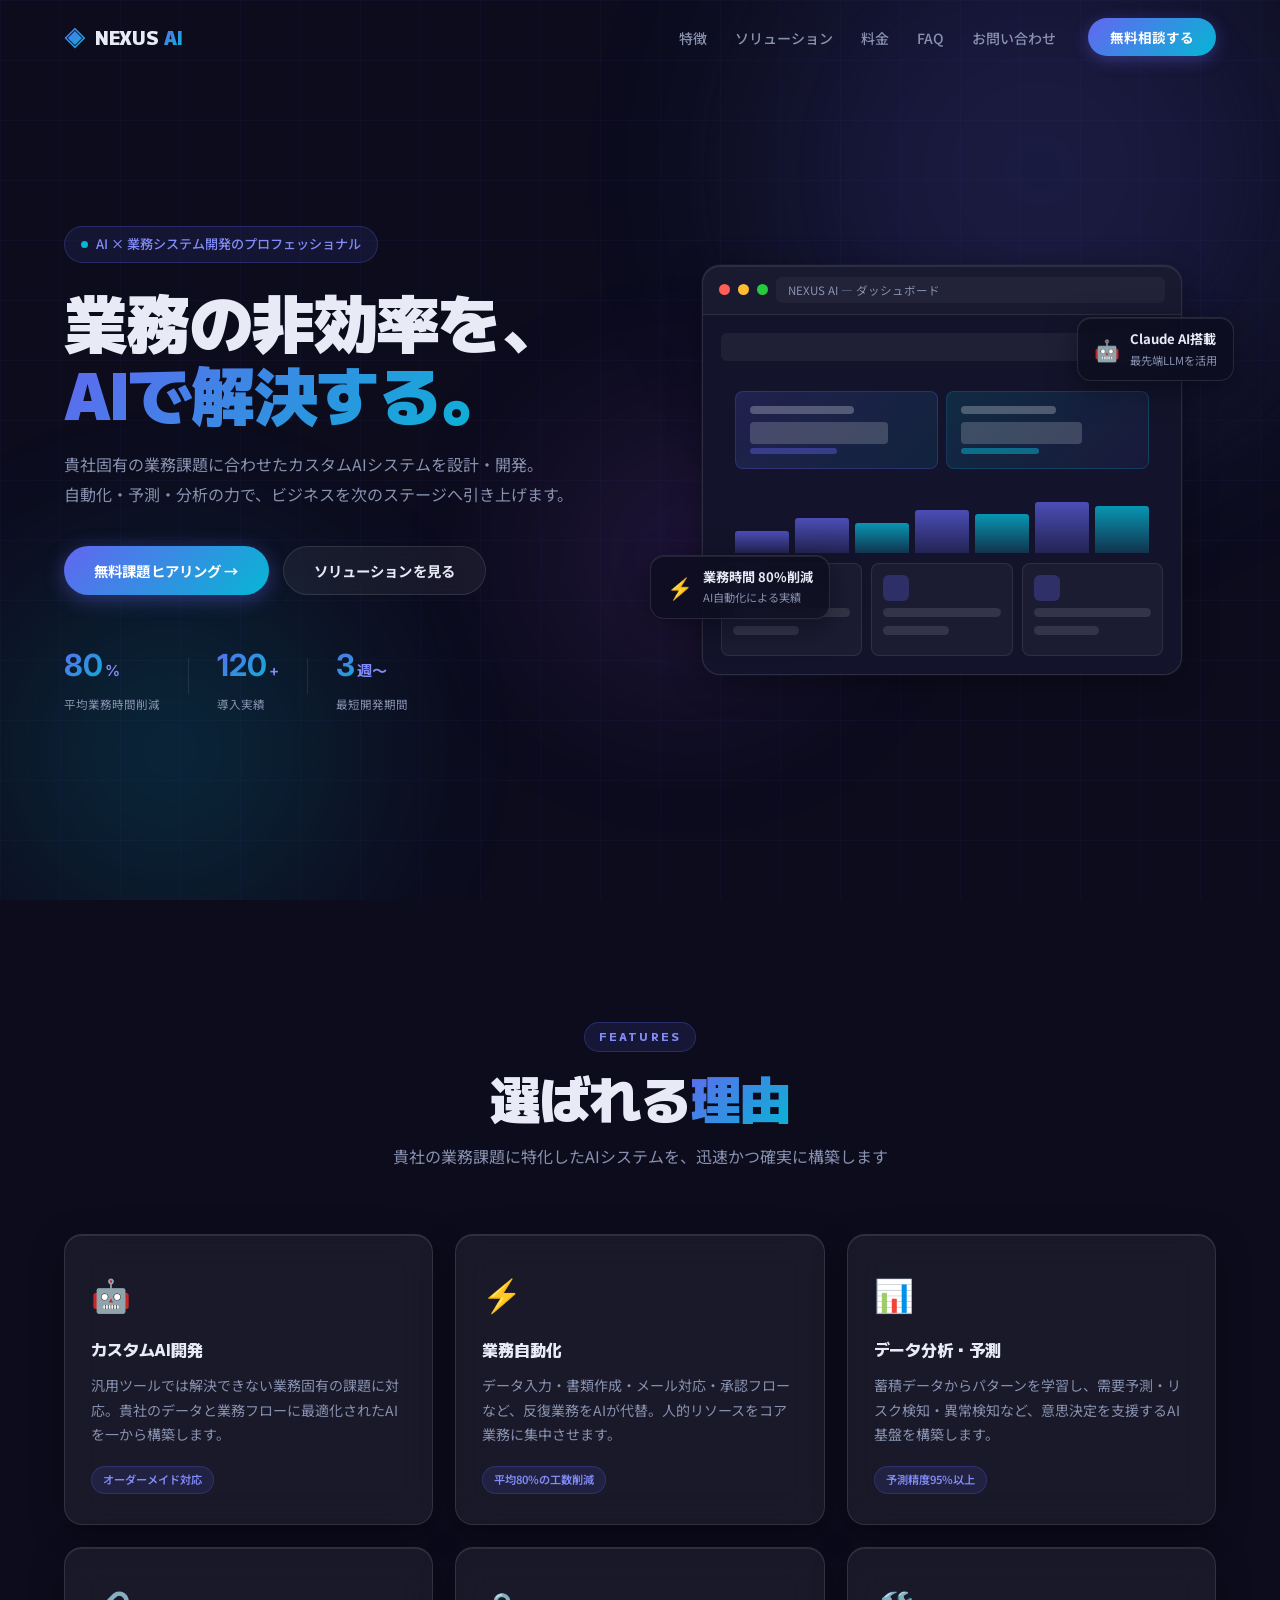
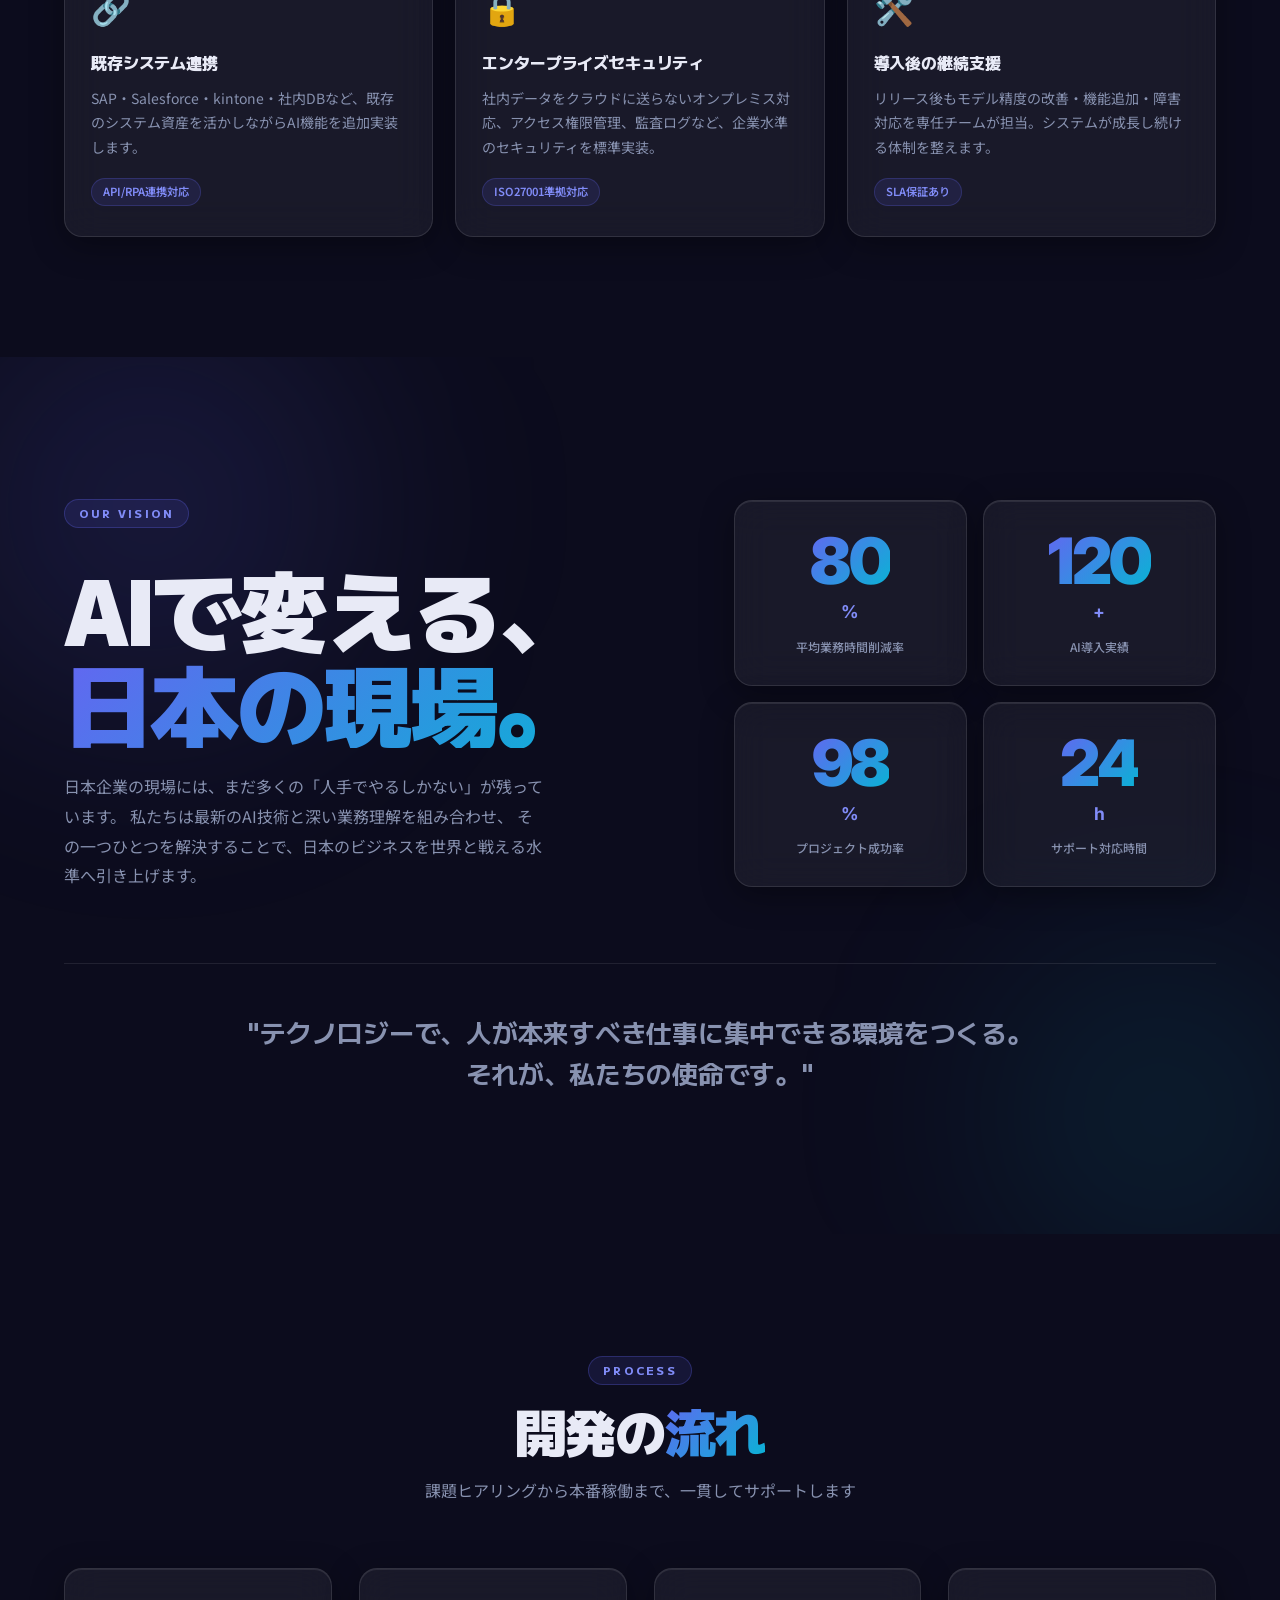
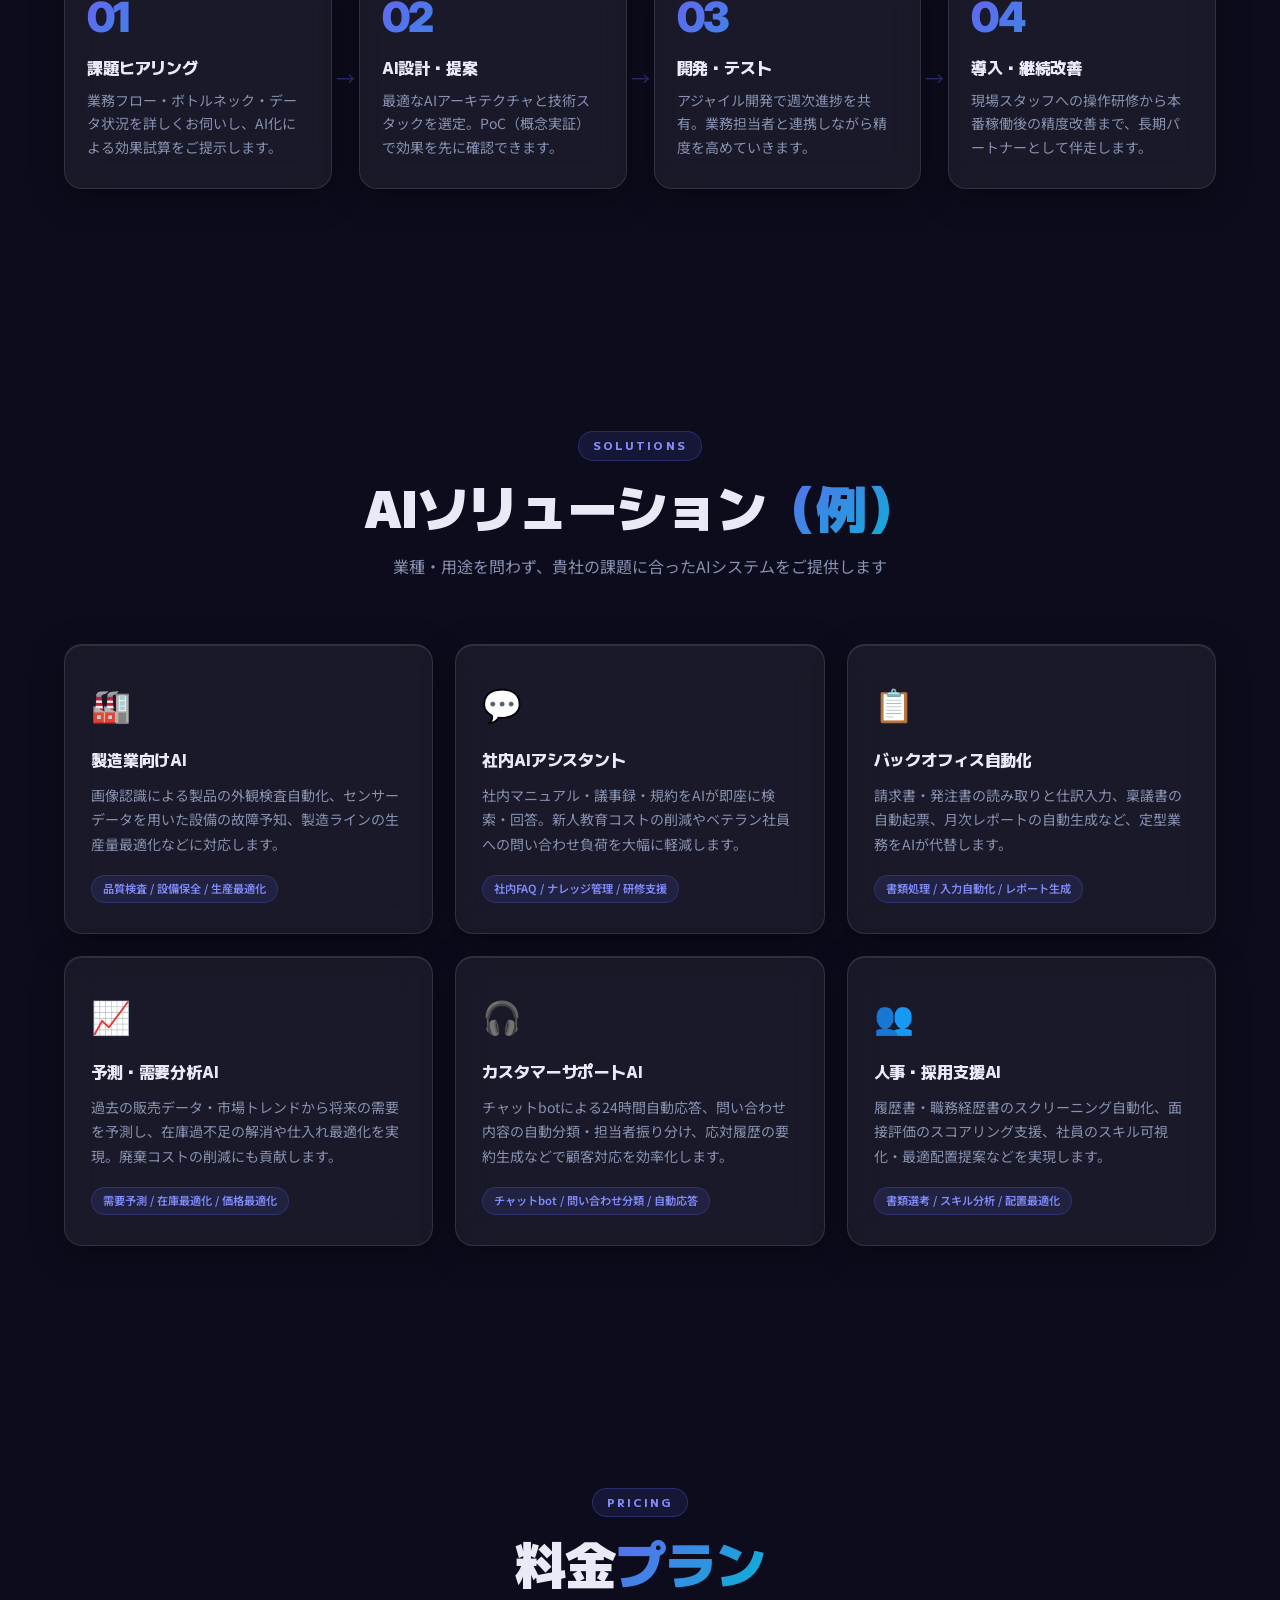
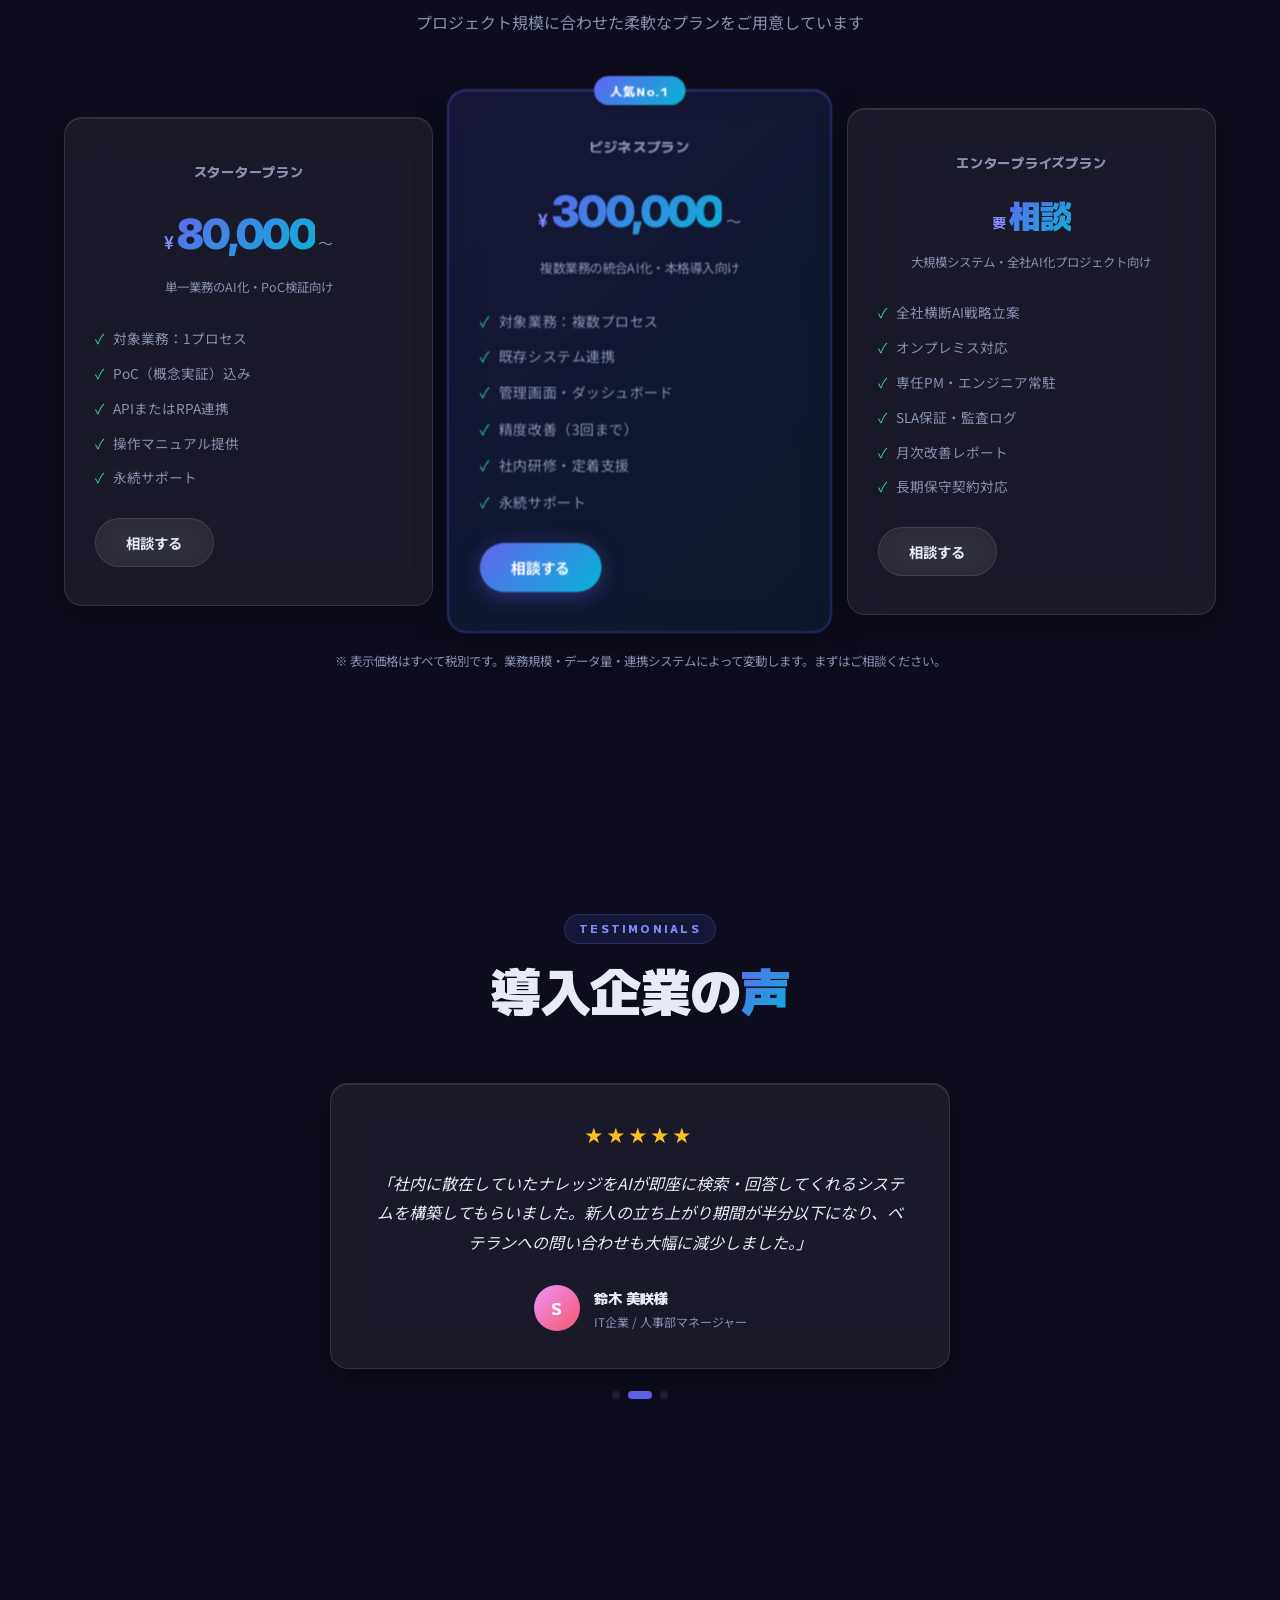
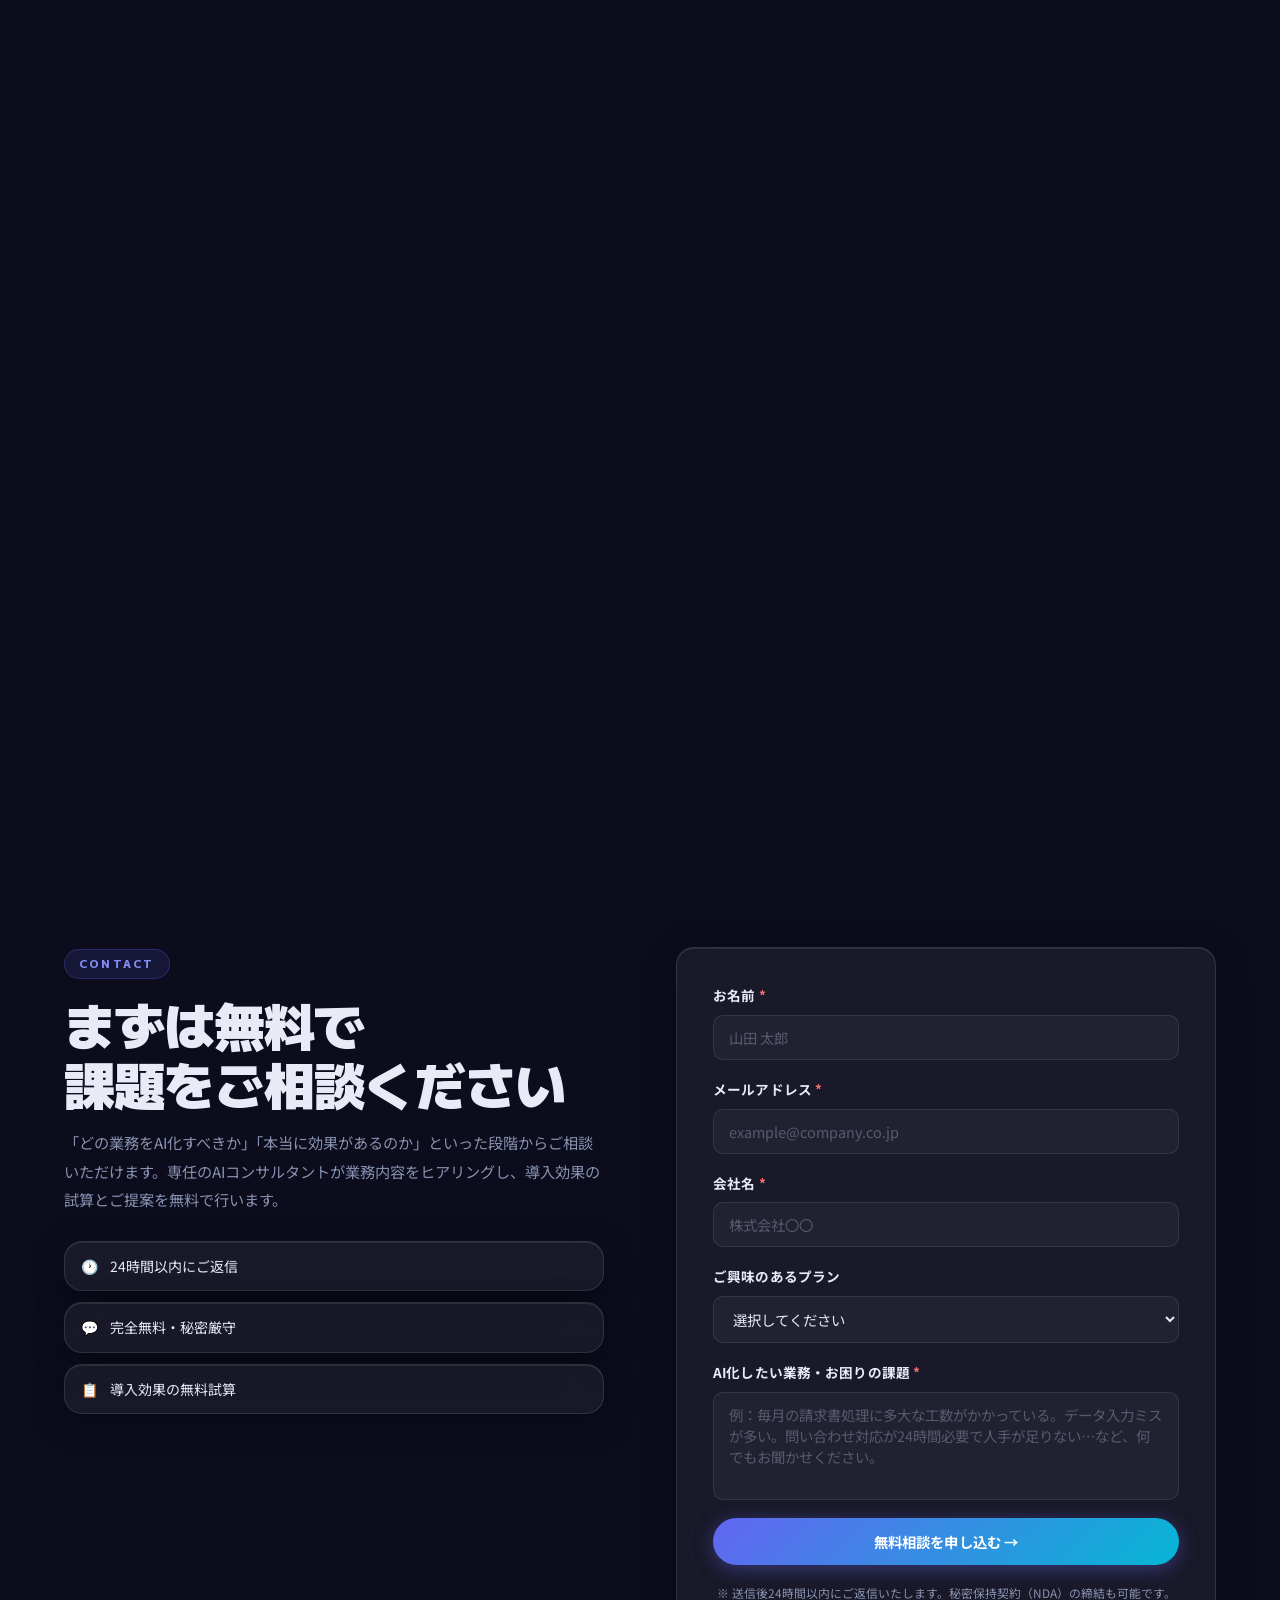
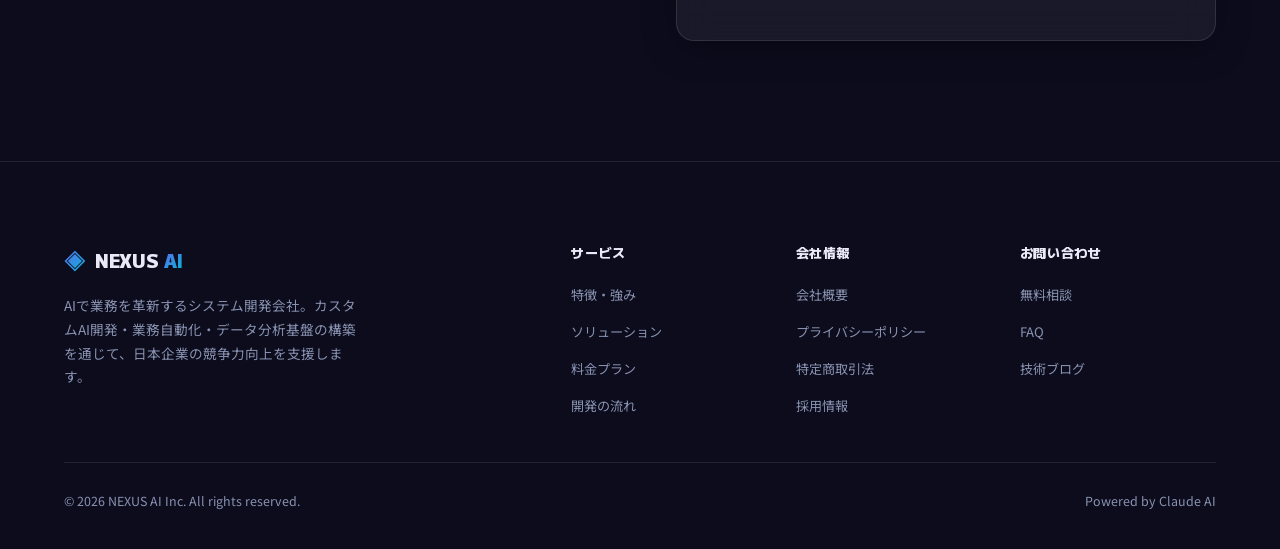
==== index.html @ 94b0ace6 "initial commit" ====
<!DOCTYPE html>
<html lang="ja">
<head>
  <meta charset="UTF-8" />
  <meta name="viewport" content="width=device-width, initial-scale=1.0" />
  <title>NEXUS AI — AI業務システム開発</title>
  <link rel="stylesheet" href="style.css" />
  <link rel="preconnect" href="https://fonts.googleapis.com" />
  <link rel="preconnect" href="https://fonts.gstatic.com" crossorigin />
  <link href="https://fonts.googleapis.com/css2?family=M+PLUS+1:wght@400;700;800;900&family=Noto+Sans+JP:wght@300;400;500;700;900&family=Inter:wght@400;500;600;700&display=swap" rel="stylesheet" />
</head>
<body>

  <!-- スクロール進捗バー -->
  <div class="scroll-progress" id="scrollProgress"></div>

  <!-- ナビゲーション -->
  <header id="header">
    <nav class="nav">
      <a href="#" class="nav__logo">
        <span class="logo-icon">◈</span>
        <span class="logo-text">NEXUS <em>AI</em></span>
      </a>
      <ul class="nav__links">
        <li><a href="#features"     class="nav-link">特徴</a></li>
        <li><a href="#solutions"    class="nav-link">ソリューション</a></li>
        <li><a href="#pricing"      class="nav-link">料金</a></li>
        <li><a href="#faq"          class="nav-link">FAQ</a></li>
        <li><a href="#contact"      class="nav-link">お問い合わせ</a></li>
      </ul>
      <button class="nav__cta btn-ripple" onclick="scrollToSection('contact')">無料相談する</button>
      <button class="nav__hamburger" id="hamburger" aria-label="メニュー">
        <span></span><span></span><span></span>
      </button>
    </nav>
    <div class="nav__mobile" id="mobileMenu">
      <ul>
        <li><a href="#features">特徴</a></li>
        <li><a href="#solutions">ソリューション</a></li>
        <li><a href="#pricing">料金</a></li>
        <li><a href="#faq">FAQ</a></li>
        <li><a href="#contact">お問い合わせ</a></li>
        <li><a href="#contact" class="mobile-cta">無料相談する</a></li>
      </ul>
    </div>
  </header>

  <!-- ヒーロー -->
  <section class="hero" id="hero">
    <div class="hero__bg">
      <div class="hero__grid"></div>
      <div class="hero__orb hero__orb--1" data-parallax="0.03"></div>
      <div class="hero__orb hero__orb--2" data-parallax="0.05"></div>
      <div class="hero__orb hero__orb--3" data-parallax="0.02"></div>
    </div>

    <div class="hero__content reveal-item">
      <div class="hero__badge">
        <span class="badge-dot"></span>
        AI × 業務システム開発のプロフェッショナル
      </div>
      <h1 class="hero__title">
        業務の非効率を、<br />
        <span class="gradient-text">AIで解決する。</span>
      </h1>
      <p class="hero__desc">
        貴社固有の業務課題に合わせたカスタムAIシステムを設計・開発。<br />
        自動化・予測・分析の力で、ビジネスを次のステージへ引き上げます。
      </p>
      <div class="hero__actions">
        <button class="btn btn--primary btn-ripple" onclick="scrollToSection('contact')">無料課題ヒアリング →</button>
        <button class="btn btn--ghost  btn-ripple" onclick="scrollToSection('solutions')">ソリューションを見る</button>
      </div>
      <div class="hero__stats">
        <div class="stat">
          <div class="stat__top">
            <span class="stat__num" data-target="80">0</span>
            <span class="stat__plus">%</span>
          </div>
          <span class="stat__label">平均業務時間削減</span>
        </div>
        <div class="stat__divider"></div>
        <div class="stat">
          <div class="stat__top">
            <span class="stat__num" data-target="120">0</span>
            <span class="stat__plus">+</span>
          </div>
          <span class="stat__label">導入実績</span>
        </div>
        <div class="stat__divider"></div>
        <div class="stat">
          <div class="stat__top">
            <span class="stat__num" data-target="3">0</span>
            <span class="stat__plus">週〜</span>
          </div>
          <span class="stat__label">最短開発期間</span>
        </div>
      </div>
    </div>

    <div class="hero__visual reveal-item" style="--reveal-delay:0.2s">
      <div class="browser-mockup">
        <div class="browser-bar">
          <span class="dot dot--red"></span>
          <span class="dot dot--yellow"></span>
          <span class="dot dot--green"></span>
          <div class="browser-url">NEXUS AI — ダッシュボード</div>
        </div>
        <div class="browser-content">
          <div class="mockup-nav"></div>
          <!-- AI Dashboard mockup -->
          <div class="mockup-hero" style="display:grid;grid-template-columns:1fr 1fr;gap:8px;padding:14px;background:none">
            <div class="mockup-card" style="padding:14px;background:linear-gradient(135deg,rgba(99,102,241,0.18),rgba(6,182,212,0.1));border:1px solid rgba(99,102,241,0.25)">
              <div style="height:8px;width:60%;background:rgba(255,255,255,0.25);border-radius:4px;margin-bottom:8px"></div>
              <div style="height:22px;width:80%;background:rgba(255,255,255,0.18);border-radius:4px;margin-bottom:4px"></div>
              <div style="height:6px;width:50%;background:rgba(99,102,241,0.4);border-radius:4px"></div>
            </div>
            <div class="mockup-card" style="padding:14px;background:linear-gradient(135deg,rgba(6,182,212,0.15),rgba(99,102,241,0.08));border:1px solid rgba(6,182,212,0.2)">
              <div style="height:8px;width:55%;background:rgba(255,255,255,0.25);border-radius:4px;margin-bottom:8px"></div>
              <div style="height:22px;width:70%;background:rgba(255,255,255,0.18);border-radius:4px;margin-bottom:4px"></div>
              <div style="height:6px;width:45%;background:rgba(6,182,212,0.5);border-radius:4px"></div>
            </div>
          </div>
          <div style="padding:0 14px 10px;display:flex;gap:6px;align-items:flex-end;height:64px">
            <div style="flex:1;background:linear-gradient(180deg,rgba(99,102,241,0.7),rgba(99,102,241,0.2));border-radius:3px 3px 0 0;height:40%"></div>
            <div style="flex:1;background:linear-gradient(180deg,rgba(99,102,241,0.7),rgba(99,102,241,0.2));border-radius:3px 3px 0 0;height:65%"></div>
            <div style="flex:1;background:linear-gradient(180deg,rgba(6,182,212,0.8),rgba(6,182,212,0.2));border-radius:3px 3px 0 0;height:55%"></div>
            <div style="flex:1;background:linear-gradient(180deg,rgba(99,102,241,0.7),rgba(99,102,241,0.2));border-radius:3px 3px 0 0;height:80%"></div>
            <div style="flex:1;background:linear-gradient(180deg,rgba(6,182,212,0.8),rgba(6,182,212,0.2));border-radius:3px 3px 0 0;height:72%"></div>
            <div style="flex:1;background:linear-gradient(180deg,rgba(99,102,241,0.7),rgba(99,102,241,0.2));border-radius:3px 3px 0 0;height:95%"></div>
            <div style="flex:1;background:linear-gradient(180deg,rgba(6,182,212,0.8),rgba(6,182,212,0.2));border-radius:3px 3px 0 0;height:88%"></div>
          </div>
          <div class="mockup-cards">
            <div class="mockup-card"><div class="mockup-icon"></div><div class="mockup-line"></div><div class="mockup-line short"></div></div>
            <div class="mockup-card"><div class="mockup-icon"></div><div class="mockup-line"></div><div class="mockup-line short"></div></div>
            <div class="mockup-card"><div class="mockup-icon"></div><div class="mockup-line"></div><div class="mockup-line short"></div></div>
          </div>
        </div>
      </div>
      <div class="floating-badge floating-badge--speed">
        <span class="fb-icon">⚡</span>
        <div><div class="fb-title">業務時間 80%削減</div><div class="fb-sub">AI自動化による実績</div></div>
      </div>
      <div class="floating-badge floating-badge--ai">
        <span class="fb-icon">🤖</span>
        <div><div class="fb-title">Claude AI搭載</div><div class="fb-sub">最先端LLMを活用</div></div>
      </div>
    </div>
  </section>

  <!-- 特徴 -->
  <section class="features" id="features">
    <div class="container">
      <div class="section-header reveal-item">
        <span class="section-tag">FEATURES</span>
        <h2 class="section-title">選ばれる<em>理由</em></h2>
        <p class="section-desc">貴社の業務課題に特化したAIシステムを、迅速かつ確実に構築します</p>
      </div>
      <div class="features__grid">
        <div class="feature-card glass-card reveal-item" style="--reveal-delay:0s">
          <div class="feature-card__icon">🤖</div>
          <h3>カスタムAI開発</h3>
          <p>汎用ツールでは解決できない業務固有の課題に対応。貴社のデータと業務フローに最適化されたAIを一から構築します。</p>
          <div class="feature-card__tag">オーダーメイド対応</div>
        </div>
        <div class="feature-card glass-card reveal-item" style="--reveal-delay:0.08s">
          <div class="feature-card__icon">⚡</div>
          <h3>業務自動化</h3>
          <p>データ入力・書類作成・メール対応・承認フローなど、反復業務をAIが代替。人的リソースをコア業務に集中させます。</p>
          <div class="feature-card__tag">平均80%の工数削減</div>
        </div>
        <div class="feature-card glass-card reveal-item" style="--reveal-delay:0.16s">
          <div class="feature-card__icon">📊</div>
          <h3>データ分析・予測</h3>
          <p>蓄積データからパターンを学習し、需要予測・リスク検知・異常検知など、意思決定を支援するAI基盤を構築します。</p>
          <div class="feature-card__tag">予測精度95%以上</div>
        </div>
        <div class="feature-card glass-card reveal-item" style="--reveal-delay:0.24s">
          <div class="feature-card__icon">🔗</div>
          <h3>既存システム連携</h3>
          <p>SAP・Salesforce・kintone・社内DBなど、既存のシステム資産を活かしながらAI機能を追加実装します。</p>
          <div class="feature-card__tag">API/RPA連携対応</div>
        </div>
        <div class="feature-card glass-card reveal-item" style="--reveal-delay:0.32s">
          <div class="feature-card__icon">🔒</div>
          <h3>エンタープライズセキュリティ</h3>
          <p>社内データをクラウドに送らないオンプレミス対応、アクセス権限管理、監査ログなど、企業水準のセキュリティを標準実装。</p>
          <div class="feature-card__tag">ISO27001準拠対応</div>
        </div>
        <div class="feature-card glass-card reveal-item" style="--reveal-delay:0.4s">
          <div class="feature-card__icon">🛠️</div>
          <h3>導入後の継続支援</h3>
          <p>リリース後もモデル精度の改善・機能追加・障害対応を専任チームが担当。システムが成長し続ける体制を整えます。</p>
          <div class="feature-card__tag">SLA保証あり</div>
        </div>
      </div>
    </div>
  </section>

  <!-- ビジョン（ボールドタイポグラフィ × グラスモーフィズム） -->
  <section class="vision" id="vision">
    <div class="vision__bg">
      <div class="vision__orb vision__orb--1"></div>
      <div class="vision__orb vision__orb--2"></div>
    </div>
    <div class="container">
      <div class="vision__inner">
        <div class="vision__left reveal-item">
          <span class="section-tag">OUR VISION</span>
          <h2 class="vision__title">
            AIで変える、<br />
            <span class="vision__accent">日本の現場。</span>
          </h2>
          <p class="vision__body">
            日本企業の現場には、まだ多くの「人手でやるしかない」が残っています。
            私たちは最新のAI技術と深い業務理解を組み合わせ、
            その一つひとつを解決することで、日本のビジネスを世界と戦える水準へ引き上げます。
          </p>
        </div>
        <div class="vision__numbers reveal-item" style="--reveal-delay:0.15s">
          <div class="vision-stat glass-card">
            <span class="vision-stat__num counter-num" data-target="80">0</span>
            <span class="vision-stat__unit">%</span>
            <span class="vision-stat__label">平均業務時間削減率</span>
          </div>
          <div class="vision-stat glass-card">
            <span class="vision-stat__num counter-num" data-target="120">0</span>
            <span class="vision-stat__unit">+</span>
            <span class="vision-stat__label">AI導入実績</span>
          </div>
          <div class="vision-stat glass-card">
            <span class="vision-stat__num counter-num" data-target="98">0</span>
            <span class="vision-stat__unit">%</span>
            <span class="vision-stat__label">プロジェクト成功率</span>
          </div>
          <div class="vision-stat glass-card">
            <span class="vision-stat__num counter-num" data-target="24">0</span>
            <span class="vision-stat__unit">h</span>
            <span class="vision-stat__label">サポート対応時間</span>
          </div>
        </div>
      </div>
      <div class="vision__quote reveal-item" style="--reveal-delay:0.3s">
        <blockquote class="vision__quote-text">
          "テクノロジーで、人が本来すべき仕事に集中できる環境をつくる。<br class="pc-only" />
          それが、私たちの使命です。"
        </blockquote>
      </div>
    </div>
  </section>

  <!-- 開発プロセス -->
  <section class="process" id="process">
    <div class="container">
      <div class="section-header reveal-item">
        <span class="section-tag">PROCESS</span>
        <h2 class="section-title">開発の<em>流れ</em></h2>
        <p class="section-desc">課題ヒアリングから本番稼働まで、一貫してサポートします</p>
      </div>
      <div class="process__steps">
        <div class="process-step glass-card reveal-item" style="--reveal-delay:0s">
          <div class="process-step__num">01</div>
          <div class="process-step__content">
            <h3>課題ヒアリング</h3>
            <p>業務フロー・ボトルネック・データ状況を詳しくお伺いし、AI化による効果試算をご提示します。</p>
          </div>
        </div>
        <div class="process-connector reveal-item" style="--reveal-delay:0.05s">→</div>
        <div class="process-step glass-card reveal-item" style="--reveal-delay:0.1s">
          <div class="process-step__num">02</div>
          <div class="process-step__content">
            <h3>AI設計・提案</h3>
            <p>最適なAIアーキテクチャと技術スタックを選定。PoC（概念実証）で効果を先に確認できます。</p>
          </div>
        </div>
        <div class="process-connector reveal-item" style="--reveal-delay:0.15s">→</div>
        <div class="process-step glass-card reveal-item" style="--reveal-delay:0.2s">
          <div class="process-step__num">03</div>
          <div class="process-step__content">
            <h3>開発・テスト</h3>
            <p>アジャイル開発で週次進捗を共有。業務担当者と連携しながら精度を高めていきます。</p>
          </div>
        </div>
        <div class="process-connector reveal-item" style="--reveal-delay:0.25s">→</div>
        <div class="process-step glass-card reveal-item" style="--reveal-delay:0.3s">
          <div class="process-step__num">04</div>
          <div class="process-step__content">
            <h3>導入・継続改善</h3>
            <p>現場スタッフへの操作研修から本番稼働後の精度改善まで、長期パートナーとして伴走します。</p>
          </div>
        </div>
      </div>
    </div>
  </section>

  <!-- ソリューション -->
  <section class="features" id="solutions">
    <div class="container">
      <div class="section-header reveal-item">
        <span class="section-tag">SOLUTIONS</span>
        <h2 class="section-title">AIソリューション<em>（例）</em></h2>
        <p class="section-desc">業種・用途を問わず、貴社の課題に合ったAIシステムをご提供します</p>
      </div>
      <div class="features__grid">
        <div class="feature-card glass-card reveal-item" style="--reveal-delay:0s">
          <div class="feature-card__icon">🏭</div>
          <h3>製造業向けAI</h3>
          <p>画像認識による製品の外観検査自動化、センサーデータを用いた設備の故障予知、製造ラインの生産量最適化などに対応します。</p>
          <div class="feature-card__tag">品質検査 / 設備保全 / 生産最適化</div>
        </div>
        <div class="feature-card glass-card reveal-item" style="--reveal-delay:0.08s">
          <div class="feature-card__icon">💬</div>
          <h3>社内AIアシスタント</h3>
          <p>社内マニュアル・議事録・規約をAIが即座に検索・回答。新人教育コストの削減やベテラン社員への問い合わせ負荷を大幅に軽減します。</p>
          <div class="feature-card__tag">社内FAQ / ナレッジ管理 / 研修支援</div>
        </div>
        <div class="feature-card glass-card reveal-item" style="--reveal-delay:0.16s">
          <div class="feature-card__icon">📋</div>
          <h3>バックオフィス自動化</h3>
          <p>請求書・発注書の読み取りと仕訳入力、稟議書の自動起票、月次レポートの自動生成など、定型業務をAIが代替します。</p>
          <div class="feature-card__tag">書類処理 / 入力自動化 / レポート生成</div>
        </div>
        <div class="feature-card glass-card reveal-item" style="--reveal-delay:0.24s">
          <div class="feature-card__icon">📈</div>
          <h3>予測・需要分析AI</h3>
          <p>過去の販売データ・市場トレンドから将来の需要を予測し、在庫過不足の解消や仕入れ最適化を実現。廃棄コストの削減にも貢献します。</p>
          <div class="feature-card__tag">需要予測 / 在庫最適化 / 価格最適化</div>
        </div>
        <div class="feature-card glass-card reveal-item" style="--reveal-delay:0.32s">
          <div class="feature-card__icon">🎧</div>
          <h3>カスタマーサポートAI</h3>
          <p>チャットbotによる24時間自動応答、問い合わせ内容の自動分類・担当者振り分け、応対履歴の要約生成などで顧客対応を効率化します。</p>
          <div class="feature-card__tag">チャットbot / 問い合わせ分類 / 自動応答</div>
        </div>
        <div class="feature-card glass-card reveal-item" style="--reveal-delay:0.4s">
          <div class="feature-card__icon">👥</div>
          <h3>人事・採用支援AI</h3>
          <p>履歴書・職務経歴書のスクリーニング自動化、面接評価のスコアリング支援、社員のスキル可視化・最適配置提案などを実現します。</p>
          <div class="feature-card__tag">書類選考 / スキル分析 / 配置最適化</div>
        </div>
      </div>
    </div>
  </section>

  <!-- 料金 -->
  <section class="pricing" id="pricing">
    <div class="container">
      <div class="section-header reveal-item">
        <span class="section-tag">PRICING</span>
        <h2 class="section-title">料金<em>プラン</em></h2>
        <p class="section-desc">プロジェクト規模に合わせた柔軟なプランをご用意しています</p>
      </div>
      <div class="pricing__grid">
        <div class="pricing-card glass-card reveal-item" style="--reveal-delay:0s">
          <div class="pricing-card__header">
            <span class="plan-name">スタータープラン</span>
            <div class="plan-price">
              <span class="price-from">¥</span>
              <span class="price-num">80,000</span>
              <span class="price-unit">〜</span>
            </div>
            <p class="plan-desc">単一業務のAI化・PoC検証向け</p>
          </div>
          <ul class="plan-features">
            <li><span class="check">✓</span> 対象業務：1プロセス</li>
            <li><span class="check">✓</span> PoC（概念実証）込み</li>
            <li><span class="check">✓</span> APIまたはRPA連携</li>
            <li><span class="check">✓</span> 操作マニュアル提供</li>
            <li><span class="check">✓</span> 永続サポート</li>
          </ul>
          <button class="btn btn--ghost btn-ripple" onclick="scrollToSection('contact')">相談する</button>
        </div>
        <div class="pricing-card pricing-card--featured glass-card reveal-item" style="--reveal-delay:0.1s">
          <div class="pricing-card__badge">人気No.1</div>
          <div class="pricing-card__header">
            <span class="plan-name">ビジネスプラン</span>
            <div class="plan-price">
              <span class="price-from">¥</span>
              <span class="price-num">300,000</span>
              <span class="price-unit">〜</span>
            </div>
            <p class="plan-desc">複数業務の統合AI化・本格導入向け</p>
          </div>
          <ul class="plan-features">
            <li><span class="check">✓</span> 対象業務：複数プロセス</li>
            <li><span class="check">✓</span> 既存システム連携</li>
            <li><span class="check">✓</span> 管理画面・ダッシュボード</li>
            <li><span class="check">✓</span> 精度改善（3回まで）</li>
            <li><span class="check">✓</span> 社内研修・定着支援</li>
            <li><span class="check">✓</span> 永続サポート</li>
          </ul>
          <button class="btn btn--primary btn-ripple" onclick="scrollToSection('contact')">相談する</button>
        </div>
        <div class="pricing-card glass-card reveal-item" style="--reveal-delay:0.2s">
          <div class="pricing-card__header">
            <span class="plan-name">エンタープライズプラン</span>
            <div class="plan-price">
              <span class="price-from" style="font-size:0.9rem">要</span>
              <span class="price-num" style="font-size:2rem">相談</span>
            </div>
            <p class="plan-desc">大規模システム・全社AI化プロジェクト向け</p>
          </div>
          <ul class="plan-features">
            <li><span class="check">✓</span> 全社横断AI戦略立案</li>
            <li><span class="check">✓</span> オンプレミス対応</li>
            <li><span class="check">✓</span> 専任PM・エンジニア常駐</li>
            <li><span class="check">✓</span> SLA保証・監査ログ</li>
            <li><span class="check">✓</span> 月次改善レポート</li>
            <li><span class="check">✓</span> 長期保守契約対応</li>
          </ul>
          <button class="btn btn--ghost btn-ripple" onclick="scrollToSection('contact')">相談する</button>
        </div>
      </div>
      <p class="pricing__note reveal-item">※ 表示価格はすべて税別です。業務規模・データ量・連携システムによって変動します。まずはご相談ください。</p>
    </div>
  </section>

  <!-- お客様の声 -->
  <section class="testimonials" id="testimonials">
    <div class="container">
      <div class="section-header reveal-item">
        <span class="section-tag">TESTIMONIALS</span>
        <h2 class="section-title">導入企業の<em>声</em></h2>
      </div>
      <div class="testimonials__slider reveal-item">
        <div class="testimonial-slide active">
          <div class="testimonial-card glass-card">
            <div class="testimonial-stars">★★★★★</div>
            <p class="testimonial-text">「月次レポートの作成に毎回3日かかっていたのが、AIシステム導入後は30分で完了するようになりました。担当者が分析・提案業務に集中できるようになり、売上改善にも直結しています。」</p>
            <div class="testimonial-author">
              <div class="author-avatar" style="background:linear-gradient(135deg,#667eea,#764ba2)">T</div>
              <div>
                <div class="author-name">田中 誠一様</div>
                <div class="author-role">製造業 / 情報システム部長</div>
              </div>
            </div>
          </div>
        </div>
        <div class="testimonial-slide">
          <div class="testimonial-card glass-card">
            <div class="testimonial-stars">★★★★★</div>
            <p class="testimonial-text">「社内に散在していたナレッジをAIが即座に検索・回答してくれるシステムを構築してもらいました。新人の立ち上がり期間が半分以下になり、ベテランへの問い合わせも大幅に減少しました。」</p>
            <div class="testimonial-author">
              <div class="author-avatar" style="background:linear-gradient(135deg,#f093fb,#f5576c)">S</div>
              <div>
                <div class="author-name">鈴木 美咲様</div>
                <div class="author-role">IT企業 / 人事部マネージャー</div>
              </div>
            </div>
          </div>
        </div>
        <div class="testimonial-slide">
          <div class="testimonial-card glass-card">
            <div class="testimonial-stars">★★★★★</div>
            <p class="testimonial-text">「需要予測AIの導入で、過剰在庫による廃棄コストが前年比60%減少しました。提案から本番稼働まで2ヶ月という速さにも驚きましたが、精度が想定以上に高く本当に助かっています。」</p>
            <div class="testimonial-author">
              <div class="author-avatar" style="background:linear-gradient(135deg,#43e97b,#38f9d7)">W</div>
              <div>
                <div class="author-name">渡辺 健太様</div>
                <div class="author-role">小売業 / SCM責任者</div>
              </div>
            </div>
          </div>
        </div>
      </div>
      <div class="testimonials__dots" id="testimonialDots">
        <button class="tdot active" data-index="0"></button>
        <button class="tdot" data-index="1"></button>
        <button class="tdot" data-index="2"></button>
      </div>
    </div>
  </section>

  <!-- FAQ -->
  <section class="faq" id="faq">
    <div class="container">
      <div class="section-header reveal-item">
        <span class="section-tag">FAQ</span>
        <h2 class="section-title">よくある<em>質問</em></h2>
        <p class="section-desc">AI業務システム導入に関するご不明点にお答えします</p>
      </div>
      <div class="faq__list reveal-item">
        <div class="faq-item glass-card">
          <button class="faq-q" aria-expanded="false">
            <span>どのような業務にAIを導入できますか？</span>
            <span class="faq-icon">+</span>
          </button>
          <div class="faq-a">
            <div class="faq-a__inner">
              データ入力・書類作成・問い合わせ対応・在庫管理・品質検査・採用スクリーニングなど、繰り返し発生するルール性の高い業務が最も効果的です。まずは無料ヒアリングで、貴社業務のAI化可能性を診断します。
            </div>
          </div>
        </div>
        <div class="faq-item glass-card">
          <button class="faq-q" aria-expanded="false">
            <span>AIの開発・導入にはどのくらいの期間がかかりますか？</span>
            <span class="faq-icon">+</span>
          </button>
          <div class="faq-a">
            <div class="faq-a__inner">
              業務規模によって異なりますが、単一業務の自動化であれば最短3週間〜1ヶ月でご提供できます。複数業務を統合するビジネスプランは2〜3ヶ月、全社横断のエンタープライズプランは4〜6ヶ月が目安です。PoC（概念実証）から始めることも可能です。
            </div>
          </div>
        </div>
        <div class="faq-item glass-card">
          <button class="faq-q" aria-expanded="false">
            <span>社内データをクラウドに送るのは不安です。セキュリティは大丈夫ですか？</span>
            <span class="faq-icon">+</span>
          </button>
          <div class="faq-a">
            <div class="faq-a__inner">
              社内ネットワーク内で完結するオンプレミス構成にも対応しています。データは外部に送出せず、アクセス権限管理・通信暗号化・操作ログ記録を標準実装します。金融・医療・官公庁向け案件の実績もあり、高いセキュリティ要件にも対応可能です。
            </div>
          </div>
        </div>
        <div class="faq-item glass-card">
          <button class="faq-q" aria-expanded="false">
            <span>現在使っているシステムと連携できますか？</span>
            <span class="faq-icon">+</span>
          </button>
          <div class="faq-a">
            <div class="faq-a__inner">
              SAP・Salesforce・kintone・freee・Microsoft 365・Google Workspace・各種ERPなど、主要なSaaS・業務システムとのAPI連携実績があります。APIが提供されていないレガシーシステムには、RPAを組み合わせた連携手法をご提案します。
            </div>
          </div>
        </div>
        <div class="faq-item glass-card">
          <button class="faq-q" aria-expanded="false">
            <span>AIの予測・判断精度はどのくらいですか？</span>
            <span class="faq-icon">+</span>
          </button>
          <div class="faq-a">
            <div class="faq-a__inner">
              業務内容・データ量・データ品質によって異なりますが、過去実績では分類・判定系タスクで95%以上、需要予測で誤差率10%以内を達成しています。導入前にPoC（概念実証）で実際の貴社データを用いた精度確認をお勧めしています。
            </div>
          </div>
        </div>
        <div class="faq-item glass-card">
          <button class="faq-q" aria-expanded="false">
            <span>IT部門がない中小企業でも導入・運用できますか？</span>
            <span class="faq-icon">+</span>
          </button>
          <div class="faq-a">
            <div class="faq-a__inner">
              はい、対応しています。専門知識不要で使えるUI設計・操作マニュアル・社内研修をセットで提供します。運用後の保守・更新もお任せいただける月額サポートプランもご用意しており、IT部門なしでも安心して運用を続けられます。
            </div>
          </div>
        </div>
      </div>
    </div>
  </section>

  <!-- お問い合わせ -->
  <section class="contact" id="contact">
    <div class="container">
      <div class="contact__inner">
        <div class="contact__info reveal-item">
          <span class="section-tag">CONTACT</span>
          <h2 class="section-title left">まずは無料で<br />課題をご相談ください</h2>
          <p>「どの業務をAI化すべきか」「本当に効果があるのか」といった段階からご相談いただけます。専任のAIコンサルタントが業務内容をヒアリングし、導入効果の試算とご提案を無料で行います。</p>
          <div class="contact__badges">
            <div class="contact-badge glass-card"><span>🕐</span><span>24時間以内にご返信</span></div>
            <div class="contact-badge glass-card"><span>💬</span><span>完全無料・秘密厳守</span></div>
            <div class="contact-badge glass-card"><span>📋</span><span>導入効果の無料試算</span></div>
          </div>
        </div>
        <form class="contact__form glass-card reveal-item" id="contactForm" style="--reveal-delay:0.15s">
          <div class="form-group">
            <label for="name">お名前 <span class="required">*</span></label>
            <input type="text" id="name" placeholder="山田 太郎" required />
          </div>
          <div class="form-group">
            <label for="email">メールアドレス <span class="required">*</span></label>
            <input type="email" id="email" placeholder="example@company.co.jp" required />
          </div>
          <div class="form-group">
            <label for="company">会社名 <span class="required">*</span></label>
            <input type="text" id="company" placeholder="株式会社〇〇" required />
          </div>
          <div class="form-group">
            <label for="plan">ご興味のあるプラン</label>
            <select id="plan">
              <option value="">選択してください</option>
              <option value="starter">スタータープラン（¥80,000〜）</option>
              <option value="business">ビジネスプラン（¥300,000〜）</option>
              <option value="enterprise">エンタープライズプラン（要相談）</option>
              <option value="poc">まずPoC（概念実証）から試したい</option>
              <option value="consult">導入効果の試算だけ聞きたい</option>
            </select>
          </div>
          <div class="form-group">
            <label for="message">AI化したい業務・お困りの課題 <span class="required">*</span></label>
            <textarea id="message" rows="4" placeholder="例：毎月の請求書処理に多大な工数がかかっている。データ入力ミスが多い。問い合わせ対応が24時間必要で人手が足りない…など、何でもお聞かせください。" required></textarea>
          </div>
          <button type="submit" class="btn btn--primary btn-ripple btn--full">無料相談を申し込む →</button>
          <p class="form-note">※ 送信後24時間以内にご返信いたします。秘密保持契約（NDA）の締結も可能です。</p>
        </form>
      </div>
    </div>
  </section>

  <!-- フッター -->
  <footer class="footer">
    <div class="container">
      <div class="footer__top">
        <div class="footer__brand">
          <div class="nav__logo" style="margin-bottom:1rem">
            <span class="logo-icon">◈</span>
            <span class="logo-text">NEXUS <em>AI</em></span>
          </div>
          <p>AIで業務を革新するシステム開発会社。カスタムAI開発・業務自動化・データ分析基盤の構築を通じて、日本企業の競争力向上を支援します。</p>
        </div>
        <div class="footer__links">
          <div class="footer__col">
            <h4>サービス</h4>
            <ul>
              <li><a href="#features">特徴・強み</a></li>
              <li><a href="#solutions">ソリューション</a></li>
              <li><a href="#pricing">料金プラン</a></li>
              <li><a href="#process">開発の流れ</a></li>
            </ul>
          </div>
          <div class="footer__col">
            <h4>会社情報</h4>
            <ul>
              <li><a href="#">会社概要</a></li>
              <li><a href="#">プライバシーポリシー</a></li>
              <li><a href="#">特定商取引法</a></li>
              <li><a href="#">採用情報</a></li>
            </ul>
          </div>
          <div class="footer__col">
            <h4>お問い合わせ</h4>
            <ul>
              <li><a href="#contact">無料相談</a></li>
              <li><a href="#faq">FAQ</a></li>
              <li><a href="#">技術ブログ</a></li>
            </ul>
          </div>
        </div>
      </div>
      <div class="footer__bottom">
        <p>© 2026 NEXUS AI Inc. All rights reserved.</p>
        <p>Powered by Claude AI</p>
      </div>
    </div>
  </footer>

  <button class="scroll-top" id="scrollTop" aria-label="トップへ">↑</button>

  <div class="modal" id="successModal">
    <div class="modal__overlay" id="modalOverlay"></div>
    <div class="modal__content glass-card">
      <div class="modal__icon">✓</div>
      <h3>ご相談を受け付けました！</h3>
      <p>担当のAIコンサルタントより<br />24時間以内にご連絡いたします。</p>
      <button class="btn btn--primary btn-ripple" id="modalClose">閉じる</button>
    </div>
  </div>

  <script src="script.js"></script>
</body>
</html>
---- style.css ----
/* ===================================
   Reset & Base
=================================== */
*, *::before, *::after { box-sizing: border-box; margin: 0; padding: 0; }
html { scroll-behavior: smooth; }
ul { list-style: none; }
img { max-width: 100%; }

:root {
  --primary:       #6366f1;
  --primary-dark:  #4f46e5;
  --primary-light: #818cf8;
  --accent:        #06b6d4;
  --dark:          #0c0c1d;
  --dark-2:        #13132b;
  --text:          #e8eaf6;
  --text-muted:    #8892b0;
  --border:        rgba(255,255,255,0.09);
  --gradient:      linear-gradient(135deg, #6366f1, #06b6d4);

  /* Glass */
  --glass-bg:      rgba(255,255,255,0.055);
  --glass-border:  rgba(255,255,255,0.11);
  --glass-shadow:  0 8px 32px rgba(0,0,0,0.35), inset 0 1px 0 rgba(255,255,255,0.09);
  --glass-blur:    blur(18px);

  --radius:    18px;
  --radius-sm: 10px;
  --transition: 0.3s ease;

  /* Bold Typography */
  --font-body:    'Noto Sans JP', 'Hiragino Kaku Gothic ProN', 'Hiragino Sans', Meiryo, sans-serif;
  --font-display: 'M PLUS 1', 'Noto Sans JP', sans-serif;
  --font-num:     'Inter', 'M PLUS 1', sans-serif;
}

body {
  font-family: var(--font-body);
  background: var(--dark);
  color: var(--text);
  line-height: 1.75;
  overflow-x: hidden;
  -webkit-font-smoothing: antialiased;
}

a { color: inherit; text-decoration: none; transition: color var(--transition); }

/* ===================================
   Scroll Progress Bar
=================================== */
.scroll-progress {
  position: fixed;
  top: 0; left: 0;
  height: 2px;
  width: 0%;
  background: var(--gradient);
  z-index: 10000;
  transition: width 0.08s linear;
  box-shadow: 0 0 8px rgba(99,102,241,0.6);
}

/* ===================================
   Utilities
=================================== */
.container { max-width: 1200px; margin: 0 auto; padding: 0 24px; }

.gradient-text {
  background: var(--gradient);
  -webkit-background-clip: text;
  -webkit-text-fill-color: transparent;
  background-clip: text;
}

.glass-card {
  background: var(--glass-bg);
  border: 1px solid var(--glass-border);
  box-shadow: var(--glass-shadow);
  backdrop-filter: var(--glass-blur);
  border-radius: var(--radius);
  transition: background var(--transition), border-color var(--transition),
              box-shadow var(--transition), transform 0.28s cubic-bezier(0.34, 1.56, 0.64, 1);
}

.glass-card:hover {
  background: rgba(255,255,255,0.08);
  border-color: rgba(99,102,241,0.3);
  box-shadow: 0 12px 40px rgba(0,0,0,0.4), 0 0 0 1px rgba(99,102,241,0.2),
              inset 0 1px 0 rgba(255,255,255,0.12);
  transform: translateY(-4px);
}

/* Section commons */
.section-header { text-align: center; margin-bottom: 64px; }

.section-tag {
  display: inline-block;
  font-family: var(--font-display);
  font-size: 0.7rem;
  font-weight: 800;
  letter-spacing: 0.2em;
  color: var(--primary-light);
  background: rgba(99,102,241,0.12);
  border: 1px solid rgba(99,102,241,0.28);
  padding: 4px 14px;
  border-radius: 100px;
  margin-bottom: 16px;
  text-transform: uppercase;
}

/* ── Bold Typography treatment for section titles ── */
.section-title {
  font-family: var(--font-display);
  font-size: clamp(2rem, 4.5vw, 3.2rem);
  font-weight: 900;
  line-height: 1.15;
  letter-spacing: -0.02em;
  margin-bottom: 16px;
  color: var(--text);
}

.section-title em {
  font-style: normal;
  background: var(--gradient);
  -webkit-background-clip: text;
  -webkit-text-fill-color: transparent;
  background-clip: text;
}

.section-title.left { text-align: left; }
.section-desc { color: var(--text-muted); font-size: 1rem; max-width: 520px; margin: 0 auto; }

/* Scroll reveal */
.reveal-item {
  opacity: 0;
  transform: translateY(28px);
  transition: opacity 0.6s ease, transform 0.6s cubic-bezier(0.25, 0.46, 0.45, 0.94);
  transition-delay: var(--reveal-delay, 0s);
}
.reveal-item.revealed { opacity: 1; transform: translateY(0); }

/* ===================================
   Buttons
=================================== */
.btn {
  position: relative;
  overflow: hidden;
  display: inline-flex;
  align-items: center;
  justify-content: center;
  gap: 8px;
  padding: 13px 30px;
  border-radius: 100px;
  font-family: var(--font-body);
  font-size: 0.9rem;
  font-weight: 700;
  cursor: pointer;
  border: none;
  transition: all 0.25s ease;
  white-space: nowrap;
  letter-spacing: 0.01em;
}

.btn--primary {
  background: var(--gradient);
  color: #fff;
  box-shadow: 0 4px 20px rgba(99,102,241,0.4);
}
.btn--primary:hover {
  transform: translateY(-2px);
  box-shadow: 0 8px 28px rgba(99,102,241,0.55);
}
.btn--primary:active { transform: scale(0.97); }

.btn--ghost {
  background: var(--glass-bg);
  color: var(--text);
  border: 1px solid var(--glass-border);
  backdrop-filter: var(--glass-blur);
}
.btn--ghost:hover {
  background: rgba(255,255,255,0.09);
  border-color: rgba(255,255,255,0.18);
  transform: translateY(-2px);
}
.btn--ghost:active { transform: scale(0.97); }
.btn--full { width: 100%; }

/* Ripple */
.btn-ripple .ripple {
  position: absolute;
  border-radius: 50%;
  background: rgba(255,255,255,0.28);
  transform: scale(0);
  animation: rippleAnim 0.55s linear;
  pointer-events: none;
}
@keyframes rippleAnim {
  to { transform: scale(4); opacity: 0; }
}

/* ===================================
   Header
=================================== */
#header {
  position: fixed; top: 0; left: 0; right: 0;
  z-index: 1000;
  transition: background var(--transition), backdrop-filter var(--transition), border-color var(--transition);
}
#header.scrolled {
  background: rgba(12,12,29,0.82);
  backdrop-filter: blur(20px);
  border-bottom: 1px solid var(--border);
}

.nav {
  max-width: 1200px; margin: 0 auto;
  padding: 18px 24px;
  display: flex; align-items: center; gap: 32px;
}

.nav__logo {
  display: flex; align-items: center; gap: 10px;
  font-family: var(--font-display);
  font-size: 1.15rem; font-weight: 900;
  flex-shrink: 0; letter-spacing: -0.01em;
}
.logo-icon {
  background: var(--gradient);
  -webkit-background-clip: text; -webkit-text-fill-color: transparent; background-clip: text;
  font-size: 1.3rem;
}
.logo-text em {
  font-style: normal;
  background: var(--gradient);
  -webkit-background-clip: text; -webkit-text-fill-color: transparent; background-clip: text;
}

.nav__links { display: flex; gap: 28px; margin-left: auto; }

.nav-link {
  font-size: 0.875rem;
  font-weight: 500;
  color: var(--text-muted);
  position: relative;
  padding-bottom: 2px;
  transition: color var(--transition);
}
.nav-link::after {
  content: '';
  position: absolute; bottom: 0; left: 0;
  width: 0; height: 1.5px;
  background: var(--gradient);
  transition: width 0.3s ease;
  border-radius: 2px;
}
.nav-link:hover { color: var(--text); }
.nav-link:hover::after,
.nav-link.active::after { width: 100%; }
.nav-link.active { color: var(--text); }

.nav__cta {
  background: var(--gradient);
  color: #fff; border: none;
  padding: 9px 22px; border-radius: 100px;
  font-family: var(--font-body);
  font-size: 0.85rem; font-weight: 700;
  cursor: pointer; flex-shrink: 0;
  transition: all var(--transition);
  position: relative; overflow: hidden;
  box-shadow: 0 4px 16px rgba(99,102,241,0.35);
}
.nav__cta:hover {
  transform: translateY(-1px);
  box-shadow: 0 6px 22px rgba(99,102,241,0.5);
}

.nav__hamburger {
  display: none; flex-direction: column; gap: 5px;
  background: none; border: none; cursor: pointer; padding: 4px;
  margin-left: auto;
}
.nav__hamburger span {
  display: block; width: 24px; height: 2px;
  background: var(--text); border-radius: 2px; transition: all var(--transition);
}
.nav__hamburger.open span:nth-child(1) { transform: translateY(7px) rotate(45deg); }
.nav__hamburger.open span:nth-child(2) { opacity: 0; }
.nav__hamburger.open span:nth-child(3) { transform: translateY(-7px) rotate(-45deg); }

.nav__mobile {
  display: none;
  background: rgba(12,12,29,0.95); backdrop-filter: blur(20px);
  border-top: 1px solid var(--border); padding: 20px 24px;
}
.nav__mobile ul { display: flex; flex-direction: column; gap: 14px; }
.nav__mobile a { display: block; padding: 6px 0; color: var(--text-muted); font-size: 1rem; }
.nav__mobile a:hover { color: var(--text); }
.mobile-cta {
  display: inline-block !important;
  background: var(--gradient); color: #fff !important;
  padding: 10px 24px !important; border-radius: 100px;
  text-align: center; margin-top: 8px;
}

/* ===================================
   Hero
=================================== */
.hero {
  position: relative;
  min-height: 100vh;
  display: flex; align-items: center;
  gap: 56px; padding: 120px 24px 80px;
  max-width: 1200px; margin: 0 auto;
}

.hero__bg {
  position: fixed; inset: 0; z-index: -1; overflow: hidden;
}
.hero__grid {
  position: absolute; inset: 0;
  background-image:
    linear-gradient(rgba(99,102,241,0.045) 1px, transparent 1px),
    linear-gradient(90deg, rgba(99,102,241,0.045) 1px, transparent 1px);
  background-size: 60px 60px;
}
.hero__orb {
  position: absolute; border-radius: 50%;
  filter: blur(90px); opacity: 0.22;
  will-change: transform;
}
.hero__orb--1 {
  width: 640px; height: 640px;
  background: radial-gradient(circle, #6366f1, transparent);
  top: -150px; right: -80px;
  animation: orbFloat 9s ease-in-out infinite;
}
.hero__orb--2 {
  width: 420px; height: 420px;
  background: radial-gradient(circle, #06b6d4, transparent);
  bottom: -60px; left: -40px;
  animation: orbFloat 12s ease-in-out infinite reverse;
}
.hero__orb--3 {
  width: 300px; height: 300px;
  background: radial-gradient(circle, #a855f7, transparent);
  top: 45%; left: 42%;
  animation: orbFloat 15s ease-in-out infinite 1.5s;
}
@keyframes orbFloat {
  0%,100% { transform: translate(0,0) scale(1); }
  33%      { transform: translate(28px,-18px) scale(1.04); }
  66%      { transform: translate(-18px,22px) scale(0.97); }
}

/* ── Hero content (Bold Typography heading) ── */
.hero__content { flex: 1; max-width: 600px; }

.hero__badge {
  display: inline-flex; align-items: center; gap: 8px;
  background: rgba(99,102,241,0.1);
  border: 1px solid rgba(99,102,241,0.28);
  border-radius: 100px; padding: 6px 16px;
  font-size: 0.82rem; font-weight: 500; color: var(--primary-light);
  margin-bottom: 22px;
}
.badge-dot {
  width: 7px; height: 7px; background: var(--accent);
  border-radius: 50%; animation: pulse 2s ease-in-out infinite;
}
@keyframes pulse { 0%,100%{opacity:1;transform:scale(1)} 50%{opacity:0.4;transform:scale(0.75)} }

.hero__title {
  font-family: var(--font-display);
  font-size: clamp(2.4rem, 5.5vw, 4rem);
  font-weight: 900;
  line-height: 1.12;
  letter-spacing: -0.025em;
  margin-bottom: 22px;
  color: var(--text);
}

.hero__desc { color: var(--text-muted); font-size: 1rem; margin-bottom: 36px; line-height: 1.85; }

.hero__actions { display: flex; gap: 14px; flex-wrap: wrap; margin-bottom: 44px; }

.hero__stats { display: flex; gap: 28px; align-items: center; }
.stat { display: flex; flex-direction: column; gap: 2px; }
.stat__top { display: flex; align-items: baseline; gap: 2px; }
.stat__num {
  font-family: var(--font-num);
  font-size: 1.9rem; font-weight: 700;
  background: var(--gradient);
  -webkit-background-clip: text; -webkit-text-fill-color: transparent; background-clip: text;
}
.stat__plus { font-family: var(--font-num); font-size: 0.95rem; font-weight: 600; color: var(--primary-light); }
.stat__label { font-size: 0.72rem; color: var(--text-muted); }
.stat__divider { width: 1px; height: 36px; background: var(--border); }

/* Browser Mockup */
.hero__visual {
  flex: 1; position: relative;
  display: flex; justify-content: center;
}
.browser-mockup {
  width: 100%; max-width: 480px;
  background: var(--dark-2, #13132b);
  border: 1px solid var(--glass-border);
  border-radius: var(--radius);
  overflow: hidden;
  box-shadow: var(--glass-shadow), 0 0 0 1px rgba(255,255,255,0.04);
  animation: floatAnim 7s ease-in-out infinite;
}
@keyframes floatAnim { 0%,100%{transform:translateY(0)} 50%{transform:translateY(-10px)} }
.browser-bar {
  display: flex; align-items: center; gap: 8px;
  padding: 11px 16px;
  background: rgba(255,255,255,0.025); border-bottom: 1px solid var(--border);
}
.dot { width: 11px; height: 11px; border-radius: 50%; }
.dot--red{background:#ff5f57} .dot--yellow{background:#ffbd2e} .dot--green{background:#28c840}
.browser-url {
  flex: 1; background: rgba(255,255,255,0.04);
  border-radius: 6px; padding: 3px 12px;
  font-size: 0.72rem; color: var(--text-muted);
}
.browser-content { padding: 18px; }
.mockup-nav { height: 28px; background: rgba(255,255,255,0.05); border-radius: 6px; margin-bottom: 16px; }
.mockup-hero {
  background: linear-gradient(135deg,rgba(99,102,241,0.14),rgba(6,182,212,0.08));
  border-radius: 8px; padding: 22px; margin-bottom: 16px;
}
.mockup-line {
  height: 9px; background: rgba(255,255,255,0.11);
  border-radius: 100px; margin-bottom: 9px;
}
.mockup-line--title { height: 18px; width: 78%; background: rgba(255,255,255,0.18); }
.mockup-line--sub { width: 88%; }
.mockup-line.short,.mockup-line--sub.short { width: 56%; }
.mockup-btns { display: flex; gap: 9px; margin-top: 14px; }
.mockup-btn { height: 26px; border-radius: 100px; }
.mockup-btn--filled { width: 96px; background: var(--gradient); opacity: 0.75; }
.mockup-btn--outline { width: 76px; border: 1px solid rgba(255,255,255,0.18); }
.mockup-cards { display: grid; grid-template-columns: repeat(3,1fr); gap: 9px; }
.mockup-card {
  background: rgba(255,255,255,0.035);
  border: 1px solid var(--border); border-radius: 8px; padding: 11px;
}
.mockup-icon { width: 26px; height: 26px; border-radius: 6px; background: rgba(99,102,241,0.28); margin-bottom: 7px; }

.floating-badge {
  position: absolute;
  display: flex; align-items: center; gap: 10px;
  background: rgba(13,13,30,0.75);
  border: 1px solid var(--glass-border);
  border-radius: 14px; padding: 10px 16px;
  font-size: 0.78rem;
  box-shadow: var(--glass-shadow);
  backdrop-filter: blur(16px);
}
.floating-badge--speed { bottom: 56px; left: -18px; animation: floatAnim 5.5s ease-in-out infinite 0.8s; }
.floating-badge--ai    { top: 52px;   right: -18px; animation: floatAnim 6.5s ease-in-out infinite 0.3s; }
.fb-icon { font-size: 1.3rem; }
.fb-title { font-weight: 700; font-size: 0.82rem; }
.fb-sub   { color: var(--text-muted); font-size: 0.7rem; }

/* ===================================
   Features
=================================== */
.features { padding: 120px 0; }
.features__grid { display: grid; grid-template-columns: repeat(3,1fr); gap: 22px; }

.feature-card { padding: 30px 26px; }

.feature-card__icon {
  font-size: 2rem; margin-bottom: 14px; display: block;
  transition: transform 0.3s cubic-bezier(0.34,1.56,0.64,1);
}
.feature-card:hover .feature-card__icon { transform: scale(1.18) rotate(-4deg); }

.feature-card h3 {
  font-family: var(--font-display);
  font-size: 1rem; font-weight: 800;
  margin-bottom: 10px; letter-spacing: -0.01em;
}
.feature-card p { color: var(--text-muted); font-size: 0.875rem; line-height: 1.75; margin-bottom: 16px; }
.feature-card__tag {
  display: inline-block; font-size: 0.7rem;
  padding: 3px 11px;
  background: rgba(99,102,241,0.12); border: 1px solid rgba(99,102,241,0.24);
  border-radius: 100px; color: var(--primary-light); font-weight: 600;
  transition: background var(--transition), border-color var(--transition);
}
.feature-card:hover .feature-card__tag {
  background: rgba(99,102,241,0.2); border-color: rgba(99,102,241,0.4);
}

/* ===================================
   Vision  (Bold Typography × Glassmorphism)
=================================== */
.vision {
  position: relative;
  padding: 140px 0;
  overflow: hidden;
}
.vision__bg {
  position: absolute; inset: 0; z-index: 0; overflow: hidden;
}
.vision__orb {
  position: absolute; border-radius: 50%; filter: blur(100px);
}
.vision__orb--1 {
  width: 500px; height: 500px;
  background: radial-gradient(circle, rgba(99,102,241,0.18), transparent);
  top: -100px; left: -100px;
}
.vision__orb--2 {
  width: 400px; height: 400px;
  background: radial-gradient(circle, rgba(6,182,212,0.14), transparent);
  bottom: -80px; right: -80px;
}
.vision .container { position: relative; z-index: 1; }

.vision__inner {
  display: grid;
  grid-template-columns: 1.1fr 0.9fr;
  gap: 80px; align-items: center;
  margin-bottom: 72px;
}

/* ── Vision title: Bold Typography treatment ── */
.vision__title {
  font-family: var(--font-display);
  font-size: clamp(3rem, 7vw, 6rem);
  font-weight: 900;
  line-height: 1.05;
  letter-spacing: -0.04em;
  margin: 16px 0 24px;
  color: var(--text);
}
.vision__accent {
  display: block;
  background: var(--gradient);
  -webkit-background-clip: text; -webkit-text-fill-color: transparent; background-clip: text;
}
.vision__body {
  color: var(--text-muted); font-size: 1rem;
  line-height: 1.85; max-width: 480px;
}

/* Vision stats grid */
.vision__numbers {
  display: grid; grid-template-columns: 1fr 1fr; gap: 16px;
}
.vision-stat {
  padding: 28px 24px; text-align: center;
  display: flex; flex-direction: column; align-items: center; gap: 4px;
}
.vision-stat__num {
  font-family: var(--font-num);
  font-size: clamp(2.8rem, 5vw, 4rem);
  font-weight: 900;
  line-height: 1;
  letter-spacing: -0.04em;
  background: var(--gradient);
  -webkit-background-clip: text; -webkit-text-fill-color: transparent; background-clip: text;
  display: inline-block;
}
.vision-stat__unit {
  font-family: var(--font-num);
  font-size: 1.1rem; font-weight: 700; color: var(--primary-light);
}
.vision-stat__label {
  font-size: 0.75rem; color: var(--text-muted);
  margin-top: 4px; font-weight: 500;
}

/* Vision quote */
.vision__quote {
  border-top: 1px solid var(--border);
  padding-top: 48px; text-align: center;
}
.vision__quote-text {
  font-family: var(--font-display);
  font-size: clamp(1.1rem, 2.5vw, 1.6rem);
  font-weight: 700;
  line-height: 1.6;
  letter-spacing: -0.01em;
  color: var(--text-muted);
  position: relative;
  display: inline-block;
}
.vision__quote-text::before {
  content: '"';
  font-size: 4rem; line-height: 0;
  position: absolute; top: 20px; left: -40px;
  background: var(--gradient);
  -webkit-background-clip: text; -webkit-text-fill-color: transparent; background-clip: text;
  opacity: 0.4; font-family: Georgia, serif;
}

/* ===================================
   Process
=================================== */
.process { padding: 120px 0; }

.process__steps {
  display: flex; align-items: flex-start; gap: 0;
}
.process-step { flex: 1; padding: 28px 22px; }
.process-step__num {
  font-family: var(--font-num);
  font-size: 2.6rem; font-weight: 900;
  background: var(--gradient);
  -webkit-background-clip: text; -webkit-text-fill-color: transparent; background-clip: text;
  line-height: 1; margin-bottom: 14px;
  letter-spacing: -0.04em;
}
.process-step h3 {
  font-family: var(--font-display);
  font-size: 1rem; font-weight: 800; margin-bottom: 8px; letter-spacing: -0.01em;
}
.process-step p { color: var(--text-muted); font-size: 0.875rem; line-height: 1.7; }

.process-connector {
  font-size: 1.2rem; color: rgba(99,102,241,0.4);
  align-self: center; padding: 0 4px; flex-shrink: 0;
}

/* ===================================
   Works
=================================== */
.works { padding: 120px 0; }

.works__filter {
  display: flex; gap: 10px; justify-content: center;
  flex-wrap: wrap; margin-bottom: 44px;
}
.filter-btn {
  padding: 7px 18px; border-radius: 100px;
  border: 1px solid var(--border);
  background: transparent; color: var(--text-muted);
  font-family: var(--font-body);
  font-size: 0.82rem; font-weight: 500;
  cursor: pointer; transition: all var(--transition);
}
.filter-btn:hover,.filter-btn.active {
  background: rgba(99,102,241,0.14);
  border-color: rgba(99,102,241,0.38); color: var(--primary-light);
}

.works__grid { display: grid; grid-template-columns: repeat(3,1fr); gap: 22px; }

.work-card {
  border-radius: var(--radius); overflow: hidden;
  background: var(--glass-bg);
  border: 1px solid var(--glass-border);
  backdrop-filter: var(--glass-blur);
  transition: transform 0.28s cubic-bezier(0.34,1.56,0.64,1),
              box-shadow var(--transition), border-color var(--transition);
}
.work-card:hover {
  transform: translateY(-6px);
  box-shadow: 0 16px 48px rgba(0,0,0,0.45), 0 0 0 1px rgba(99,102,241,0.25);
  border-color: rgba(99,102,241,0.3);
}
.work-card.hidden { display: none; }

.work-card__img {
  height: 175px; position: relative; overflow: hidden;
}
.work-card__overlay {
  position: absolute; inset: 0;
  background: rgba(0,0,0,0.45);
  display: flex; align-items: center; justify-content: center;
  opacity: 0; transition: opacity var(--transition);
}
.work-card__overlay span {
  color: #fff; font-family: var(--font-display);
  font-size: 0.82rem; font-weight: 800; letter-spacing: 0.15em;
  background: rgba(99,102,241,0.75);
  padding: 7px 18px; border-radius: 100px;
}
.work-card:hover .work-card__overlay { opacity: 1; }

.work-card__info { padding: 18px 20px; }
.work-card__info h3 { font-family: var(--font-display); font-size: 0.92rem; font-weight: 800; margin-bottom: 4px; }
.work-card__info > p { color: var(--text-muted); font-size: 0.78rem; margin-bottom: 11px; }
.work-card__tags { display: flex; gap: 6px; flex-wrap: wrap; }
.work-card__tags span {
  font-size: 0.68rem; padding: 3px 9px;
  background: rgba(255,255,255,0.05); border: 1px solid var(--border);
  border-radius: 100px; color: var(--text-muted);
}

/* ===================================
   Pricing
=================================== */
.pricing { padding: 120px 0; }
.pricing__grid { display: grid; grid-template-columns: repeat(3,1fr); gap: 22px; align-items: center; }

.pricing-card { padding: 38px 30px; position: relative; }
.pricing-card--featured {
  background: linear-gradient(135deg, rgba(99,102,241,0.13), rgba(6,182,212,0.07));
  border-color: rgba(99,102,241,0.42);
  box-shadow: 0 0 0 1px rgba(99,102,241,0.22), var(--glass-shadow);
  transform: scale(1.04) !important;
}
.pricing-card--featured:hover { transform: scale(1.04) translateY(-4px) !important; }

.pricing-card__badge {
  position: absolute; top: -14px; left: 50%; transform: translateX(-50%);
  background: var(--gradient); color: #fff;
  font-family: var(--font-display);
  font-size: 0.72rem; font-weight: 800; letter-spacing: 0.05em;
  padding: 4px 16px; border-radius: 100px; white-space: nowrap;
}

.pricing-card__header { text-align: center; margin-bottom: 28px; }
.plan-name {
  font-family: var(--font-display);
  font-size: 0.82rem; font-weight: 800; color: var(--text-muted);
  letter-spacing: 0.06em; text-transform: uppercase;
}
.plan-price {
  display: flex; align-items: baseline; justify-content: center; gap: 3px;
  margin: 14px 0 7px;
}
.price-from { font-family: var(--font-num); font-size: 1.1rem; font-weight: 600; color: var(--primary-light); }
.price-num {
  font-family: var(--font-num);
  font-size: clamp(2rem, 3.5vw, 2.6rem);
  font-weight: 900; letter-spacing: -0.04em;
  background: var(--gradient);
  -webkit-background-clip: text; -webkit-text-fill-color: transparent; background-clip: text;
}
.price-unit { font-family: var(--font-num); font-size: 0.95rem; color: var(--text-muted); }
.plan-desc { font-size: 0.78rem; color: var(--text-muted); }

.plan-features { display: flex; flex-direction: column; gap: 11px; margin-bottom: 28px; }
.plan-features li { font-size: 0.85rem; color: var(--text-muted); display: flex; align-items: center; gap: 9px; }
.check { color: #34d399; font-size: 0.85rem; flex-shrink: 0; }

.pricing__note { text-align: center; color: var(--text-muted); font-size: 0.78rem; margin-top: 28px; }

/* ===================================
   Testimonials
=================================== */
.testimonials { padding: 120px 0; }
.testimonials__slider { position: relative; max-width: 620px; margin: 0 auto; }
.testimonial-slide { display: none; }
.testimonial-slide.active { display: block; animation: fadeSlide 0.4s ease; }
@keyframes fadeSlide { from{opacity:0;transform:translateY(10px)} to{opacity:1;transform:translateY(0)} }

.testimonial-card { padding: 36px 40px; text-align: center; }
.testimonial-stars { color: #fbbf24; font-size: 1.1rem; margin-bottom: 18px; letter-spacing: 4px; }
.testimonial-text {
  font-size: 1rem; line-height: 1.85;
  color: var(--text); margin-bottom: 28px; font-style: italic;
}
.testimonial-author { display: flex; align-items: center; gap: 14px; justify-content: center; }
.author-avatar {
  width: 46px; height: 46px; border-radius: 50%;
  display: flex; align-items: center; justify-content: center;
  font-weight: 800; font-family: var(--font-display); font-size: 1rem; color: #fff; flex-shrink: 0;
}
.author-name { font-family: var(--font-display); font-weight: 800; font-size: 0.9rem; text-align: left; }
.author-role { color: var(--text-muted); font-size: 0.75rem; text-align: left; }

.testimonials__dots { display: flex; justify-content: center; gap: 8px; margin-top: 22px; }
.tdot {
  width: 8px; height: 8px; border-radius: 50%; background: var(--border);
  border: none; cursor: pointer; transition: all var(--transition); padding: 0;
}
.tdot.active { background: var(--primary); width: 24px; border-radius: 100px; }

/* ===================================
   FAQ
=================================== */
.faq { padding: 120px 0; }
.faq__list { max-width: 780px; margin: 0 auto; display: flex; flex-direction: column; gap: 14px; }

.faq-item { overflow: hidden; }
.faq-q {
  width: 100%; display: flex; align-items: center; justify-content: space-between; gap: 16px;
  padding: 20px 24px;
  background: none; border: none; color: var(--text);
  font-family: var(--font-body); font-size: 0.95rem; font-weight: 700;
  cursor: pointer; text-align: left;
  transition: color var(--transition);
}
.faq-q:hover { color: var(--primary-light); }

.faq-icon {
  flex-shrink: 0;
  font-size: 1.2rem; font-weight: 300; color: var(--primary-light);
  width: 22px; height: 22px;
  display: flex; align-items: center; justify-content: center;
  border: 1px solid rgba(99,102,241,0.3); border-radius: 50%;
  transition: transform var(--transition), background var(--transition);
  font-family: var(--font-num);
}
.faq-q[aria-expanded="true"] .faq-icon {
  transform: rotate(45deg);
  background: rgba(99,102,241,0.15);
}

.faq-a {
  max-height: 0; overflow: hidden;
  transition: max-height 0.38s cubic-bezier(0.4,0,0.2,1);
}
.faq-a__inner {
  padding: 0 24px 20px;
  color: var(--text-muted); font-size: 0.9rem; line-height: 1.8;
  border-top: 1px solid var(--border);
  padding-top: 16px;
}

/* ===================================
   Contact
=================================== */
.contact { padding: 120px 0; }
.contact__inner { display: grid; grid-template-columns: 1fr 1fr; gap: 72px; align-items: start; }
.contact__info > p { color: var(--text-muted); line-height: 1.85; margin: 16px 0 28px; font-size: 0.95rem; }
.contact__badges { display: flex; flex-direction: column; gap: 11px; }
.contact-badge {
  display: flex; align-items: center; gap: 12px;
  padding: 12px 16px; font-size: 0.875rem;
  transition: transform var(--transition);
}
.contact-badge:hover { transform: translateX(4px); }

.contact__form { padding: 36px; display: flex; flex-direction: column; gap: 18px; }
.form-group { display: flex; flex-direction: column; gap: 7px; }
.form-group label { font-size: 0.85rem; font-weight: 700; color: var(--text); letter-spacing: 0.01em; }
.required { color: #f87171; }

.form-group input,
.form-group select,
.form-group textarea {
  background: rgba(255,255,255,0.04);
  border: 1px solid var(--border);
  border-radius: var(--radius-sm);
  padding: 11px 15px; color: var(--text);
  font-size: 0.9rem; font-family: var(--font-body);
  outline: none; resize: none;
  transition: border-color 0.25s, background 0.25s, box-shadow 0.25s;
}
.form-group input:focus,
.form-group select:focus,
.form-group textarea:focus {
  border-color: rgba(99,102,241,0.5);
  background: rgba(99,102,241,0.05);
  box-shadow: 0 0 0 3px rgba(99,102,241,0.12);
}
.form-group input::placeholder, .form-group textarea::placeholder { color: rgba(148,163,184,0.45); }
.form-group select option { background: var(--dark-2, #13132b); color: var(--text); }
.form-note { font-size: 0.74rem; color: var(--text-muted); text-align: center; }

/* ===================================
   Footer
=================================== */
.footer { padding: 80px 0 36px; border-top: 1px solid var(--border); }
.footer__top { display: grid; grid-template-columns: 1.4fr 2fr; gap: 56px; margin-bottom: 44px; }
.footer__brand p { color: var(--text-muted); font-size: 0.85rem; line-height: 1.75; max-width: 300px; }
.footer__links { display: grid; grid-template-columns: repeat(3,1fr); gap: 28px; }
.footer__col h4 {
  font-family: var(--font-display);
  font-size: 0.82rem; font-weight: 800; letter-spacing: 0.05em;
  margin-bottom: 14px;
}
.footer__col ul { display: flex; flex-direction: column; gap: 9px; }
.footer__col a { font-size: 0.82rem; color: var(--text-muted); }
.footer__col a:hover { color: var(--primary-light); }
.footer__bottom {
  display: flex; justify-content: space-between; padding-top: 28px;
  border-top: 1px solid var(--border); font-size: 0.78rem; color: var(--text-muted);
}

/* ===================================
   Scroll Top
=================================== */
.scroll-top {
  position: fixed; bottom: 28px; right: 28px;
  width: 42px; height: 42px; border-radius: 50%;
  background: var(--gradient); color: #fff; border: none;
  cursor: pointer; font-size: 0.95rem;
  display: flex; align-items: center; justify-content: center;
  box-shadow: 0 4px 20px rgba(99,102,241,0.4);
  opacity: 0; transform: translateY(14px);
  transition: opacity var(--transition), transform var(--transition), box-shadow var(--transition);
  z-index: 100;
}
.scroll-top.visible { opacity: 1; transform: translateY(0); }
.scroll-top:hover { transform: translateY(-4px); box-shadow: 0 8px 24px rgba(99,102,241,0.55); }

/* ===================================
   Modal
=================================== */
.modal {
  position: fixed; inset: 0; z-index: 2000;
  display: flex; align-items: center; justify-content: center;
  pointer-events: none; opacity: 0; transition: opacity var(--transition);
}
.modal.active { opacity: 1; pointer-events: all; }
.modal__overlay { position: absolute; inset: 0; background: rgba(0,0,0,0.65); backdrop-filter: blur(4px); }
.modal__content {
  position: relative; padding: 44px 38px; text-align: center; max-width: 380px; width: 90%;
  transform: scale(0.92); transition: transform var(--transition);
}
.modal.active .modal__content { transform: scale(1); }
.modal__icon {
  width: 60px; height: 60px; border-radius: 50%;
  background: linear-gradient(135deg,#22c55e,#16a34a);
  color: #fff; font-size: 1.6rem;
  display: flex; align-items: center; justify-content: center;
  margin: 0 auto 20px;
}
.modal__content h3 { font-family: var(--font-display); font-size: 1.2rem; font-weight: 900; margin-bottom: 10px; }
.modal__content p { color: var(--text-muted); font-size: 0.88rem; margin-bottom: 22px; line-height: 1.75; }

/* ===================================
   Responsive
=================================== */
@media (max-width: 1024px) {
  .hero { flex-direction: column; padding-top: 100px; text-align: center; gap: 44px; }
  .hero__content { max-width: 100%; }
  .hero__actions, .hero__stats { justify-content: center; }
  .features__grid { grid-template-columns: repeat(2,1fr); }
  .works__grid { grid-template-columns: repeat(2,1fr); }
  .pricing__grid { grid-template-columns: 1fr; max-width: 440px; margin: 0 auto; }
  .pricing-card--featured { transform: none !important; }
  .pricing-card--featured:hover { transform: translateY(-4px) !important; }
  .contact__inner { grid-template-columns: 1fr; gap: 44px; }
  .vision__inner { grid-template-columns: 1fr; gap: 44px; }
  .vision__title { font-size: clamp(2.8rem, 8vw, 4.5rem); }
  .process__steps { flex-direction: column; gap: 12px; }
  .process-connector { align-self: flex-start; padding: 0 22px; transform: rotate(90deg); }
  .footer__top { grid-template-columns: 1fr; gap: 36px; }
  .pc-only { display: none; }
}

@media (max-width: 768px) {
  .nav__links, .nav__cta { display: none; }
  .nav__hamburger { display: flex; }
  .nav__mobile.open { display: block; }
  .features__grid { grid-template-columns: 1fr; }
  .works__grid { grid-template-columns: 1fr; }
  .footer__links { grid-template-columns: 1fr 1fr; }
  .footer__bottom { flex-direction: column; gap: 6px; text-align: center; }
  .hero__visual { width: 100%; }
  .floating-badge { display: none; }
  .contact__form { padding: 22px; }
  .vision__quote-text::before { display: none; }
  .testimonial-card { padding: 24px 22px; }
}

@media (max-width: 480px) {
  .features, .process, .works, .pricing, .testimonials, .faq, .contact, .vision { padding: 80px 0; }
  .section-header { margin-bottom: 44px; }
  .footer__links { grid-template-columns: 1fr; }
  .vision__numbers { grid-template-columns: 1fr 1fr; }
}
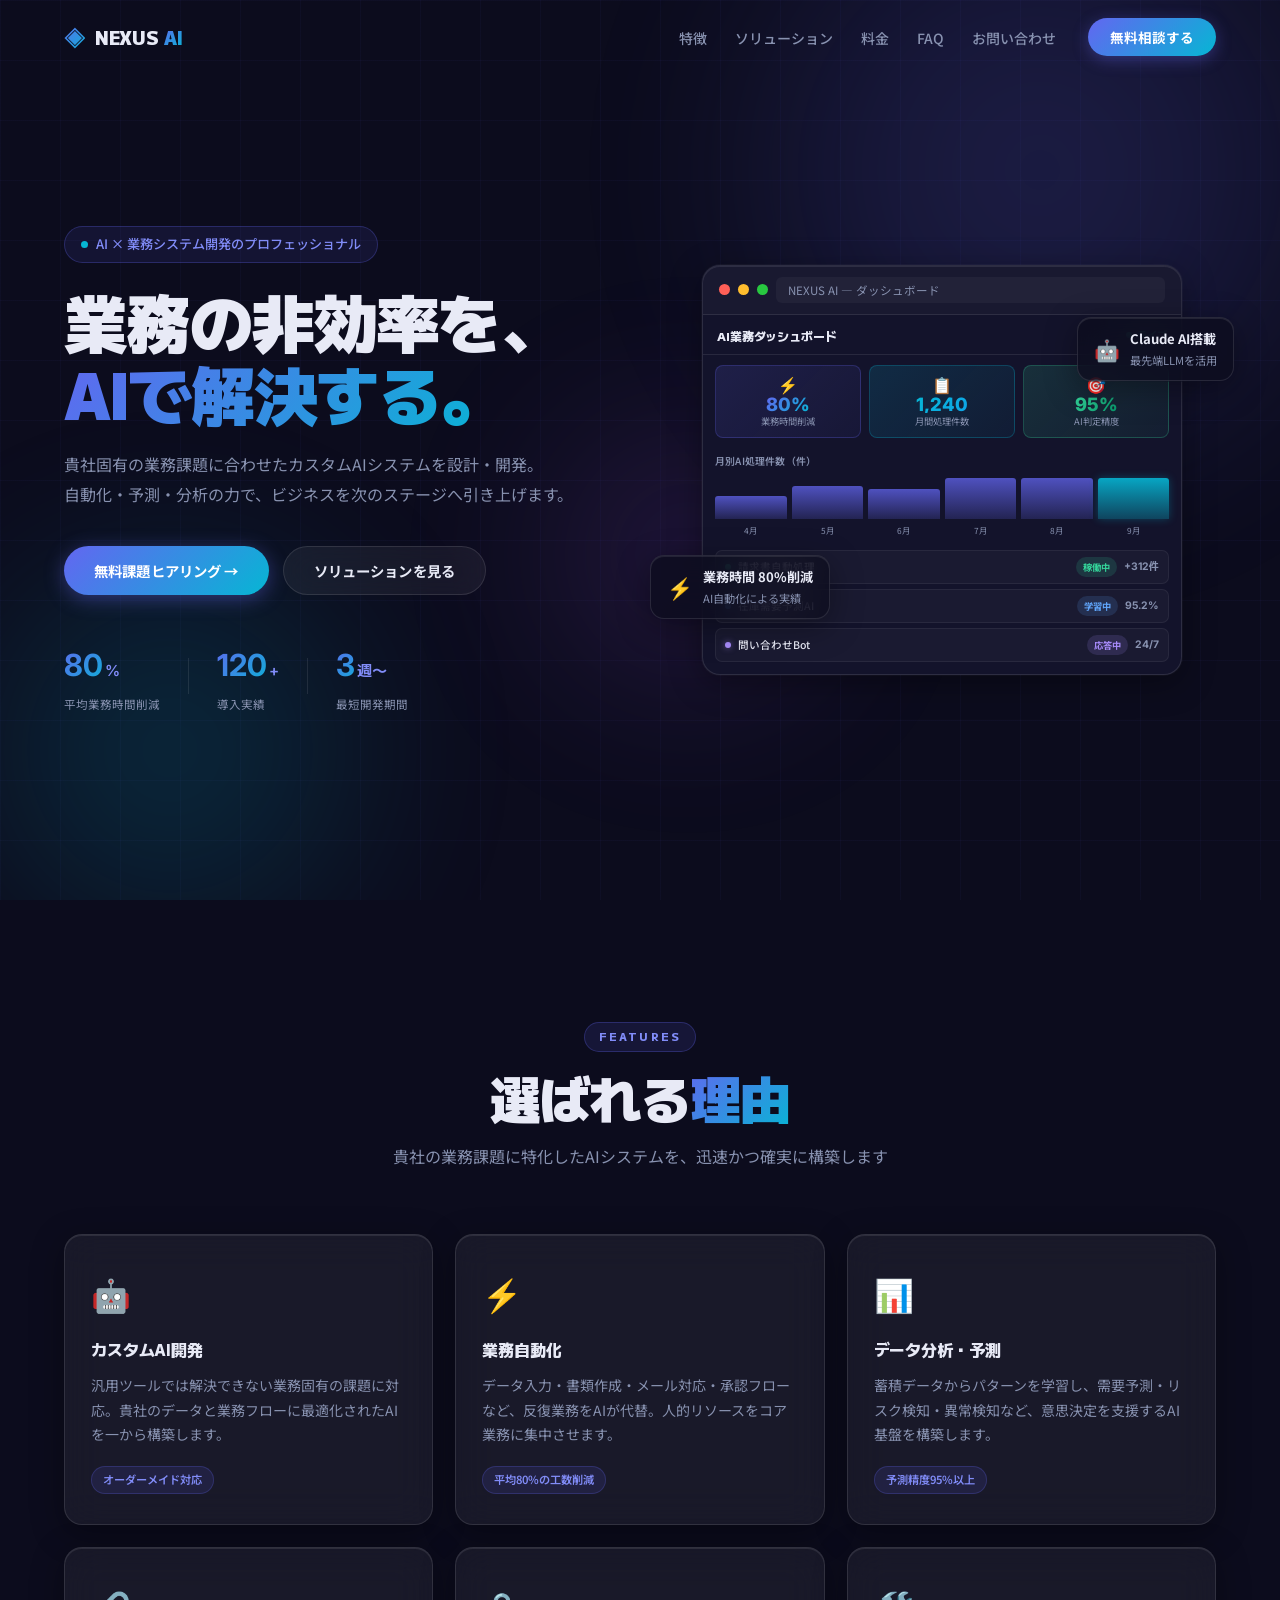
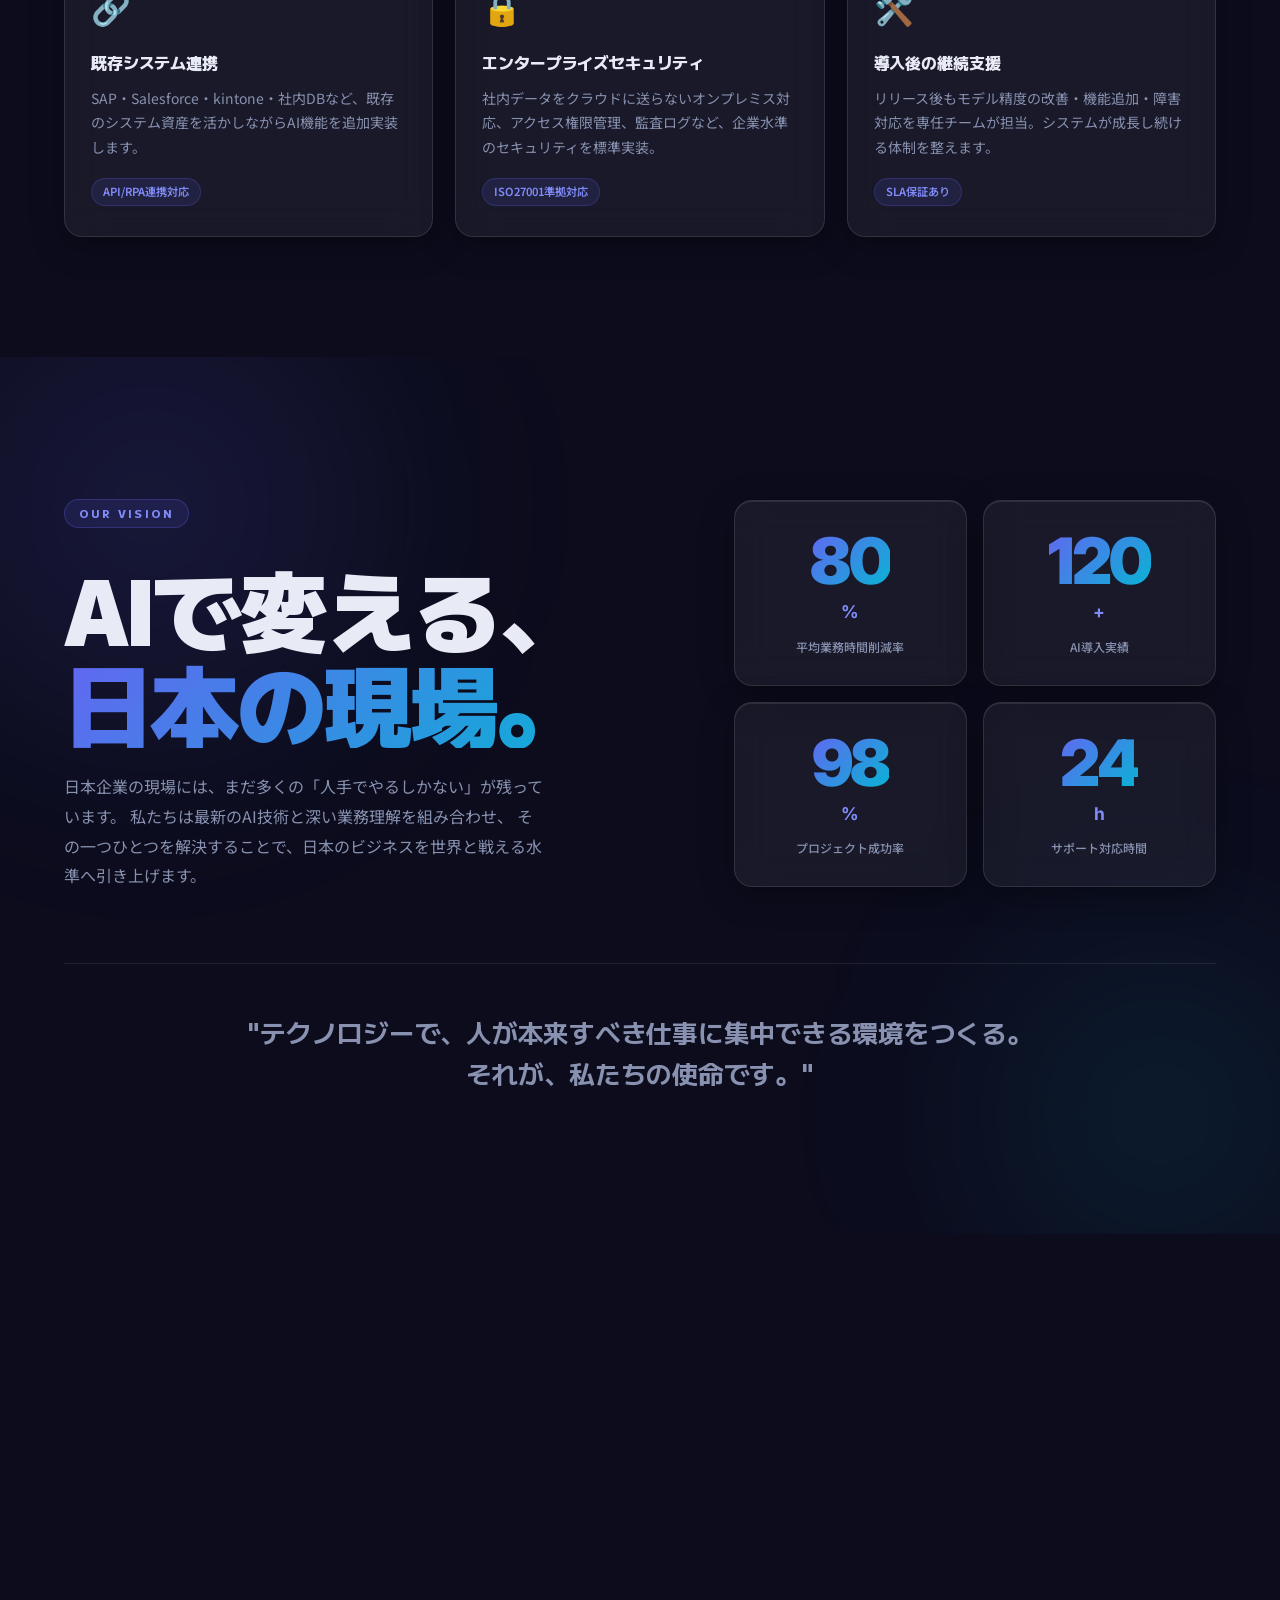
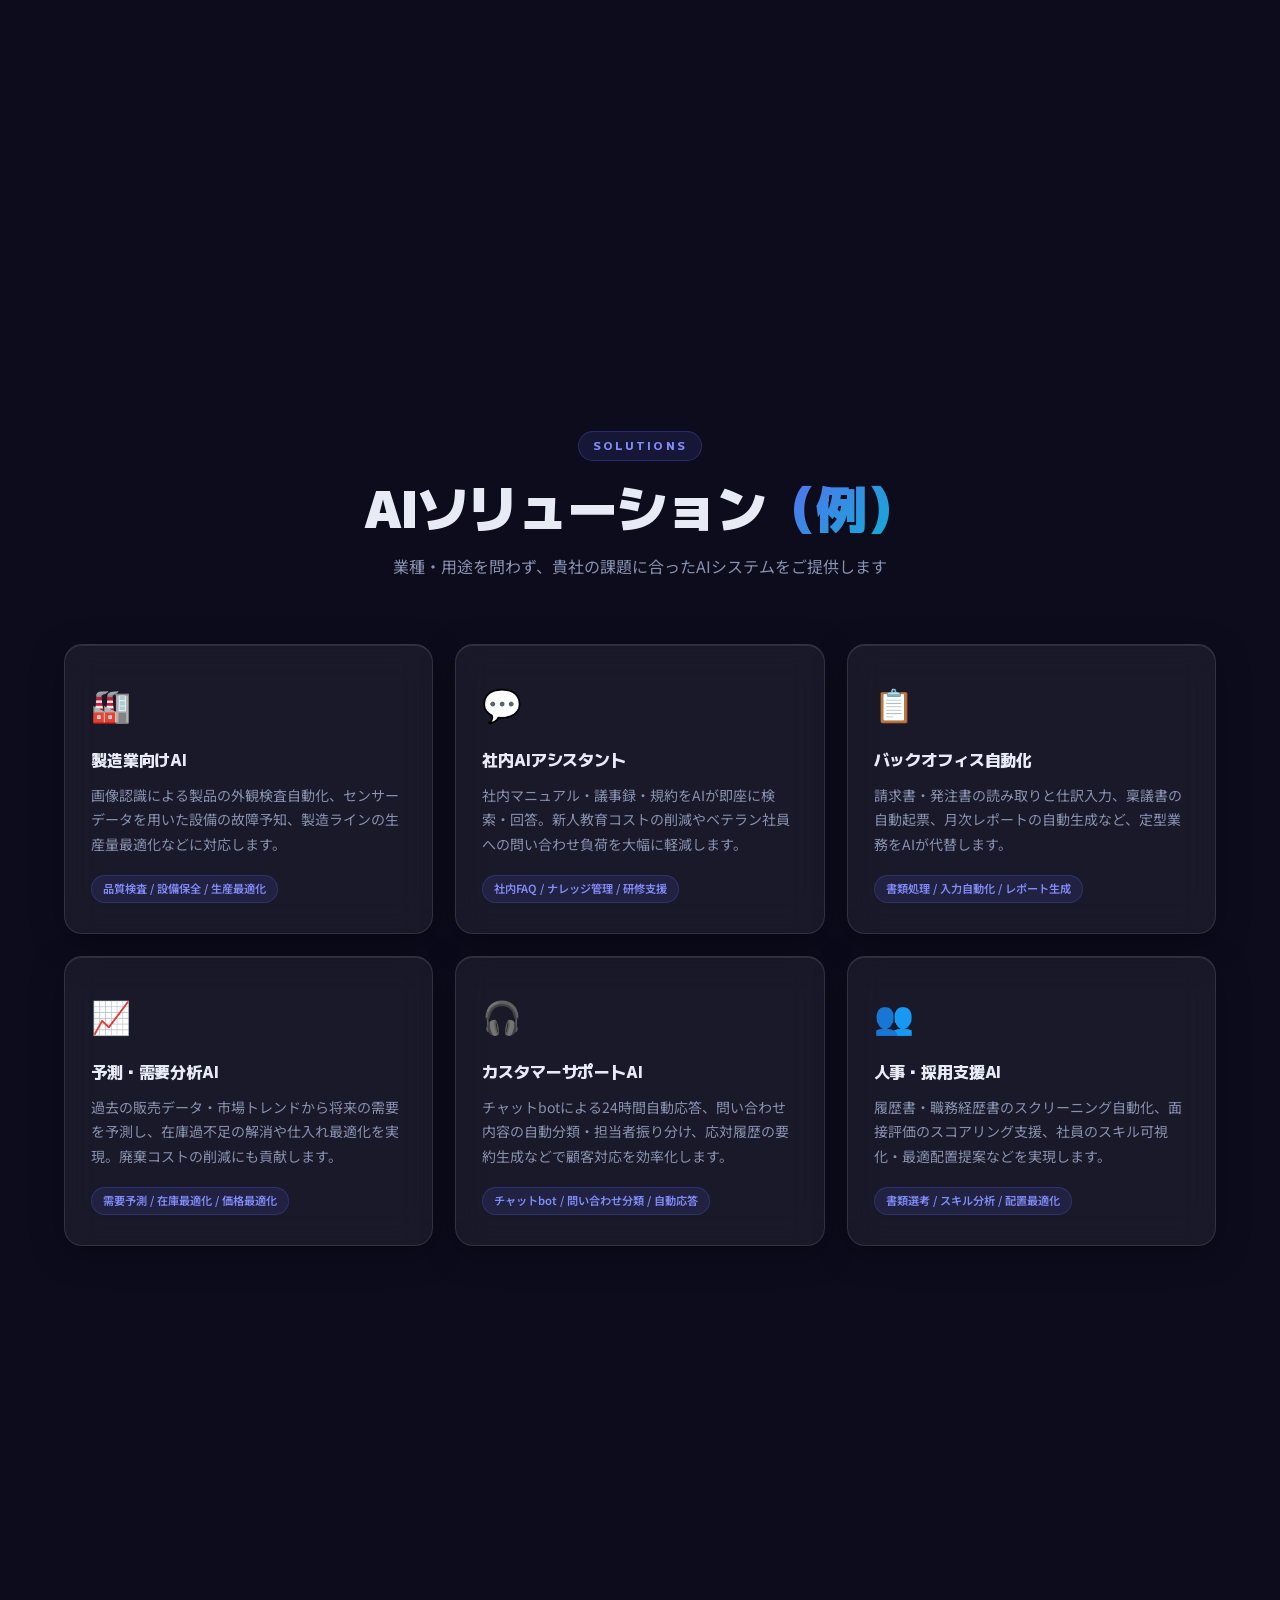
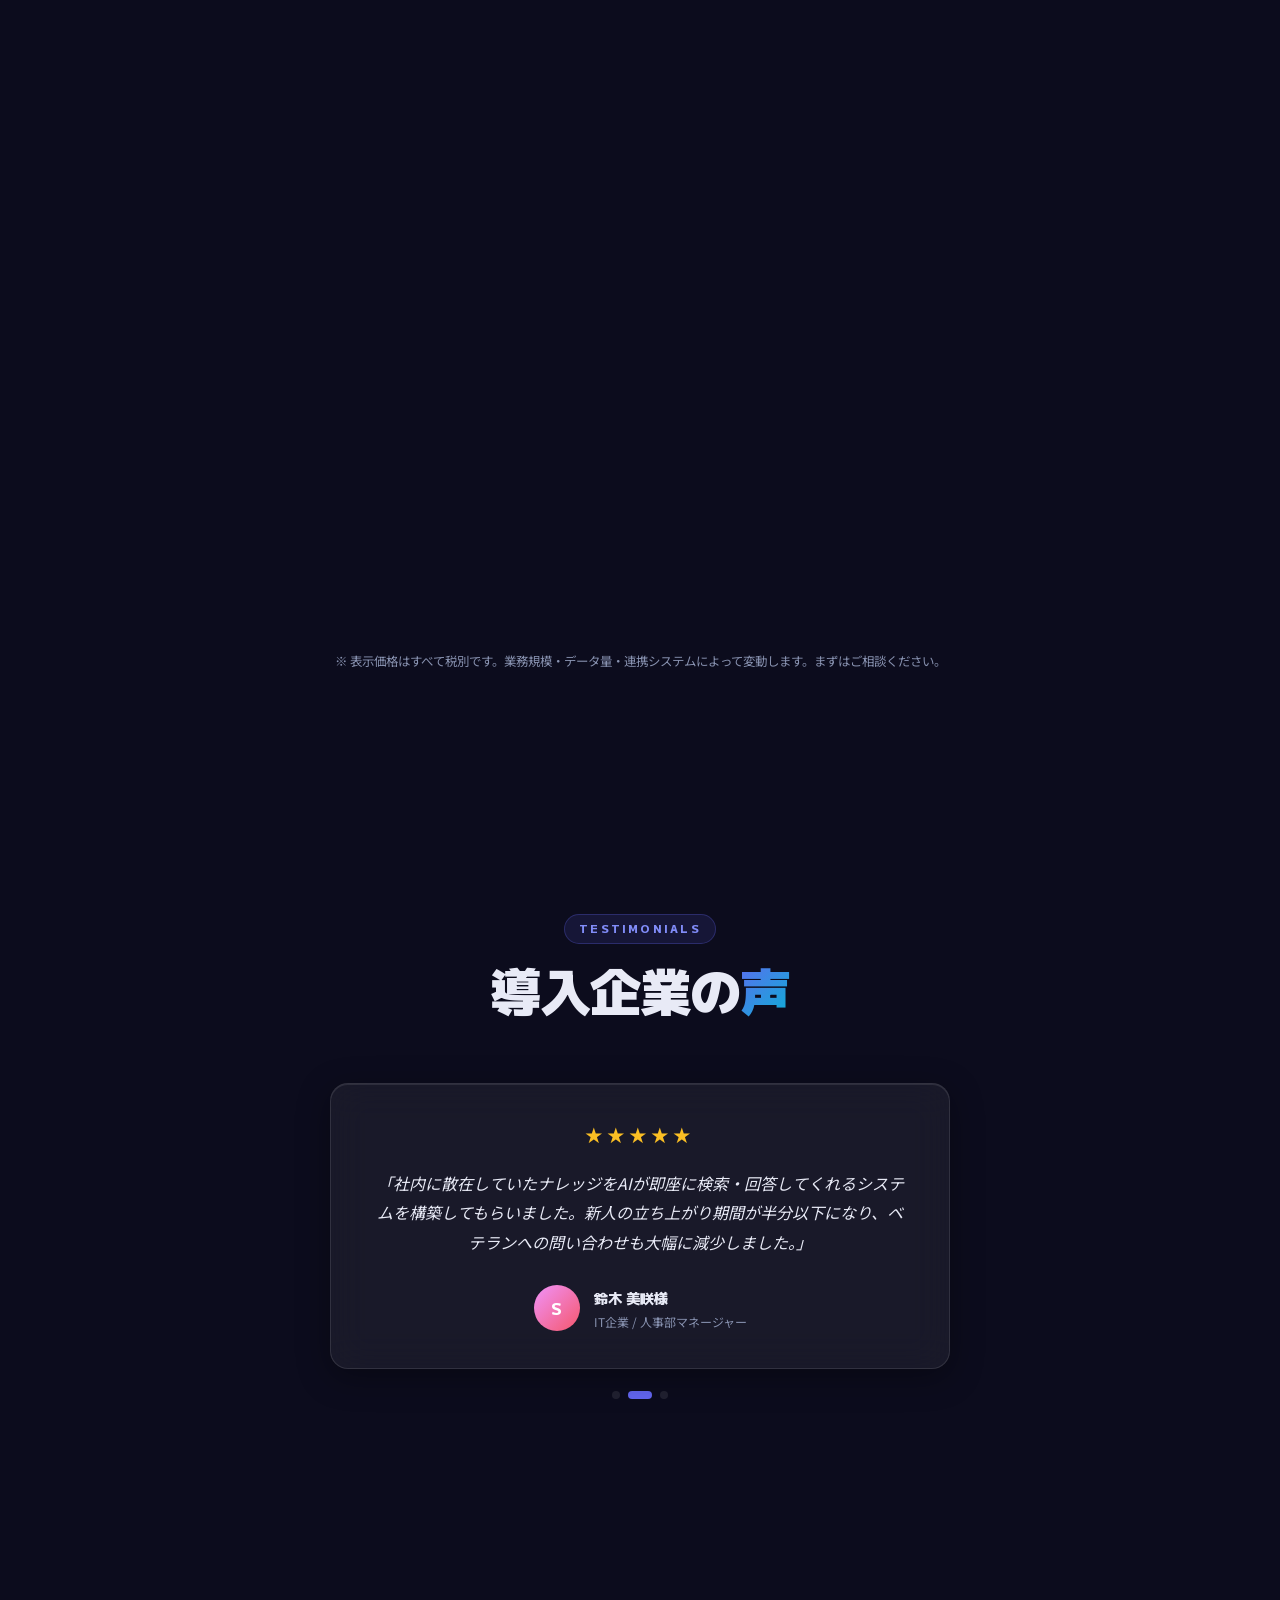
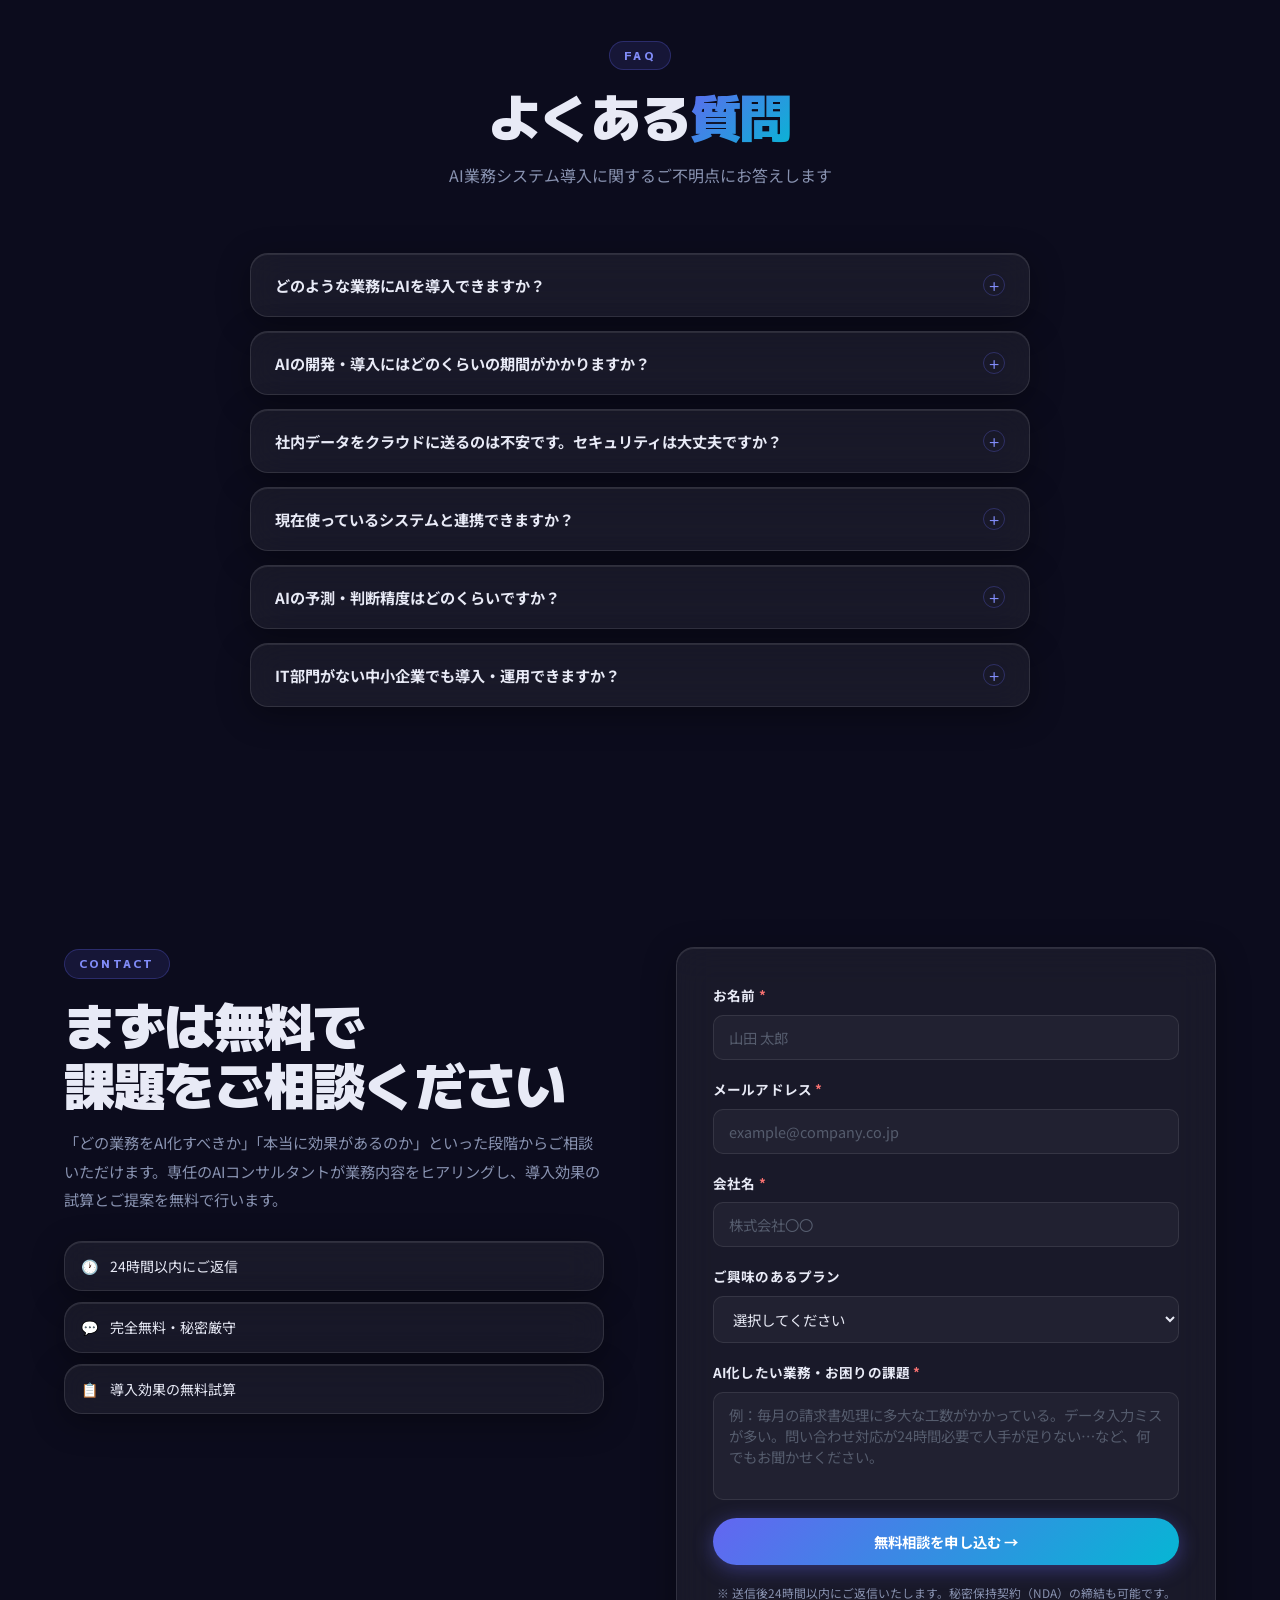
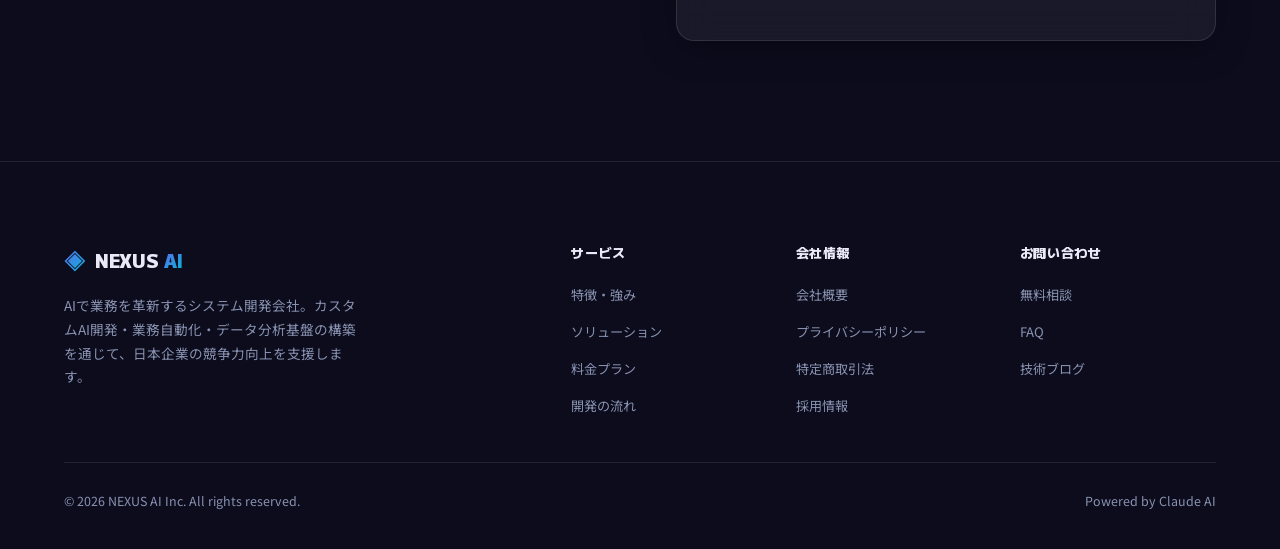
==== commit b32d60d6: "サイトのデザインを微調整" ====
--- a/index.html
+++ b/index.html
@@ -106,34 +106,80 @@
           <span class="dot dot--green"></span>
           <div class="browser-url">NEXUS AI — ダッシュボード</div>
         </div>
-        <div class="browser-content">
-          <div class="mockup-nav"></div>
-          <!-- AI Dashboard mockup -->
-          <div class="mockup-hero" style="display:grid;grid-template-columns:1fr 1fr;gap:8px;padding:14px;background:none">
-            <div class="mockup-card" style="padding:14px;background:linear-gradient(135deg,rgba(99,102,241,0.18),rgba(6,182,212,0.1));border:1px solid rgba(99,102,241,0.25)">
-              <div style="height:8px;width:60%;background:rgba(255,255,255,0.25);border-radius:4px;margin-bottom:8px"></div>
-              <div style="height:22px;width:80%;background:rgba(255,255,255,0.18);border-radius:4px;margin-bottom:4px"></div>
-              <div style="height:6px;width:50%;background:rgba(99,102,241,0.4);border-radius:4px"></div>
-            </div>
-            <div class="mockup-card" style="padding:14px;background:linear-gradient(135deg,rgba(6,182,212,0.15),rgba(99,102,241,0.08));border:1px solid rgba(6,182,212,0.2)">
-              <div style="height:8px;width:55%;background:rgba(255,255,255,0.25);border-radius:4px;margin-bottom:8px"></div>
-              <div style="height:22px;width:70%;background:rgba(255,255,255,0.18);border-radius:4px;margin-bottom:4px"></div>
-              <div style="height:6px;width:45%;background:rgba(6,182,212,0.5);border-radius:4px"></div>
-            </div>
-          </div>
-          <div style="padding:0 14px 10px;display:flex;gap:6px;align-items:flex-end;height:64px">
-            <div style="flex:1;background:linear-gradient(180deg,rgba(99,102,241,0.7),rgba(99,102,241,0.2));border-radius:3px 3px 0 0;height:40%"></div>
-            <div style="flex:1;background:linear-gradient(180deg,rgba(99,102,241,0.7),rgba(99,102,241,0.2));border-radius:3px 3px 0 0;height:65%"></div>
-            <div style="flex:1;background:linear-gradient(180deg,rgba(6,182,212,0.8),rgba(6,182,212,0.2));border-radius:3px 3px 0 0;height:55%"></div>
-            <div style="flex:1;background:linear-gradient(180deg,rgba(99,102,241,0.7),rgba(99,102,241,0.2));border-radius:3px 3px 0 0;height:80%"></div>
-            <div style="flex:1;background:linear-gradient(180deg,rgba(6,182,212,0.8),rgba(6,182,212,0.2));border-radius:3px 3px 0 0;height:72%"></div>
-            <div style="flex:1;background:linear-gradient(180deg,rgba(99,102,241,0.7),rgba(99,102,241,0.2));border-radius:3px 3px 0 0;height:95%"></div>
-            <div style="flex:1;background:linear-gradient(180deg,rgba(6,182,212,0.8),rgba(6,182,212,0.2));border-radius:3px 3px 0 0;height:88%"></div>
-          </div>
-          <div class="mockup-cards">
-            <div class="mockup-card"><div class="mockup-icon"></div><div class="mockup-line"></div><div class="mockup-line short"></div></div>
-            <div class="mockup-card"><div class="mockup-icon"></div><div class="mockup-line"></div><div class="mockup-line short"></div></div>
-            <div class="mockup-card"><div class="mockup-icon"></div><div class="mockup-line"></div><div class="mockup-line short"></div></div>
+        <div class="browser-content dash">
+          <!-- ダッシュボードヘッダー -->
+          <div class="dash__header">
+            <span class="dash__title">AI業務ダッシュボード</span>
+            <span class="dash__live"><span class="dash__live-dot"></span>ライブ</span>
+          </div>
+          <!-- KPIカード -->
+          <div class="dash__kpis">
+            <div class="dash__kpi dash__kpi--purple">
+              <span class="dash__kpi-icon">⚡</span>
+              <span class="dash__kpi-val">80%</span>
+              <span class="dash__kpi-label">業務時間削減</span>
+            </div>
+            <div class="dash__kpi dash__kpi--cyan">
+              <span class="dash__kpi-icon">📋</span>
+              <span class="dash__kpi-val">1,240</span>
+              <span class="dash__kpi-label">月間処理件数</span>
+            </div>
+            <div class="dash__kpi dash__kpi--green">
+              <span class="dash__kpi-icon">🎯</span>
+              <span class="dash__kpi-val">95%</span>
+              <span class="dash__kpi-label">AI判定精度</span>
+            </div>
+          </div>
+          <!-- 棒グラフ -->
+          <div class="dash__chart">
+            <div class="dash__chart-title">月別AI処理件数（件）</div>
+            <div class="dash__bars">
+              <div class="dash__bar-wrap">
+                <div class="dash__bar" style="--h:38%"></div>
+                <span class="dash__bar-label">4月</span>
+              </div>
+              <div class="dash__bar-wrap">
+                <div class="dash__bar" style="--h:55%"></div>
+                <span class="dash__bar-label">5月</span>
+              </div>
+              <div class="dash__bar-wrap">
+                <div class="dash__bar" style="--h:50%"></div>
+                <span class="dash__bar-label">6月</span>
+              </div>
+              <div class="dash__bar-wrap">
+                <div class="dash__bar" style="--h:72%"></div>
+                <span class="dash__bar-label">7月</span>
+              </div>
+              <div class="dash__bar-wrap">
+                <div class="dash__bar" style="--h:68%"></div>
+                <span class="dash__bar-label">8月</span>
+              </div>
+              <div class="dash__bar-wrap">
+                <div class="dash__bar dash__bar--accent" style="--h:95%"></div>
+                <span class="dash__bar-label">9月</span>
+              </div>
+            </div>
+          </div>
+          <!-- AIステータスリスト -->
+          <div class="dash__statuses">
+            <div class="dash__status-item">
+              <span class="dash__dot dash__dot--green"></span>
+              <span class="dash__status-name">請求書自動処理</span>
+              <span class="dash__status-badge dash__status-badge--green">稼働中</span>
+              <span class="dash__status-num">+312件</span>
+            </div>
+            <div class="dash__status-item">
+              <span class="dash__dot dash__dot--blue"></span>
+              <span class="dash__status-name">在庫需要予測AI</span>
+              <span class="dash__status-badge dash__status-badge--blue">学習中</span>
+              <span class="dash__status-num">95.2%</span>
+            </div>
+            <div class="dash__status-item">
+              <span class="dash__dot dash__dot--purple"></span>
+              <span class="dash__status-name">問い合わせBot</span>
+              <span class="dash__status-badge dash__status-badge--purple">応答中</span>
+              <span class="dash__status-num">24/7</span>
+            </div>
           </div>
         </div>
       </div>
--- a/style.css
+++ b/style.css
@@ -960,3 +960,220 @@
   .footer__links { grid-template-columns: 1fr; }
   .vision__numbers { grid-template-columns: 1fr 1fr; }
 }
+
+/* ===================================
+   Dashboard Mockup
+=================================== */
+.browser-content.dash {
+  padding: 0;
+}
+
+/* Header */
+.dash__header {
+  display: flex;
+  align-items: center;
+  justify-content: space-between;
+  padding: 10px 14px 8px;
+  border-bottom: 1px solid var(--border);
+}
+.dash__title {
+  font-family: var(--font-display);
+  font-size: 0.75rem;
+  font-weight: 800;
+  color: var(--text);
+  letter-spacing: -0.01em;
+}
+.dash__live {
+  display: flex;
+  align-items: center;
+  gap: 5px;
+  font-size: 0.65rem;
+  font-weight: 600;
+  color: #34d399;
+}
+.dash__live-dot {
+  width: 6px; height: 6px;
+  border-radius: 50%;
+  background: #34d399;
+  animation: pulse 2s ease-in-out infinite;
+}
+
+/* KPI Cards */
+.dash__kpis {
+  display: grid;
+  grid-template-columns: repeat(3, 1fr);
+  gap: 8px;
+  padding: 10px 12px 6px;
+}
+.dash__kpi {
+  border-radius: 8px;
+  padding: 10px 8px;
+  text-align: center;
+  display: flex;
+  flex-direction: column;
+  align-items: center;
+  gap: 3px;
+  border: 1px solid transparent;
+}
+.dash__kpi--purple {
+  background: linear-gradient(135deg, rgba(99,102,241,0.15), rgba(99,102,241,0.06));
+  border-color: rgba(99,102,241,0.25);
+}
+.dash__kpi--cyan {
+  background: linear-gradient(135deg, rgba(6,182,212,0.15), rgba(6,182,212,0.06));
+  border-color: rgba(6,182,212,0.25);
+}
+.dash__kpi--green {
+  background: linear-gradient(135deg, rgba(52,211,153,0.15), rgba(52,211,153,0.06));
+  border-color: rgba(52,211,153,0.25);
+}
+.dash__kpi-icon { font-size: 1rem; line-height: 1; }
+.dash__kpi-val {
+  font-family: var(--font-num);
+  font-size: 1.15rem;
+  font-weight: 800;
+  line-height: 1;
+  background: var(--gradient);
+  -webkit-background-clip: text;
+  -webkit-text-fill-color: transparent;
+  background-clip: text;
+}
+.dash__kpi--cyan .dash__kpi-val {
+  background: linear-gradient(135deg, #06b6d4, #0ea5e9);
+  -webkit-background-clip: text;
+  -webkit-text-fill-color: transparent;
+  background-clip: text;
+}
+.dash__kpi--green .dash__kpi-val {
+  background: linear-gradient(135deg, #34d399, #059669);
+  -webkit-background-clip: text;
+  -webkit-text-fill-color: transparent;
+  background-clip: text;
+}
+.dash__kpi-label {
+  font-size: 0.58rem;
+  color: var(--text-muted);
+  line-height: 1.2;
+}
+
+/* Bar Chart */
+.dash__chart {
+  padding: 8px 12px 4px;
+}
+.dash__chart-title {
+  font-size: 0.62rem;
+  color: var(--text-muted);
+  font-weight: 600;
+  margin-bottom: 8px;
+  letter-spacing: 0.02em;
+}
+.dash__bars {
+  display: flex;
+  gap: 5px;
+  align-items: flex-end;
+  height: 60px;
+}
+.dash__bar-wrap {
+  flex: 1;
+  display: flex;
+  flex-direction: column;
+  align-items: center;
+  gap: 4px;
+  height: 100%;
+  justify-content: flex-end;
+}
+.dash__bar {
+  width: 100%;
+  height: var(--h);
+  background: linear-gradient(180deg, rgba(99,102,241,0.75), rgba(99,102,241,0.2));
+  border-radius: 3px 3px 0 0;
+  transition: height 0.3s ease;
+  min-height: 4px;
+}
+.dash__bar--accent {
+  background: linear-gradient(180deg, rgba(6,182,212,0.9), rgba(6,182,212,0.3));
+  box-shadow: 0 0 8px rgba(6,182,212,0.3);
+}
+.dash__bar-label {
+  font-size: 0.52rem;
+  color: var(--text-muted);
+  white-space: nowrap;
+}
+
+/* Status List */
+.dash__statuses {
+  display: flex;
+  flex-direction: column;
+  gap: 5px;
+  padding: 8px 12px 12px;
+}
+.dash__status-item {
+  display: flex;
+  align-items: center;
+  gap: 7px;
+  background: rgba(255,255,255,0.03);
+  border: 1px solid rgba(255,255,255,0.06);
+  border-radius: 7px;
+  padding: 6px 9px;
+}
+.dash__dot {
+  width: 6px; height: 6px;
+  border-radius: 50%;
+  flex-shrink: 0;
+  animation: pulse 2s ease-in-out infinite;
+}
+.dash__dot--green  { background: #34d399; box-shadow: 0 0 6px rgba(52,211,153,0.6); }
+.dash__dot--blue   { background: #60a5fa; box-shadow: 0 0 6px rgba(96,165,250,0.6); animation-delay: 0.6s; }
+.dash__dot--purple { background: #a78bfa; box-shadow: 0 0 6px rgba(167,139,250,0.6); animation-delay: 1.2s; }
+.dash__status-name {
+  font-size: 0.66rem;
+  color: var(--text);
+  font-weight: 500;
+  flex: 1;
+  white-space: nowrap;
+  overflow: hidden;
+  text-overflow: ellipsis;
+}
+.dash__status-badge {
+  font-size: 0.58rem;
+  font-weight: 700;
+  padding: 2px 7px;
+  border-radius: 100px;
+  flex-shrink: 0;
+}
+.dash__status-badge--green  { background: rgba(52,211,153,0.15);  color: #34d399; }
+.dash__status-badge--blue   { background: rgba(96,165,250,0.15);  color: #60a5fa; }
+.dash__status-badge--purple { background: rgba(167,139,250,0.15); color: #a78bfa; }
+.dash__status-num {
+  font-family: var(--font-num);
+  font-size: 0.65rem;
+  font-weight: 700;
+  color: var(--text-muted);
+  flex-shrink: 0;
+}
+
+/* Mobile: ダッシュボードを縦スクロール対応でしっかり表示 */
+@media (max-width: 1024px) {
+  .browser-mockup {
+    max-width: 100%;
+  }
+  .dash__kpi-val  { font-size: 1.3rem; }
+  .dash__kpi-label { font-size: 0.65rem; }
+  .dash__kpi-icon { font-size: 1.1rem; }
+  .dash__bar-label { font-size: 0.6rem; }
+  .dash__bars { height: 72px; }
+  .dash__status-name { font-size: 0.72rem; }
+  .dash__status-badge { font-size: 0.65rem; }
+  .dash__status-num { font-size: 0.72rem; }
+  .dash__chart-title { font-size: 0.7rem; }
+  .dash__title { font-size: 0.82rem; }
+}
+
+@media (max-width: 480px) {
+  .dash__kpis { gap: 6px; padding: 8px 10px 4px; }
+  .dash__kpi { padding: 10px 6px; }
+  .dash__kpi-val { font-size: 1.2rem; }
+  .dash__bars { height: 64px; gap: 4px; }
+  .dash__statuses { padding: 6px 10px 10px; gap: 4px; }
+  .dash__status-item { padding: 5px 8px; }
+}
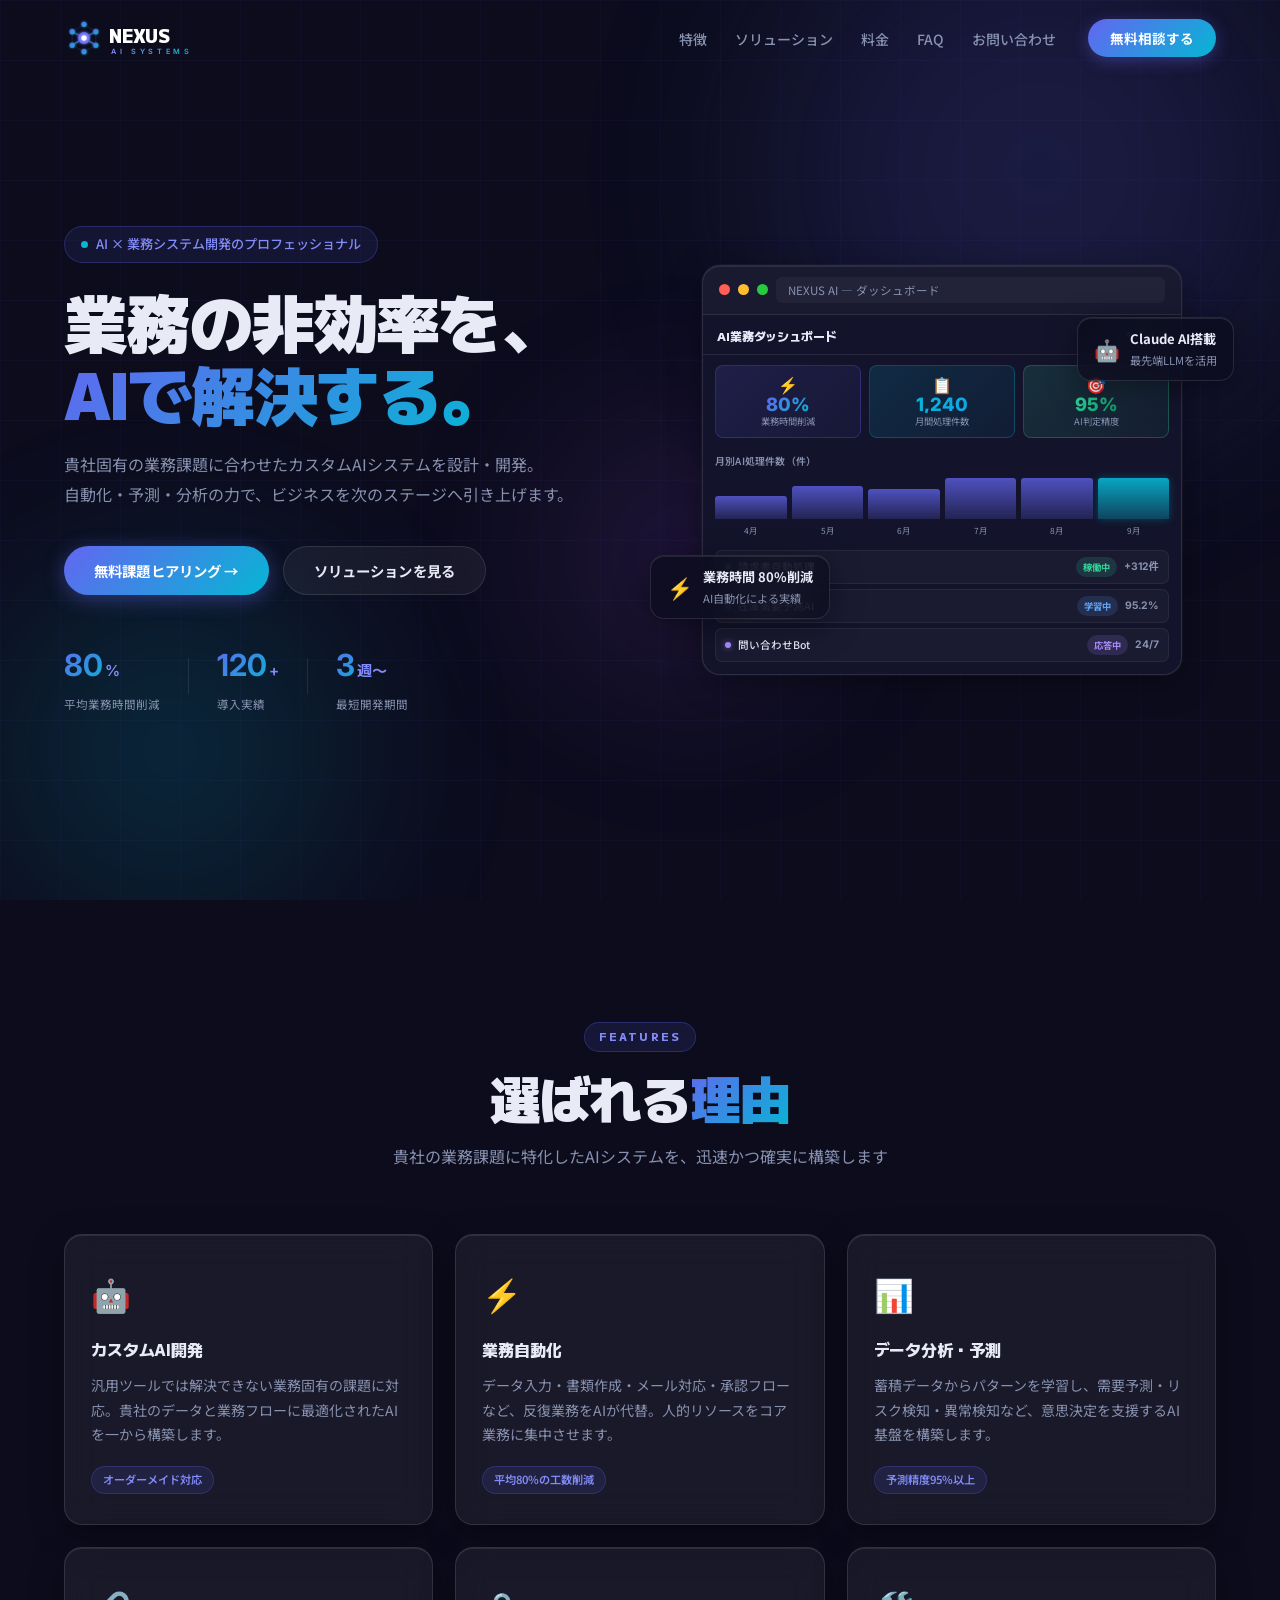
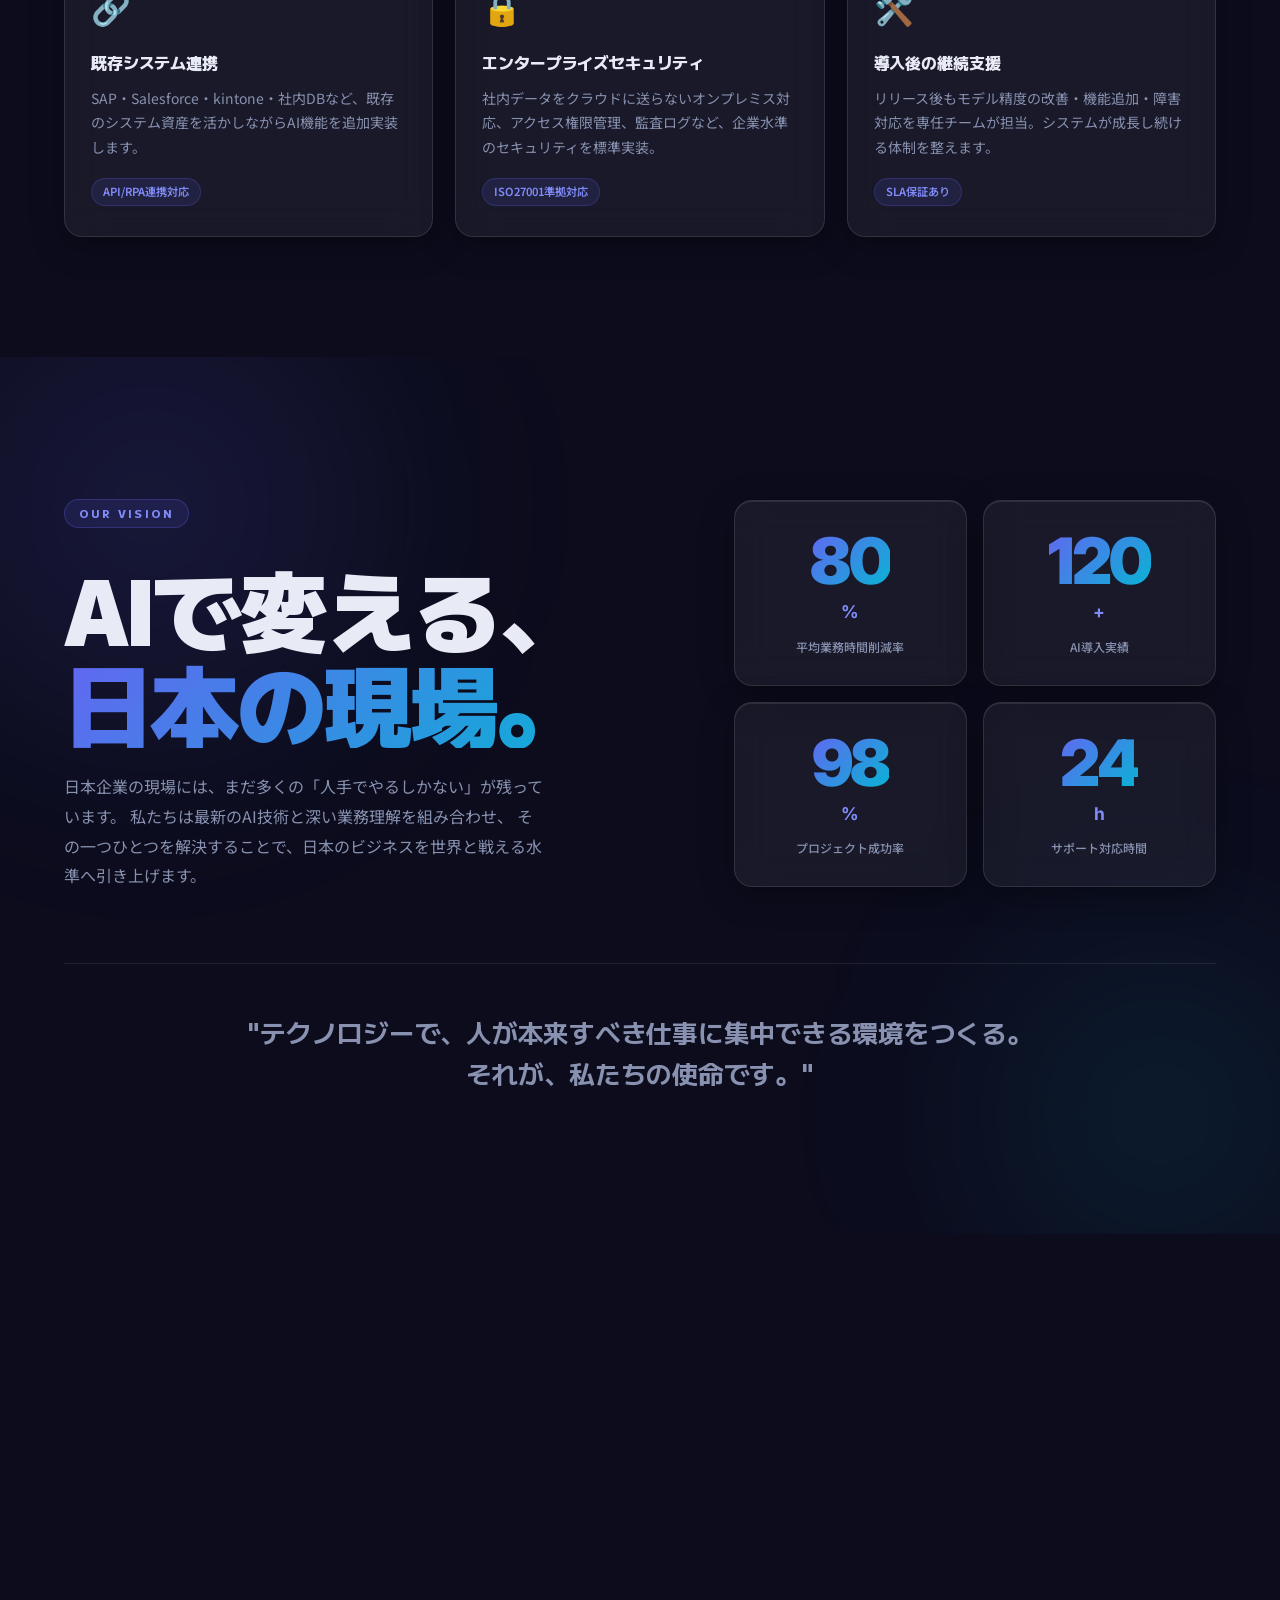
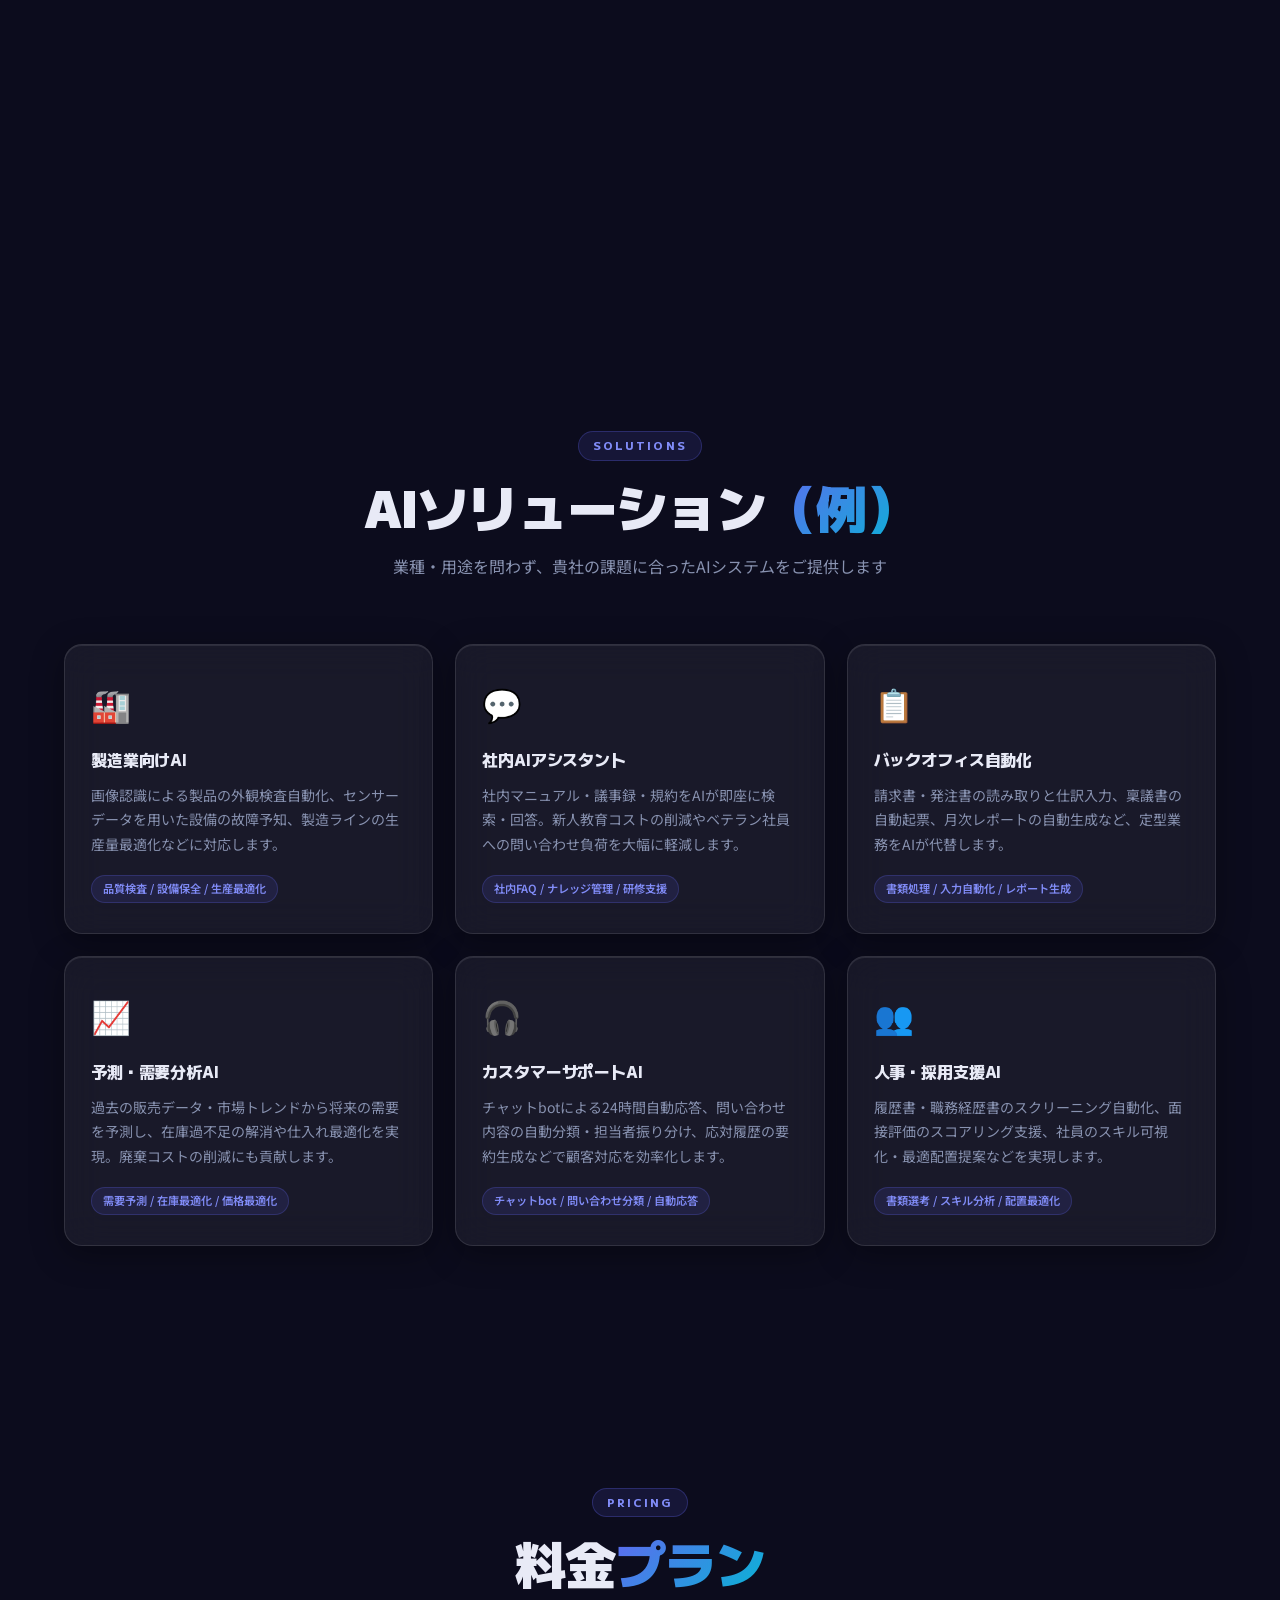
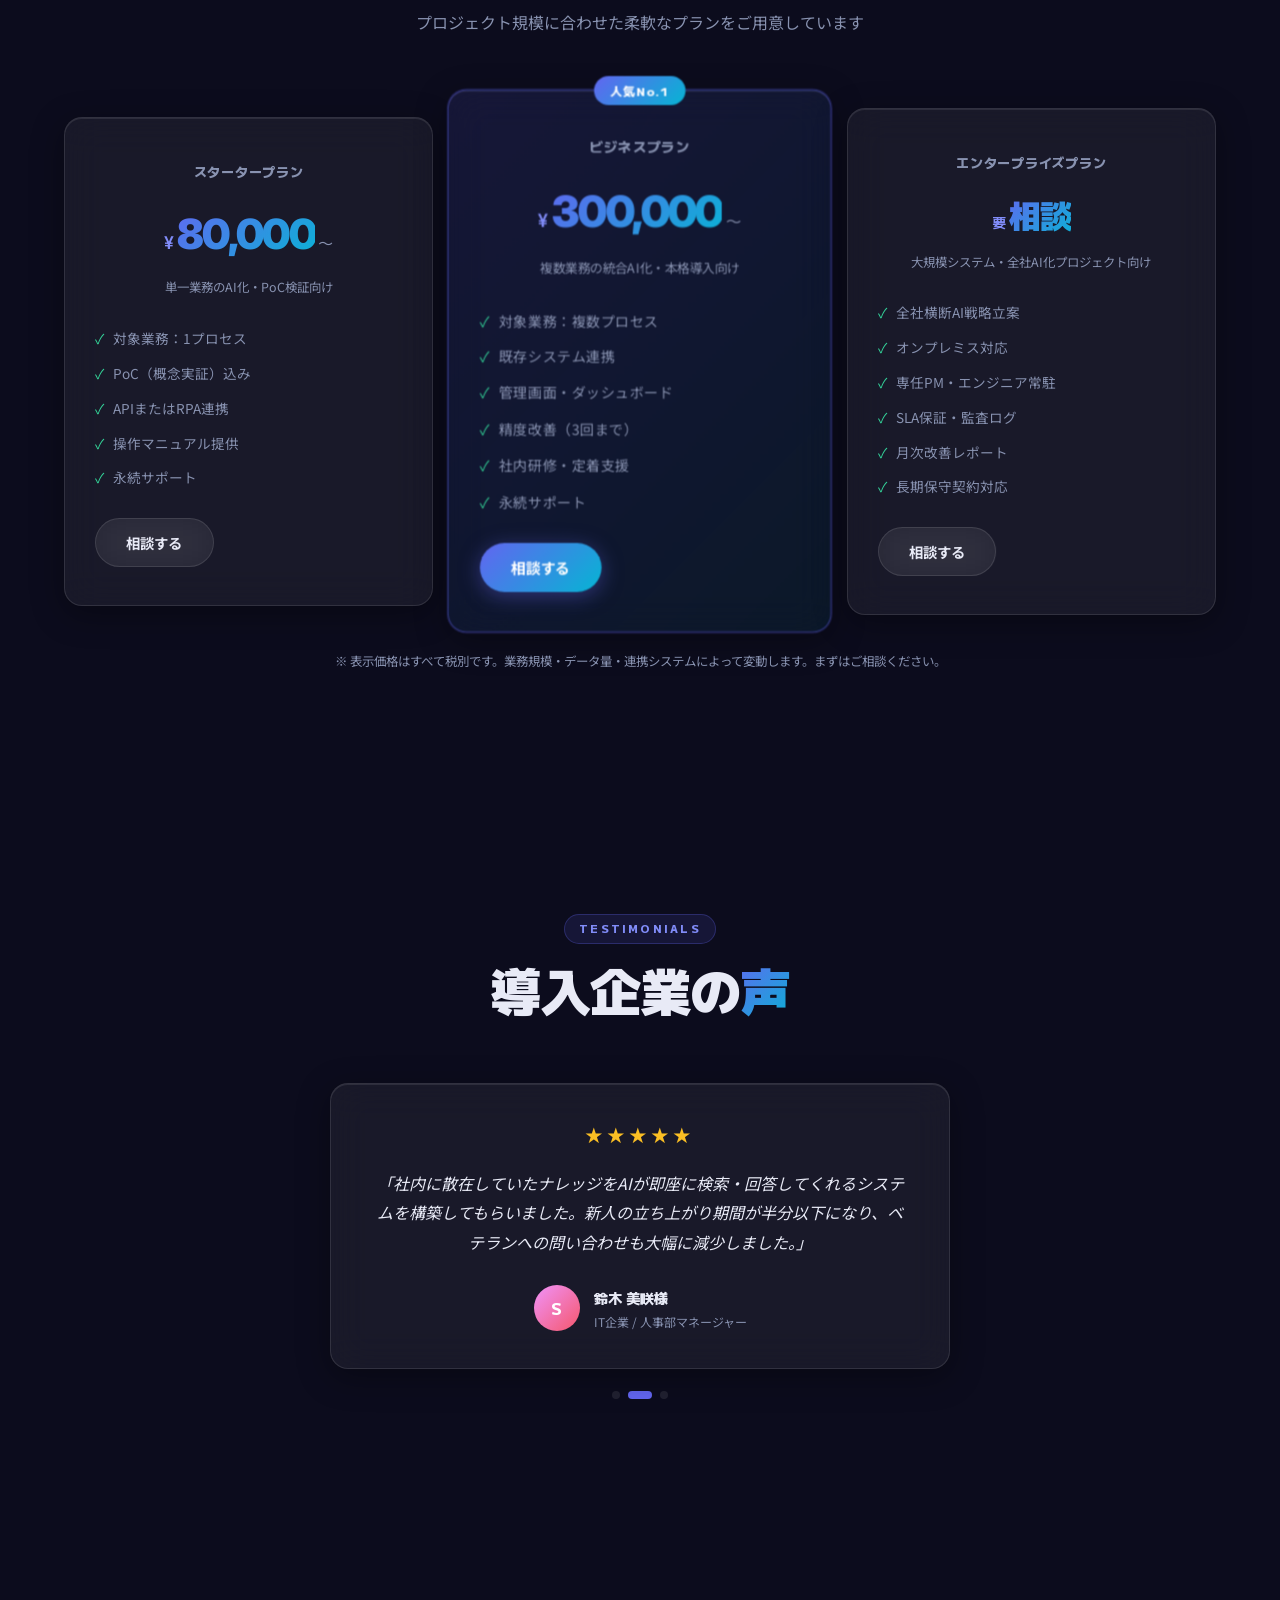
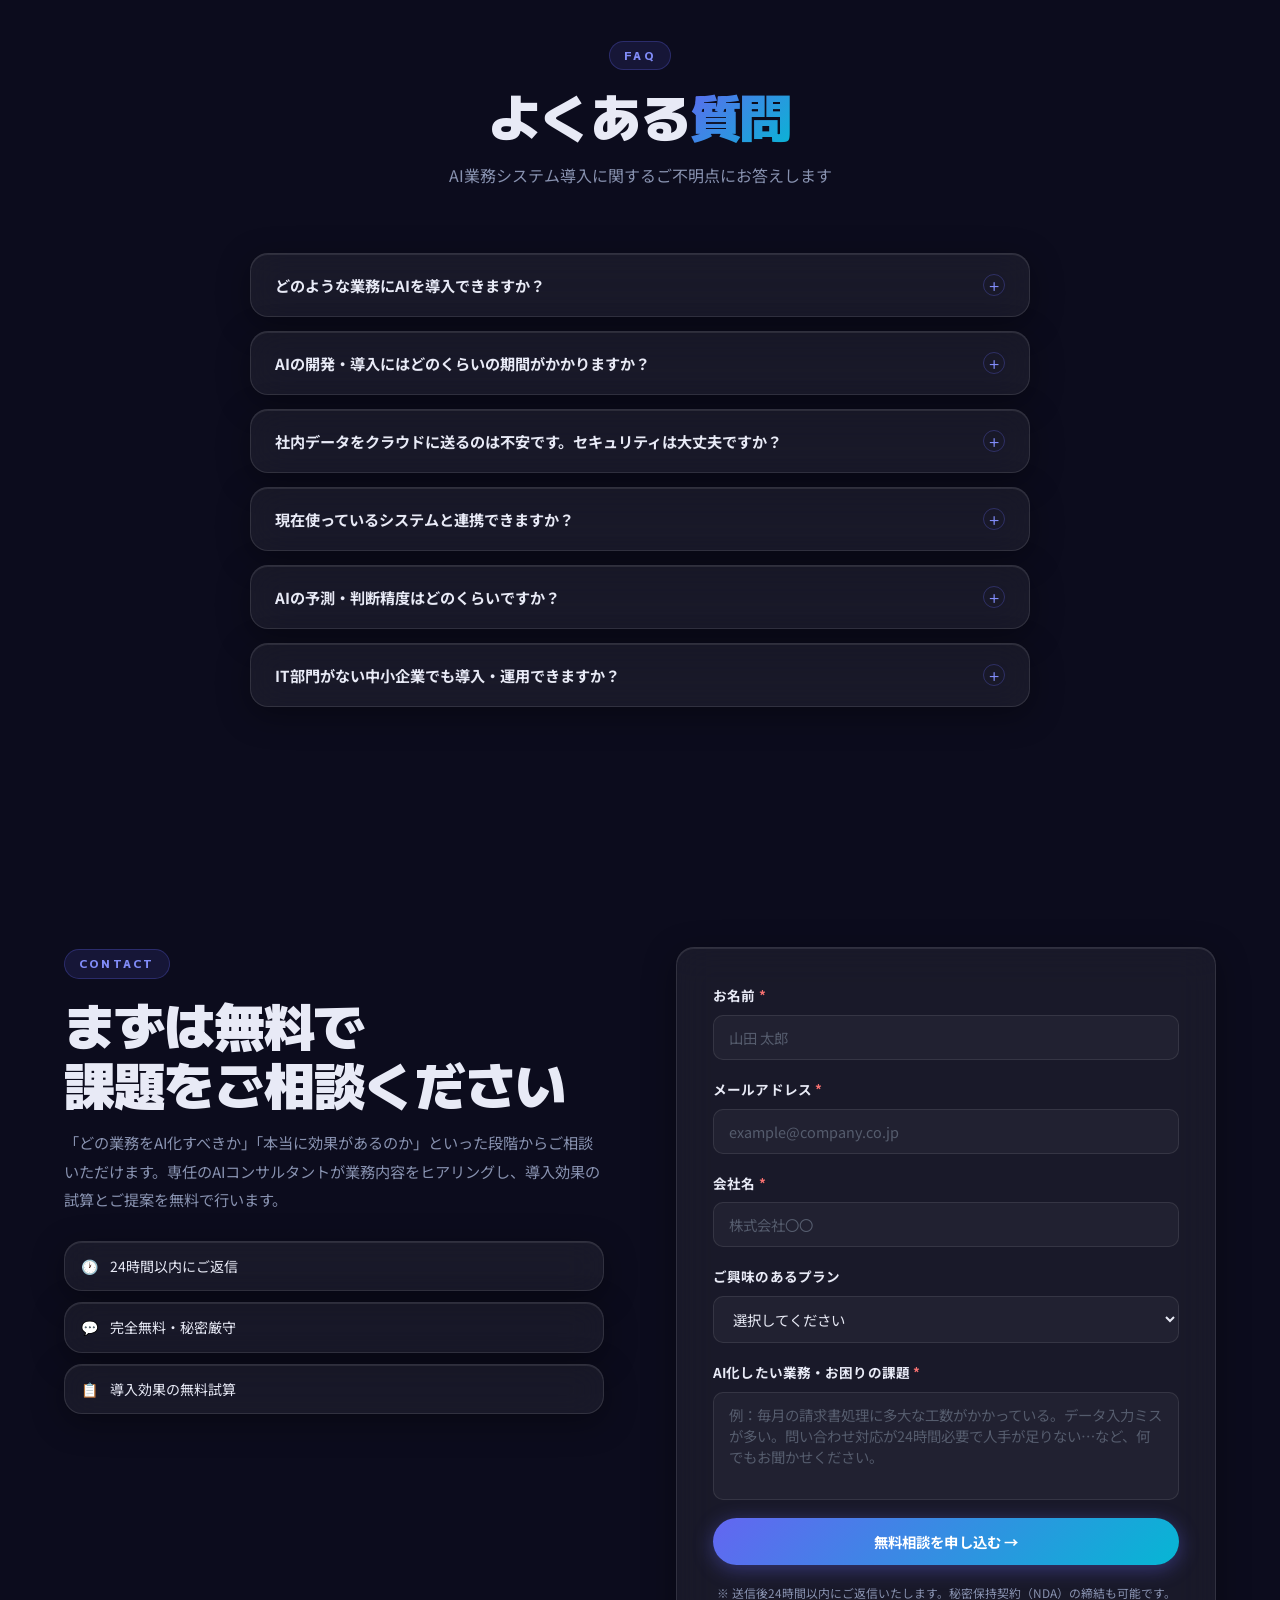
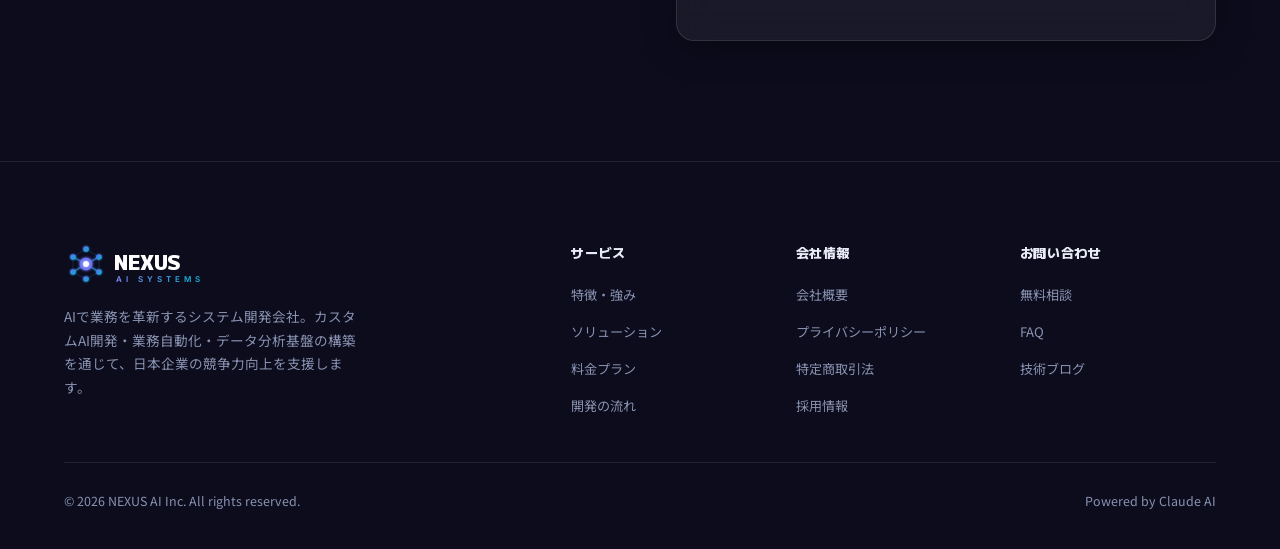
==== commit bd1a8a2b: "ロゴをホームページに組み込み Co-Authored-By: Claude Sonnet 4.6 <noreply@anthropic.com>" ====
--- a/index.html
+++ b/index.html
@@ -17,9 +17,62 @@
   <!-- ナビゲーション -->
   <header id="header">
     <nav class="nav">
-      <a href="#" class="nav__logo">
-        <span class="logo-icon">◈</span>
-        <span class="logo-text">NEXUS <em>AI</em></span>
+      <a href="#" class="nav__logo" aria-label="NEXUS AI">
+        <svg class="nav__logo-svg" xmlns="http://www.w3.org/2000/svg" viewBox="0 0 200 44" aria-hidden="true">
+          <defs>
+            <linearGradient id="nl-g" x1="0%" y1="0%" x2="100%" y2="100%">
+              <stop offset="0%"   stop-color="#6366f1"/>
+              <stop offset="100%" stop-color="#06b6d4"/>
+            </linearGradient>
+            <linearGradient id="nl-gh" x1="0%" y1="0%" x2="100%" y2="0%">
+              <stop offset="0%"   stop-color="#818cf8"/>
+              <stop offset="100%" stop-color="#06b6d4"/>
+            </linearGradient>
+            <radialGradient id="nl-gc" cx="50%" cy="50%" r="50%">
+              <stop offset="0%"   stop-color="#a5b4fc"/>
+              <stop offset="100%" stop-color="#6366f1"/>
+            </radialGradient>
+            <filter id="nl-glow" x="-50%" y="-50%" width="200%" height="200%">
+              <feGaussianBlur stdDeviation="1.8" result="b"/>
+              <feMerge><feMergeNode in="b"/><feMergeNode in="SourceGraphic"/></feMerge>
+            </filter>
+            <filter id="nl-gs" x="-60%" y="-60%" width="220%" height="220%">
+              <feGaussianBlur stdDeviation="1" result="b"/>
+              <feMerge><feMergeNode in="b"/><feMergeNode in="SourceGraphic"/></feMerge>
+            </filter>
+          </defs>
+          <!-- 六角形アウトライン -->
+          <polygon points="22,7 35,15 35,30 22,37 9,30 9,15" fill="none" stroke="url(#nl-g)" stroke-width="0.8" opacity="0.25"/>
+          <!-- 中心→外側ノードのライン -->
+          <g stroke="url(#nl-g)" stroke-width="1.2" stroke-linecap="round" opacity="0.8" filter="url(#nl-gs)">
+            <line x1="22" y1="22" x2="22" y2="7"/>
+            <line x1="22" y1="22" x2="35" y2="15"/>
+            <line x1="22" y1="22" x2="35" y2="30"/>
+            <line x1="22" y1="22" x2="22" y2="37"/>
+            <line x1="22" y1="22" x2="9"  y2="30"/>
+            <line x1="22" y1="22" x2="9"  y2="15"/>
+          </g>
+          <!-- 外側ノード -->
+          <g fill="url(#nl-g)" filter="url(#nl-gs)">
+            <circle cx="22" cy="7"  r="2.8"/>
+            <circle cx="35" cy="15" r="2.8"/>
+            <circle cx="35" cy="30" r="2.8"/>
+            <circle cx="22" cy="37" r="2.8"/>
+            <circle cx="9"  cy="30" r="2.8"/>
+            <circle cx="9"  cy="15" r="2.8"/>
+          </g>
+          <!-- 中心ノード -->
+          <circle cx="22" cy="22" r="6.5" fill="url(#nl-gc)" filter="url(#nl-glow)"/>
+          <circle cx="22" cy="22" r="3"   fill="white" opacity="0.95"/>
+          <!-- テキスト: NEXUS -->
+          <text x="50" y="28"
+            font-family="'M PLUS 1','Inter','Noto Sans JP','Segoe UI',Arial,sans-serif"
+            font-weight="900" font-size="20" letter-spacing="-0.5" fill="white">NEXUS</text>
+          <!-- テキスト: AI SYSTEMS -->
+          <text x="52" y="40"
+            font-family="'Inter',Arial,sans-serif"
+            font-weight="600" font-size="8" letter-spacing="4" fill="url(#nl-gh)">AI SYSTEMS</text>
+        </svg>
       </a>
       <ul class="nav__links">
         <li><a href="#features"     class="nav-link">特徴</a></li>
@@ -650,9 +703,56 @@
     <div class="container">
       <div class="footer__top">
         <div class="footer__brand">
-          <div class="nav__logo" style="margin-bottom:1rem">
-            <span class="logo-icon">◈</span>
-            <span class="logo-text">NEXUS <em>AI</em></span>
+          <div style="margin-bottom:1.2rem">
+            <svg class="footer__logo-svg" xmlns="http://www.w3.org/2000/svg" viewBox="0 0 200 44" aria-label="NEXUS AI">
+              <defs>
+                <linearGradient id="fl-g" x1="0%" y1="0%" x2="100%" y2="100%">
+                  <stop offset="0%"   stop-color="#6366f1"/>
+                  <stop offset="100%" stop-color="#06b6d4"/>
+                </linearGradient>
+                <linearGradient id="fl-gh" x1="0%" y1="0%" x2="100%" y2="0%">
+                  <stop offset="0%"   stop-color="#818cf8"/>
+                  <stop offset="100%" stop-color="#06b6d4"/>
+                </linearGradient>
+                <radialGradient id="fl-gc" cx="50%" cy="50%" r="50%">
+                  <stop offset="0%"   stop-color="#a5b4fc"/>
+                  <stop offset="100%" stop-color="#6366f1"/>
+                </radialGradient>
+                <filter id="fl-glow" x="-50%" y="-50%" width="200%" height="200%">
+                  <feGaussianBlur stdDeviation="1.8" result="b"/>
+                  <feMerge><feMergeNode in="b"/><feMergeNode in="SourceGraphic"/></feMerge>
+                </filter>
+                <filter id="fl-gs" x="-60%" y="-60%" width="220%" height="220%">
+                  <feGaussianBlur stdDeviation="1" result="b"/>
+                  <feMerge><feMergeNode in="b"/><feMergeNode in="SourceGraphic"/></feMerge>
+                </filter>
+              </defs>
+              <polygon points="22,7 35,15 35,30 22,37 9,30 9,15" fill="none" stroke="url(#fl-g)" stroke-width="0.8" opacity="0.25"/>
+              <g stroke="url(#fl-g)" stroke-width="1.2" stroke-linecap="round" opacity="0.8" filter="url(#fl-gs)">
+                <line x1="22" y1="22" x2="22" y2="7"/>
+                <line x1="22" y1="22" x2="35" y2="15"/>
+                <line x1="22" y1="22" x2="35" y2="30"/>
+                <line x1="22" y1="22" x2="22" y2="37"/>
+                <line x1="22" y1="22" x2="9"  y2="30"/>
+                <line x1="22" y1="22" x2="9"  y2="15"/>
+              </g>
+              <g fill="url(#fl-g)" filter="url(#fl-gs)">
+                <circle cx="22" cy="7"  r="2.8"/>
+                <circle cx="35" cy="15" r="2.8"/>
+                <circle cx="35" cy="30" r="2.8"/>
+                <circle cx="22" cy="37" r="2.8"/>
+                <circle cx="9"  cy="30" r="2.8"/>
+                <circle cx="9"  cy="15" r="2.8"/>
+              </g>
+              <circle cx="22" cy="22" r="6.5" fill="url(#fl-gc)" filter="url(#fl-glow)"/>
+              <circle cx="22" cy="22" r="3"   fill="white" opacity="0.95"/>
+              <text x="50" y="28"
+                font-family="'M PLUS 1','Inter','Noto Sans JP','Segoe UI',Arial,sans-serif"
+                font-weight="900" font-size="20" letter-spacing="-0.5" fill="white">NEXUS</text>
+              <text x="52" y="40"
+                font-family="'Inter',Arial,sans-serif"
+                font-weight="600" font-size="8" letter-spacing="4" fill="url(#fl-gh)">AI SYSTEMS</text>
+            </svg>
           </div>
           <p>AIで業務を革新するシステム開発会社。カスタムAI開発・業務自動化・データ分析基盤の構築を通じて、日本企業の競争力向上を支援します。</p>
         </div>
--- a/style.css
+++ b/style.css
@@ -219,20 +219,22 @@
 }
 
 .nav__logo {
-  display: flex; align-items: center; gap: 10px;
-  font-family: var(--font-display);
-  font-size: 1.15rem; font-weight: 900;
-  flex-shrink: 0; letter-spacing: -0.01em;
-}
-.logo-icon {
-  background: var(--gradient);
-  -webkit-background-clip: text; -webkit-text-fill-color: transparent; background-clip: text;
-  font-size: 1.3rem;
-}
-.logo-text em {
-  font-style: normal;
-  background: var(--gradient);
-  -webkit-background-clip: text; -webkit-text-fill-color: transparent; background-clip: text;
+  display: flex;
+  align-items: center;
+  flex-shrink: 0;
+}
+.nav__logo-svg {
+  display: block;
+  height: 40px;
+  width: auto;
+  transition: opacity var(--transition);
+}
+.nav__logo:hover .nav__logo-svg { opacity: 0.85; }
+
+.footer__logo-svg {
+  display: block;
+  height: 44px;
+  width: auto;
 }
 
 .nav__links { display: flex; gap: 28px; margin-left: auto; }
@@ -959,6 +961,7 @@
   .section-header { margin-bottom: 44px; }
   .footer__links { grid-template-columns: 1fr; }
   .vision__numbers { grid-template-columns: 1fr 1fr; }
+  .nav__logo-svg { height: 34px; }
 }
 
 /* ===================================
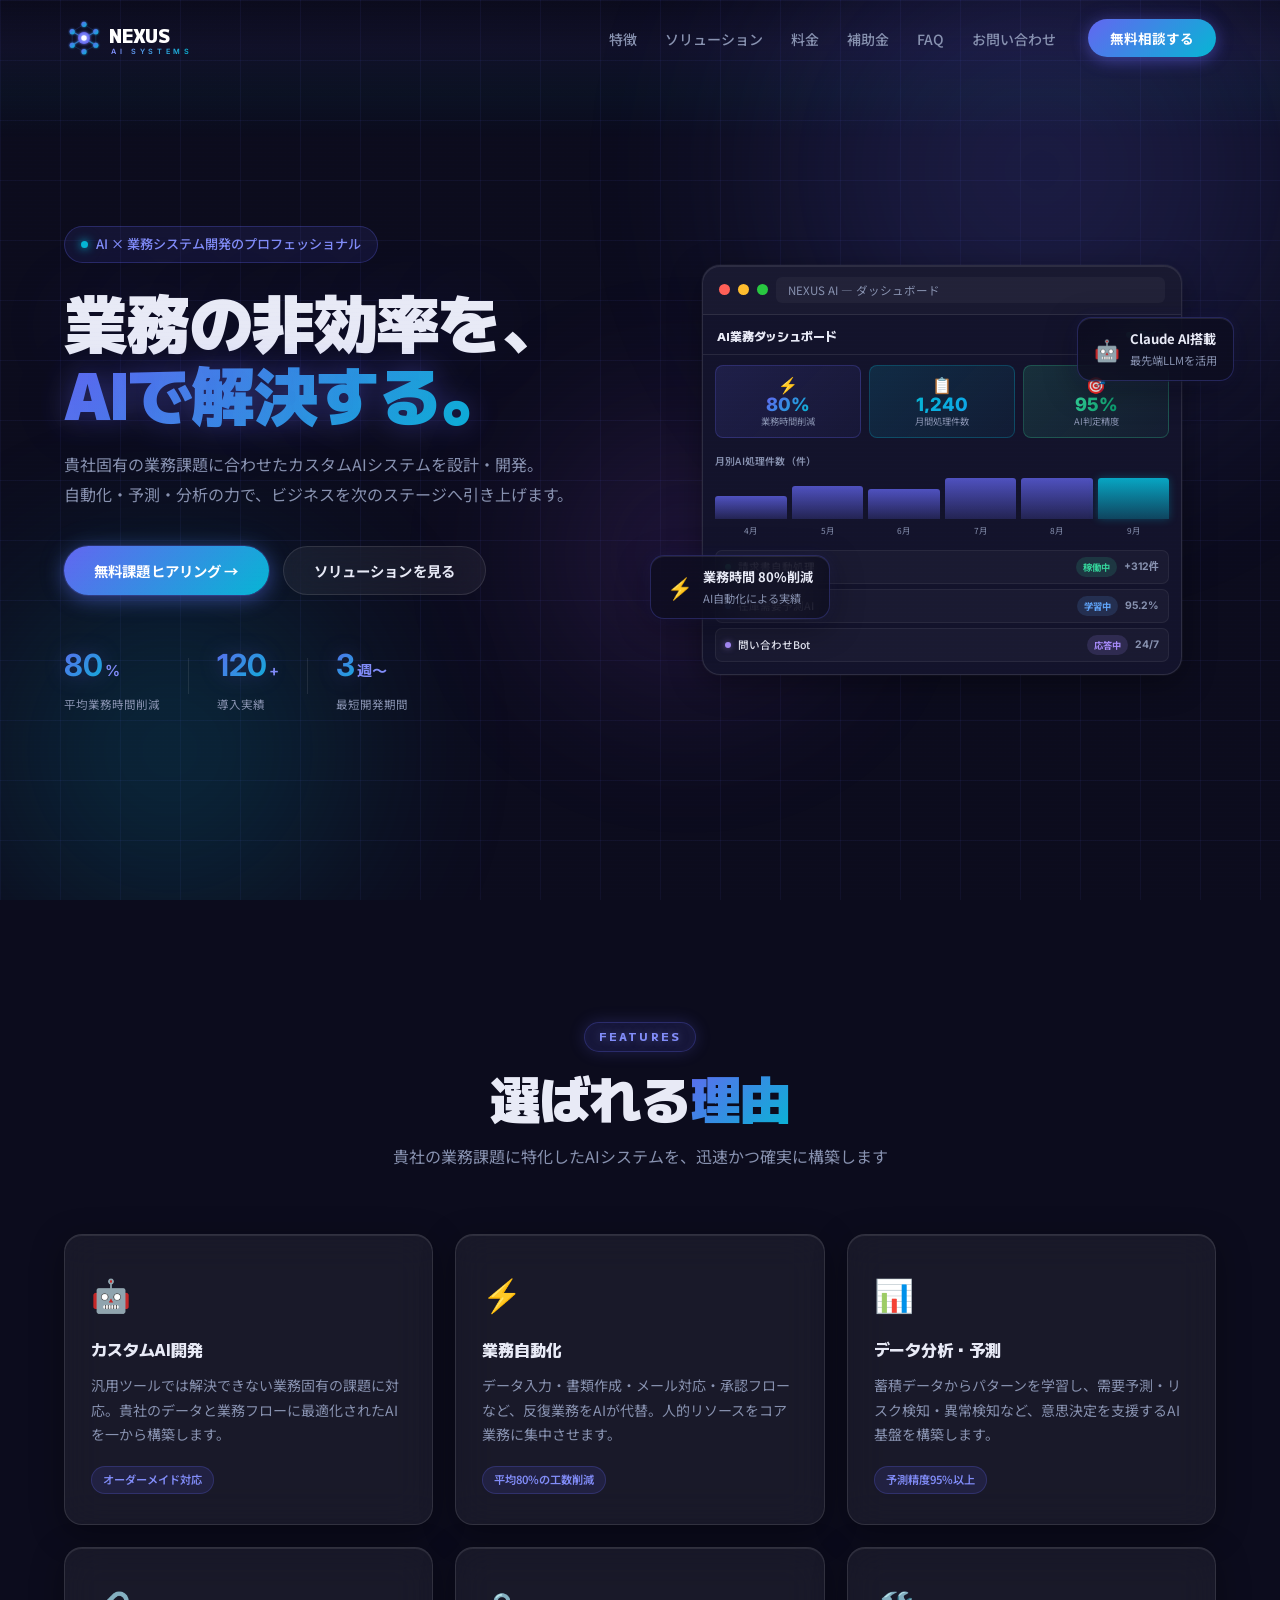
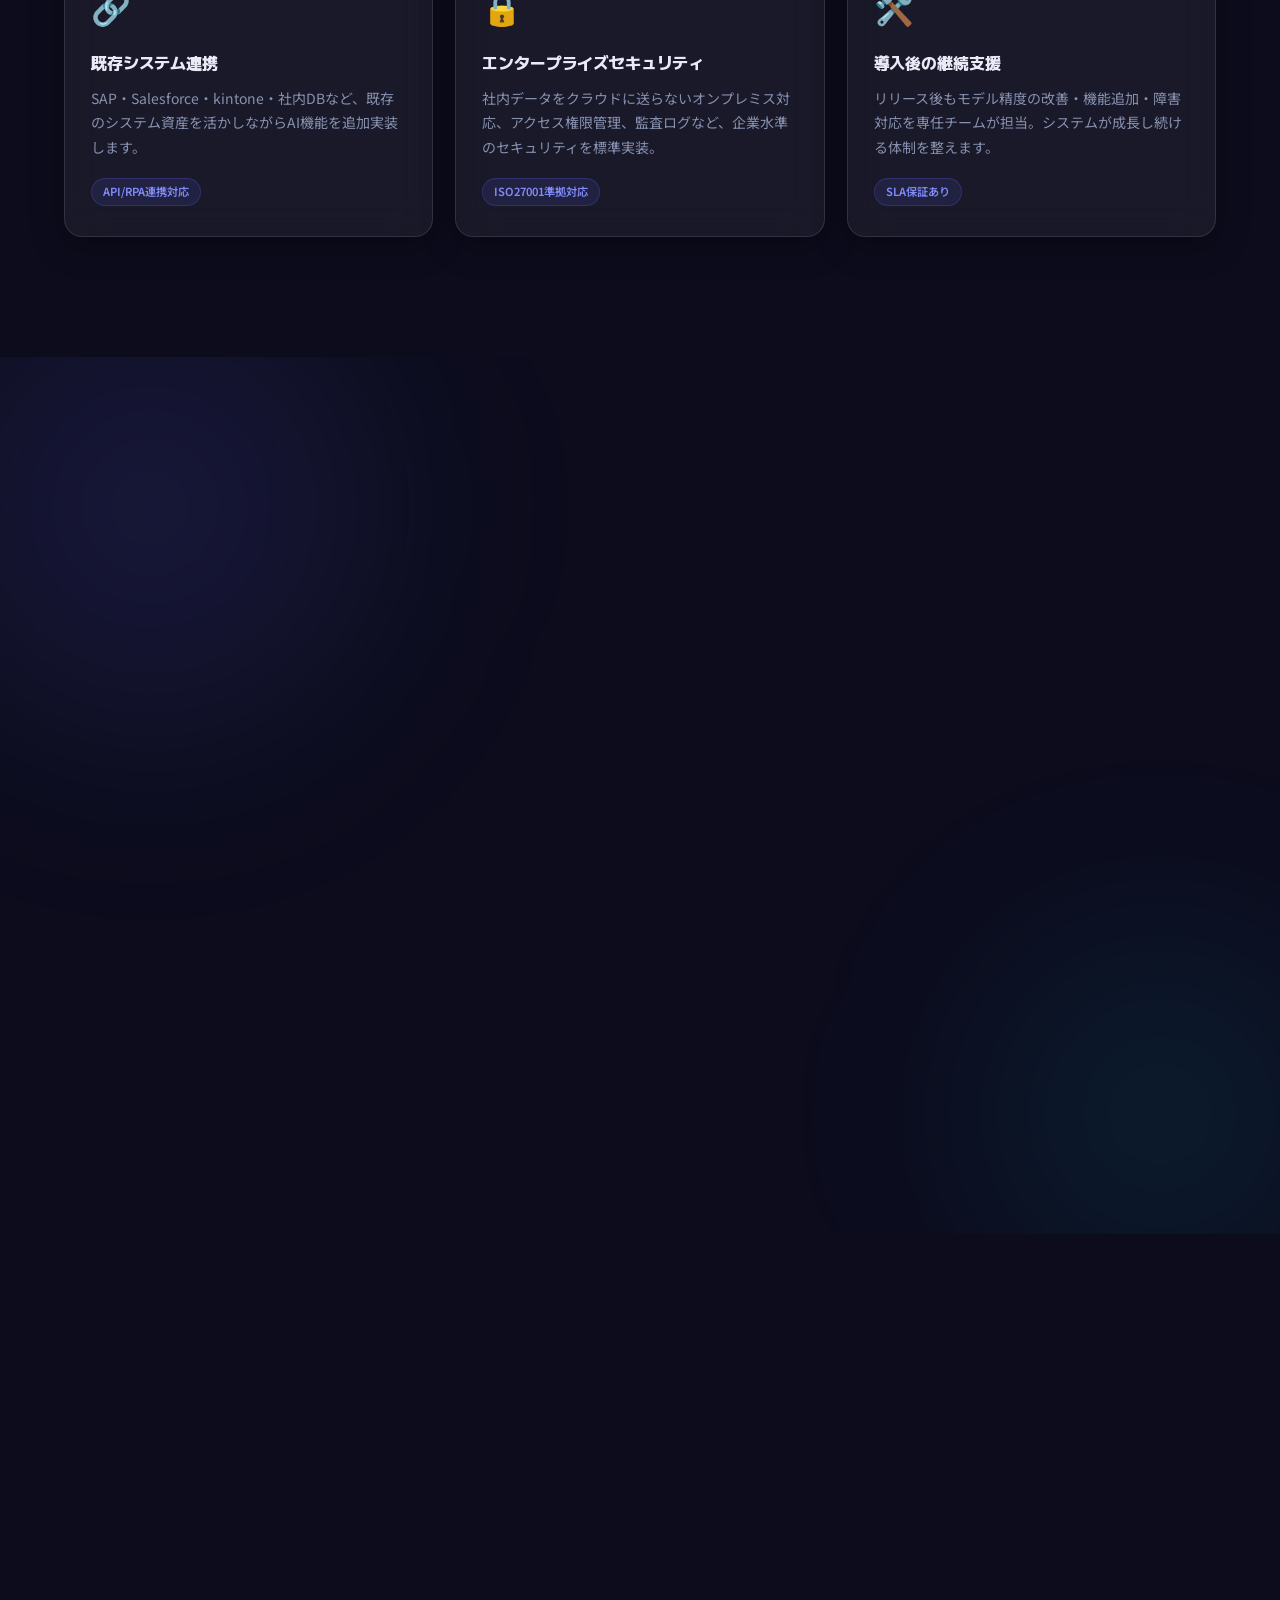
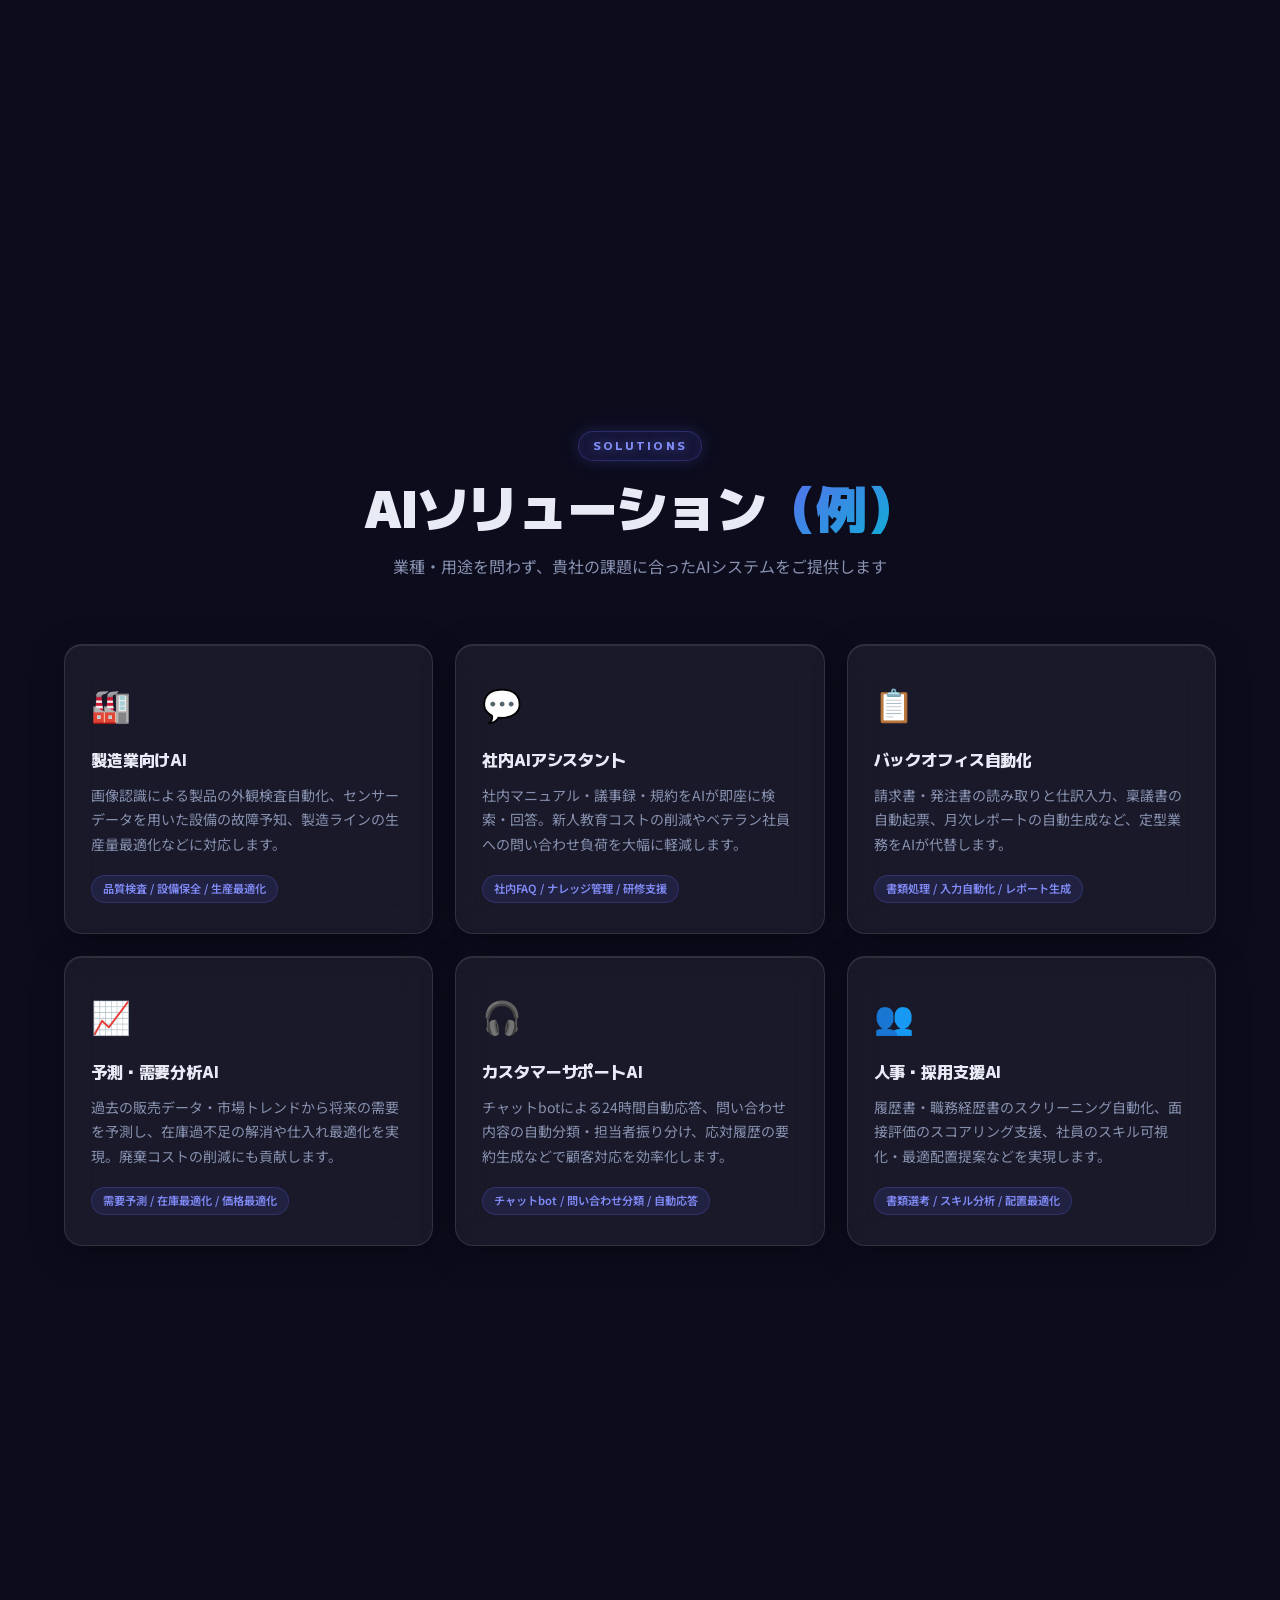
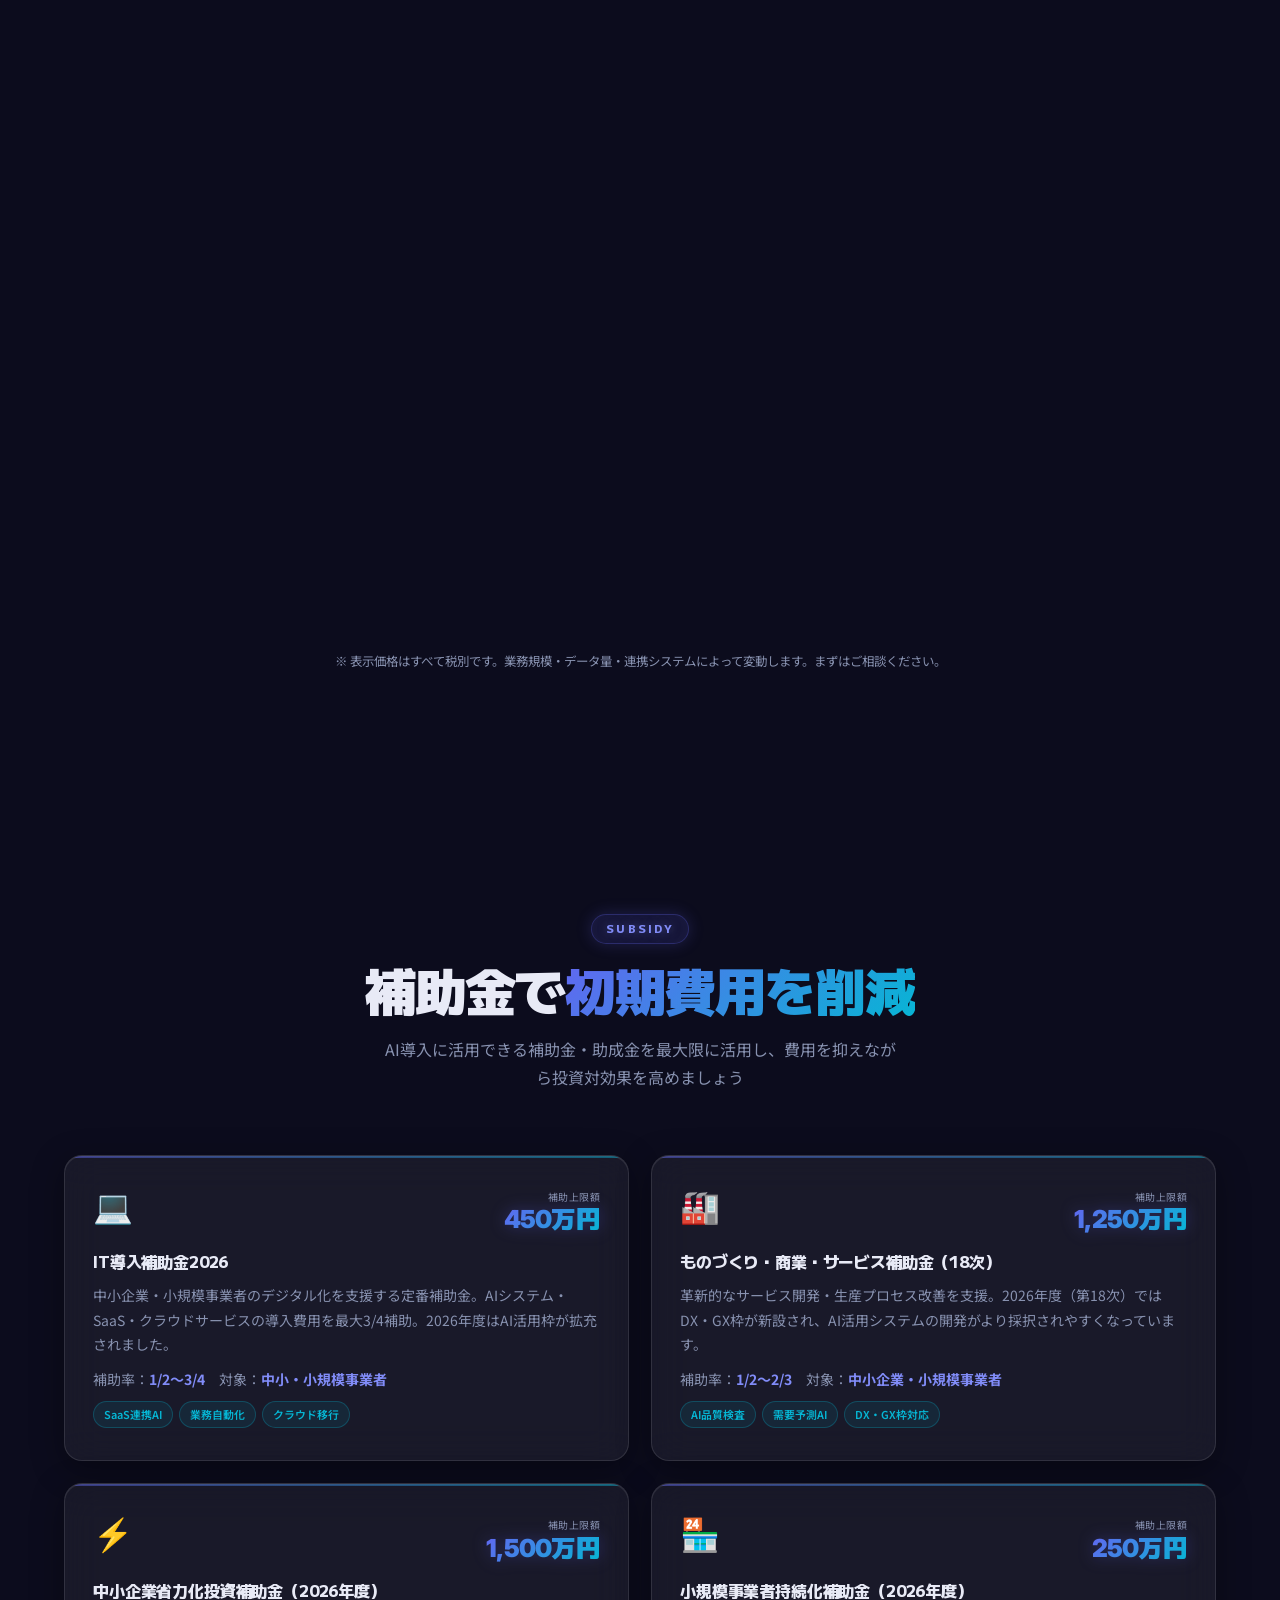
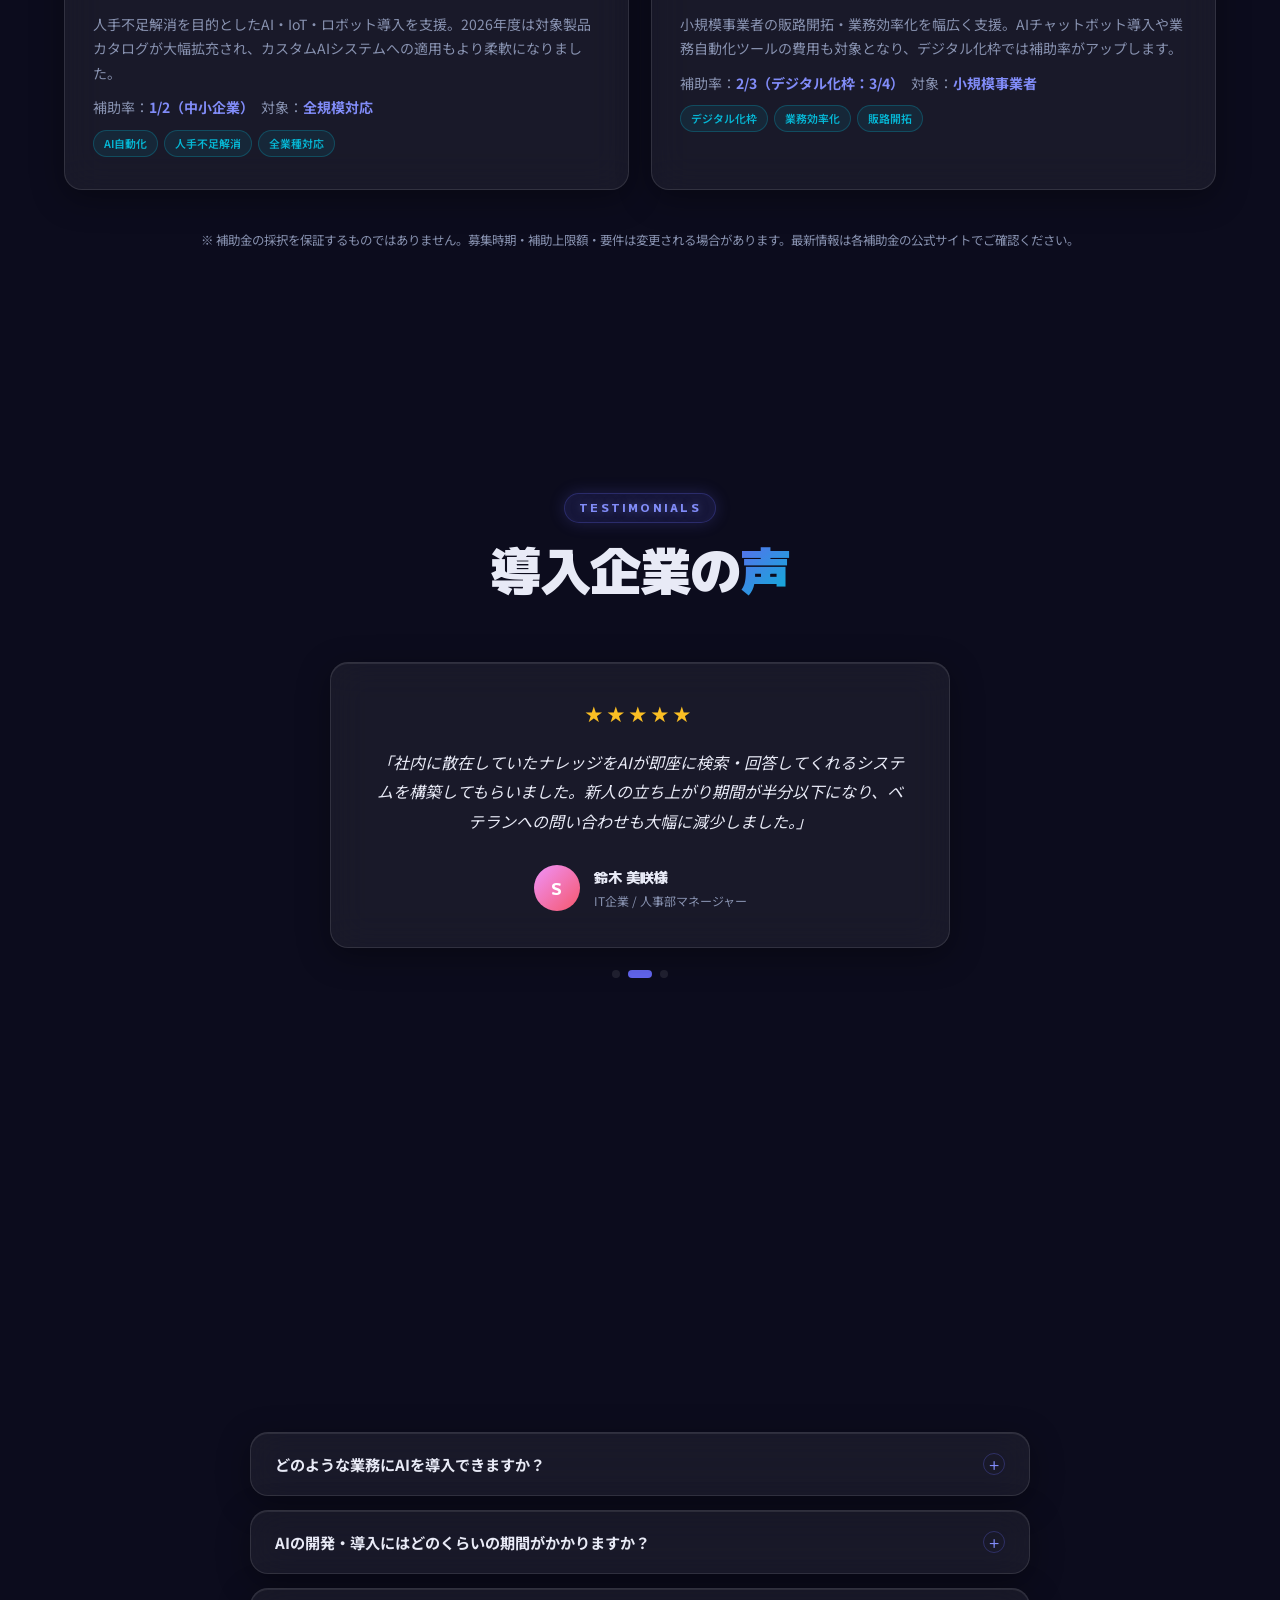
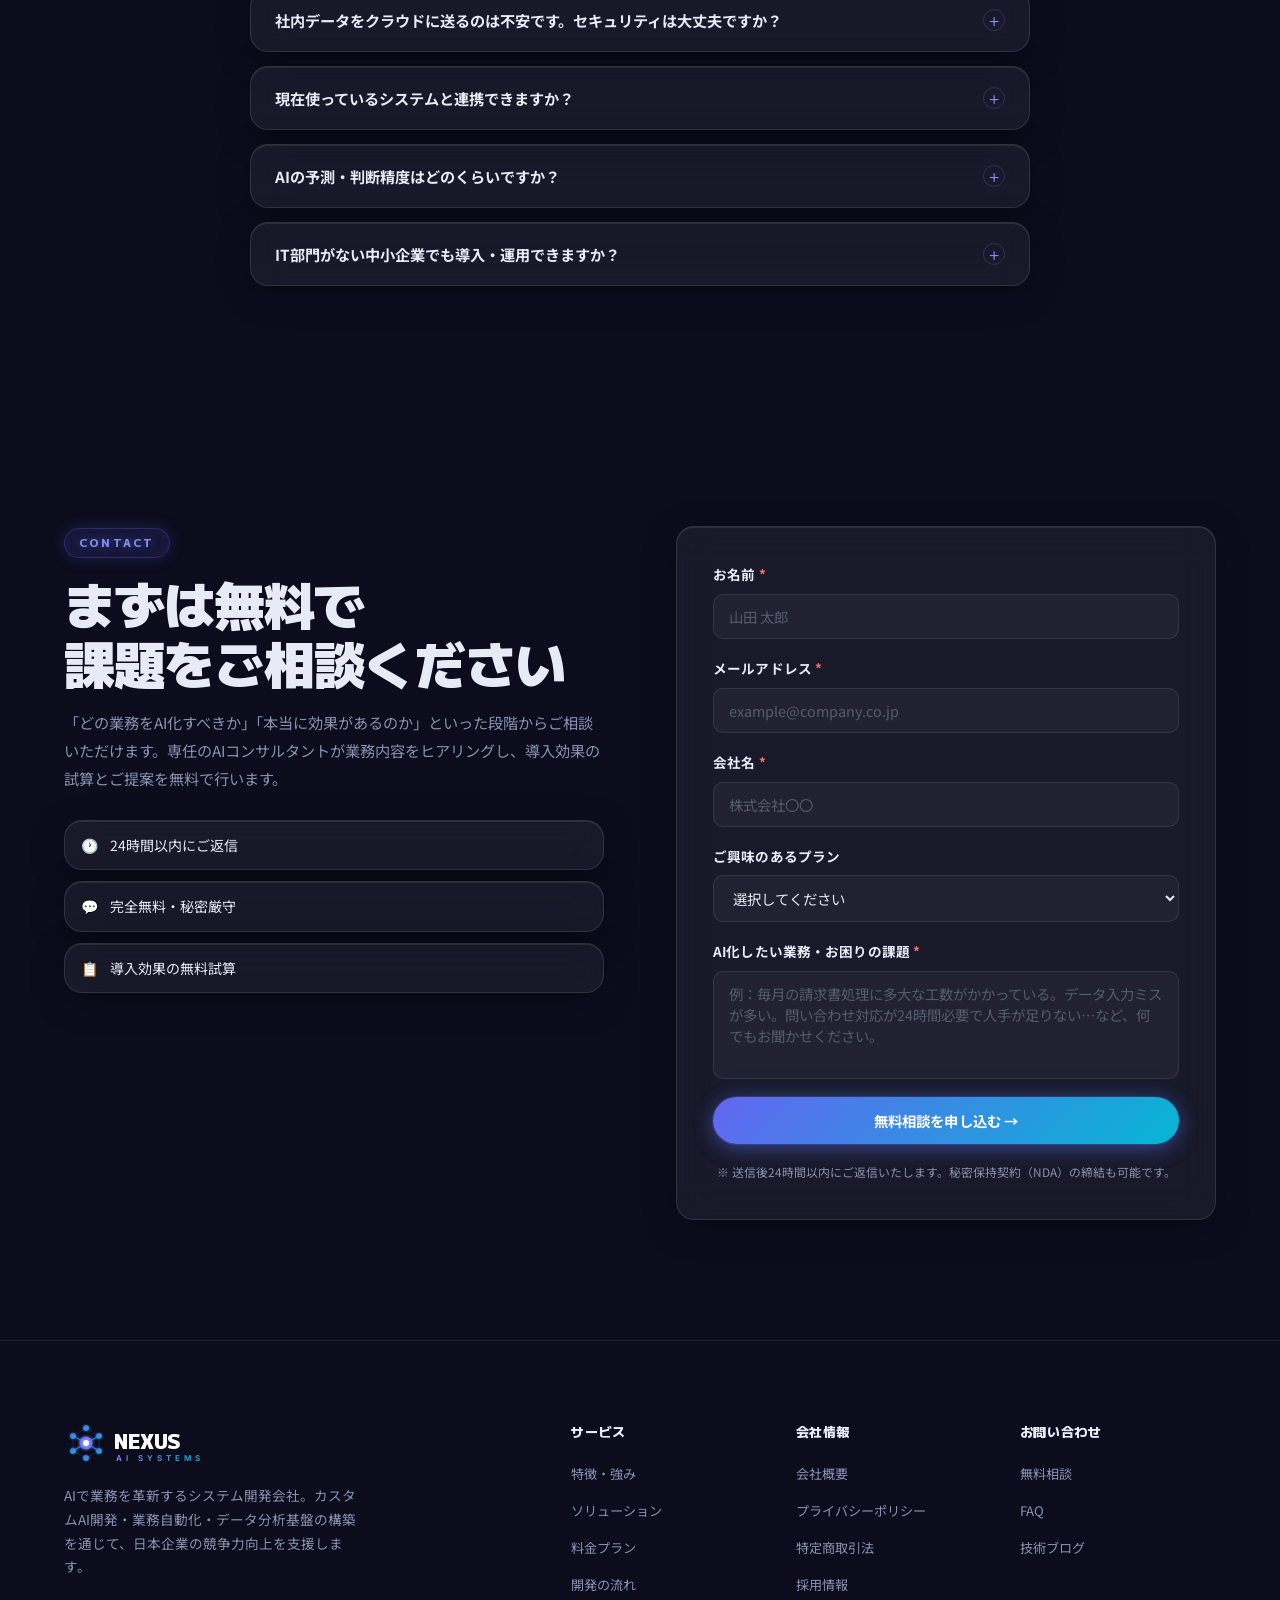
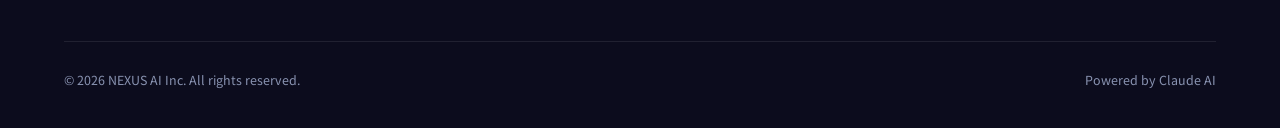
==== commit 0e208ae6: "フューチャリスティックデザイン強化とAI導入補助金セクションを追加 - スキャンライン・スキャンビーム・HUDコーナー等のSF風エフェクトを追加 - ボタン・テキスト・カードへのネオングロー演出を強化" ====
--- a/index.html
+++ b/index.html
@@ -10,6 +10,9 @@
   <link href="https://fonts.googleapis.com/css2?family=M+PLUS+1:wght@400;700;800;900&family=Noto+Sans+JP:wght@300;400;500;700;900&family=Inter:wght@400;500;600;700&display=swap" rel="stylesheet" />
 </head>
 <body>
+
+  <!-- フューチャリスティック スキャンライン -->
+  <div class="scanlines" aria-hidden="true"></div>
 
   <!-- スクロール進捗バー -->
   <div class="scroll-progress" id="scrollProgress"></div>
@@ -78,6 +81,7 @@
         <li><a href="#features"     class="nav-link">特徴</a></li>
         <li><a href="#solutions"    class="nav-link">ソリューション</a></li>
         <li><a href="#pricing"      class="nav-link">料金</a></li>
+        <li><a href="#subsidy"      class="nav-link">補助金</a></li>
         <li><a href="#faq"          class="nav-link">FAQ</a></li>
         <li><a href="#contact"      class="nav-link">お問い合わせ</a></li>
       </ul>
@@ -91,6 +95,7 @@
         <li><a href="#features">特徴</a></li>
         <li><a href="#solutions">ソリューション</a></li>
         <li><a href="#pricing">料金</a></li>
+        <li><a href="#subsidy">補助金活用</a></li>
         <li><a href="#faq">FAQ</a></li>
         <li><a href="#contact">お問い合わせ</a></li>
         <li><a href="#contact" class="mobile-cta">無料相談する</a></li>
@@ -511,6 +516,93 @@
         </div>
       </div>
       <p class="pricing__note reveal-item">※ 表示価格はすべて税別です。業務規模・データ量・連携システムによって変動します。まずはご相談ください。</p>
+    </div>
+  </section>
+
+  <!-- AI導入補助金 -->
+  <section class="subsidy" id="subsidy">
+    <div class="container">
+      <div class="section-header reveal-item">
+        <span class="section-tag">SUBSIDY</span>
+        <h2 class="section-title">補助金で<em>初期費用を削減</em></h2>
+        <p class="section-desc">AI導入に活用できる補助金・助成金を最大限に活用し、費用を抑えながら投資対効果を高めましょう</p>
+      </div>
+
+      <div class="subsidy__grid">
+        <div class="subsidy-card glass-card reveal-item" style="--reveal-delay:0s">
+          <div class="subsidy-card__head">
+            <span class="subsidy-card__icon">💻</span>
+            <div class="subsidy-card__amount">
+              <span class="subsidy-card__amount-label">補助上限額</span>
+              <span class="subsidy-card__amount-num">450万円</span>
+            </div>
+          </div>
+          <h3>IT導入補助金2026</h3>
+          <p>中小企業・小規模事業者のデジタル化を支援する定番補助金。AIシステム・SaaS・クラウドサービスの導入費用を最大3/4補助。2026年度はAI活用枠が拡充されました。</p>
+          <p class="subsidy-card__rate">補助率：<strong>1/2〜3/4</strong>　対象：<strong>中小・小規模事業者</strong></p>
+          <div class="subsidy-card__tags">
+            <span class="subsidy-tag">SaaS連携AI</span>
+            <span class="subsidy-tag">業務自動化</span>
+            <span class="subsidy-tag">クラウド移行</span>
+          </div>
+        </div>
+
+        <div class="subsidy-card glass-card reveal-item" style="--reveal-delay:0.08s">
+          <div class="subsidy-card__head">
+            <span class="subsidy-card__icon">🏭</span>
+            <div class="subsidy-card__amount">
+              <span class="subsidy-card__amount-label">補助上限額</span>
+              <span class="subsidy-card__amount-num">1,250万円</span>
+            </div>
+          </div>
+          <h3>ものづくり・商業・サービス補助金（18次）</h3>
+          <p>革新的なサービス開発・生産プロセス改善を支援。2026年度（第18次）ではDX・GX枠が新設され、AI活用システムの開発がより採択されやすくなっています。</p>
+          <p class="subsidy-card__rate">補助率：<strong>1/2〜2/3</strong>　対象：<strong>中小企業・小規模事業者</strong></p>
+          <div class="subsidy-card__tags">
+            <span class="subsidy-tag">AI品質検査</span>
+            <span class="subsidy-tag">需要予測AI</span>
+            <span class="subsidy-tag">DX・GX枠対応</span>
+          </div>
+        </div>
+
+        <div class="subsidy-card glass-card reveal-item" style="--reveal-delay:0.16s">
+          <div class="subsidy-card__head">
+            <span class="subsidy-card__icon">⚡</span>
+            <div class="subsidy-card__amount">
+              <span class="subsidy-card__amount-label">補助上限額</span>
+              <span class="subsidy-card__amount-num">1,500万円</span>
+            </div>
+          </div>
+          <h3>中小企業省力化投資補助金（2026年度）</h3>
+          <p>人手不足解消を目的としたAI・IoT・ロボット導入を支援。2026年度は対象製品カタログが大幅拡充され、カスタムAIシステムへの適用もより柔軟になりました。</p>
+          <p class="subsidy-card__rate">補助率：<strong>1/2（中小企業）</strong>　対象：<strong>全規模対応</strong></p>
+          <div class="subsidy-card__tags">
+            <span class="subsidy-tag">AI自動化</span>
+            <span class="subsidy-tag">人手不足解消</span>
+            <span class="subsidy-tag">全業種対応</span>
+          </div>
+        </div>
+
+        <div class="subsidy-card glass-card reveal-item" style="--reveal-delay:0.24s">
+          <div class="subsidy-card__head">
+            <span class="subsidy-card__icon">🏪</span>
+            <div class="subsidy-card__amount">
+              <span class="subsidy-card__amount-label">補助上限額</span>
+              <span class="subsidy-card__amount-num">250万円</span>
+            </div>
+          </div>
+          <h3>小規模事業者持続化補助金（2026年度）</h3>
+          <p>小規模事業者の販路開拓・業務効率化を幅広く支援。AIチャットボット導入や業務自動化ツールの費用も対象となり、デジタル化枠では補助率がアップします。</p>
+          <p class="subsidy-card__rate">補助率：<strong>2/3（デジタル化枠：3/4）</strong>　対象：<strong>小規模事業者</strong></p>
+          <div class="subsidy-card__tags">
+            <span class="subsidy-tag">デジタル化枠</span>
+            <span class="subsidy-tag">業務効率化</span>
+            <span class="subsidy-tag">販路開拓</span>
+          </div>
+        </div>
+      </div>
+
+      <p class="pricing__note reveal-item">※ 補助金の採択を保証するものではありません。募集時期・補助上限額・要件は変更される場合があります。最新情報は各補助金の公式サイトでご確認ください。</p>
     </div>
   </section>
 
--- a/style.css
+++ b/style.css
@@ -1180,3 +1180,279 @@
   .dash__statuses { padding: 6px 10px 10px; gap: 4px; }
   .dash__status-item { padding: 5px 8px; }
 }
+
+/* ===================================
+   Futuristic Enhancement Layer
+=================================== */
+
+/* Fixed scanline texture overlay */
+.scanlines {
+  position: fixed;
+  inset: 0;
+  background: repeating-linear-gradient(
+    0deg,
+    transparent,
+    transparent 3px,
+    rgba(99,102,241,0.012) 3px,
+    rgba(99,102,241,0.012) 4px
+  );
+  pointer-events: none;
+  z-index: 999;
+}
+
+/* Moving scan beam */
+.hero__bg::after {
+  content: '';
+  position: absolute;
+  left: 0; right: 0;
+  height: 140px;
+  background: linear-gradient(
+    180deg,
+    transparent,
+    rgba(99,102,241,0.055),
+    rgba(6,182,212,0.035),
+    transparent
+  );
+  animation: scanBeam 12s linear infinite;
+  pointer-events: none;
+  z-index: 0;
+}
+@keyframes scanBeam {
+  0%   { top: -140px; }
+  100% { top: 100%; }
+}
+
+/* More visible background grid */
+.hero__grid {
+  background-image:
+    linear-gradient(rgba(99,102,241,0.07) 1px, transparent 1px),
+    linear-gradient(90deg, rgba(99,102,241,0.07) 1px, transparent 1px) !important;
+}
+
+/* HUD corner brackets on glass cards */
+.glass-card { position: relative; }
+.glass-card::before,
+.glass-card::after {
+  content: '';
+  position: absolute;
+  width: 13px; height: 13px;
+  opacity: 0;
+  transition: opacity 0.3s ease;
+  pointer-events: none;
+}
+.glass-card::before {
+  top: 9px; left: 9px;
+  border-top: 1.5px solid rgba(99,102,241,0.65);
+  border-left: 1.5px solid rgba(99,102,241,0.65);
+}
+.glass-card::after {
+  bottom: 9px; right: 9px;
+  border-bottom: 1.5px solid rgba(6,182,212,0.65);
+  border-right: 1.5px solid rgba(6,182,212,0.65);
+}
+.glass-card:hover::before,
+.glass-card:hover::after { opacity: 1; }
+
+/* Section tag neon glow */
+.section-tag {
+  box-shadow: 0 0 16px rgba(99,102,241,0.22), inset 0 0 14px rgba(99,102,241,0.06);
+  text-shadow: 0 0 10px rgba(129,140,248,0.5);
+}
+
+/* Gradient text neon glow */
+.gradient-text {
+  filter: drop-shadow(0 0 14px rgba(99,102,241,0.38));
+}
+
+/* Hero title ambient glow */
+.hero__title {
+  text-shadow: 0 0 80px rgba(99,102,241,0.12);
+}
+
+/* Intensified primary button glow */
+.btn--primary {
+  box-shadow: 0 4px 20px rgba(99,102,241,0.45),
+              0 0 0 1px rgba(99,102,241,0.22),
+              0 0 32px rgba(6,182,212,0.12) !important;
+}
+.btn--primary:hover {
+  box-shadow: 0 8px 28px rgba(99,102,241,0.62),
+              0 0 0 1px rgba(99,102,241,0.35),
+              0 0 55px rgba(6,182,212,0.22) !important;
+}
+
+/* Nav CTA intensified glow */
+.nav__cta {
+  box-shadow: 0 4px 16px rgba(99,102,241,0.4),
+              0 0 22px rgba(99,102,241,0.14) !important;
+}
+.nav__cta:hover {
+  box-shadow: 0 6px 22px rgba(99,102,241,0.56),
+              0 0 38px rgba(99,102,241,0.22) !important;
+}
+
+/* Number elements ambient glow */
+.stat__num,
+.vision-stat__num,
+.process-step__num,
+.price-num {
+  filter: drop-shadow(0 0 10px rgba(99,102,241,0.28));
+}
+
+/* Featured pricing card pulse glow */
+.pricing-card--featured {
+  animation: featuredCardGlow 4s ease-in-out infinite !important;
+}
+@keyframes featuredCardGlow {
+  0%, 100% {
+    box-shadow: 0 0 0 1px rgba(99,102,241,0.38),
+                0 0 28px rgba(99,102,241,0.18),
+                var(--glass-shadow);
+  }
+  50% {
+    box-shadow: 0 0 0 1px rgba(6,182,212,0.45),
+                0 0 42px rgba(6,182,212,0.22),
+                var(--glass-shadow);
+  }
+}
+
+/* Vision stat hover glow */
+.vision-stat:hover {
+  box-shadow: 0 0 0 1px rgba(99,102,241,0.3),
+              0 0 22px rgba(99,102,241,0.14),
+              var(--glass-shadow) !important;
+}
+
+/* Badge dot enhanced glow */
+.badge-dot {
+  box-shadow: 0 0 8px var(--accent), 0 0 16px rgba(6,182,212,0.4);
+}
+
+/* Floating badges neon border */
+.floating-badge {
+  border-color: rgba(99,102,241,0.28) !important;
+  box-shadow: var(--glass-shadow), 0 0 18px rgba(99,102,241,0.1) !important;
+}
+
+/* ===================================
+   Subsidy Section
+=================================== */
+.subsidy { padding: 120px 0; }
+
+.subsidy__grid {
+  display: grid;
+  grid-template-columns: repeat(2, 1fr);
+  gap: 22px;
+  margin-bottom: 40px;
+}
+
+.subsidy-card {
+  padding: 32px 28px;
+  position: relative;
+  overflow: hidden;
+}
+.subsidy-card::before {
+  content: '';
+  position: absolute;
+  top: 0; left: 0; right: 0;
+  height: 2px;
+  background: var(--gradient);
+  opacity: 0.45;
+  transition: opacity 0.3s;
+}
+.subsidy-card:hover::before { opacity: 1; }
+
+/* Override: glass-card::before/::after for subsidy-card (the top bar takes the ::before slot) */
+.subsidy-card.glass-card::before {
+  width: auto; height: 2px;
+  border: none;
+  background: var(--gradient);
+  opacity: 0.45;
+  top: 0; left: 0; right: 0; bottom: auto;
+}
+.subsidy-card.glass-card:hover::before { opacity: 1; }
+.subsidy-card.glass-card::after {
+  bottom: 9px; right: 9px;
+  border-bottom: 1.5px solid rgba(6,182,212,0.65);
+  border-right: 1.5px solid rgba(6,182,212,0.65);
+  width: 13px; height: 13px;
+  background: none;
+  opacity: 0;
+}
+.subsidy-card.glass-card:hover::after { opacity: 1; }
+
+.subsidy-card__head {
+  display: flex;
+  align-items: flex-start;
+  justify-content: space-between;
+  gap: 12px;
+  margin-bottom: 12px;
+}
+.subsidy-card__icon {
+  font-size: 2rem;
+  line-height: 1;
+  transition: transform 0.3s cubic-bezier(0.34,1.56,0.64,1);
+}
+.subsidy-card:hover .subsidy-card__icon { transform: scale(1.18) rotate(-4deg); }
+
+.subsidy-card__amount { text-align: right; }
+.subsidy-card__amount-label {
+  display: block;
+  font-size: 0.62rem;
+  color: var(--text-muted);
+  letter-spacing: 0.04em;
+  margin-bottom: 2px;
+}
+.subsidy-card__amount-num {
+  font-family: var(--font-num);
+  font-size: 1.55rem;
+  font-weight: 900;
+  letter-spacing: -0.03em;
+  line-height: 1;
+  background: var(--gradient);
+  -webkit-background-clip: text;
+  -webkit-text-fill-color: transparent;
+  background-clip: text;
+  filter: drop-shadow(0 0 8px rgba(99,102,241,0.3));
+}
+
+.subsidy-card h3 {
+  font-family: var(--font-display);
+  font-size: 1rem;
+  font-weight: 800;
+  letter-spacing: -0.01em;
+  margin-bottom: 8px;
+}
+.subsidy-card p {
+  color: var(--text-muted);
+  font-size: 0.875rem;
+  line-height: 1.75;
+  margin-bottom: 10px;
+}
+.subsidy-card__rate {
+  font-size: 0.78rem;
+  color: var(--text-muted);
+  margin-bottom: 14px;
+}
+.subsidy-card__rate strong { color: var(--primary-light); }
+
+.subsidy-card__tags { display: flex; gap: 6px; flex-wrap: wrap; }
+.subsidy-tag {
+  display: inline-block;
+  font-size: 0.68rem;
+  padding: 3px 10px;
+  background: rgba(6,182,212,0.09);
+  border: 1px solid rgba(6,182,212,0.26);
+  border-radius: 100px;
+  color: var(--accent);
+  font-weight: 600;
+}
+
+/* Subsidy responsive */
+@media (max-width: 768px) {
+  .subsidy__grid { grid-template-columns: 1fr; }
+}
+@media (max-width: 480px) {
+  .subsidy { padding: 80px 0; }
+  .subsidy-card { padding: 24px 20px; }
+}
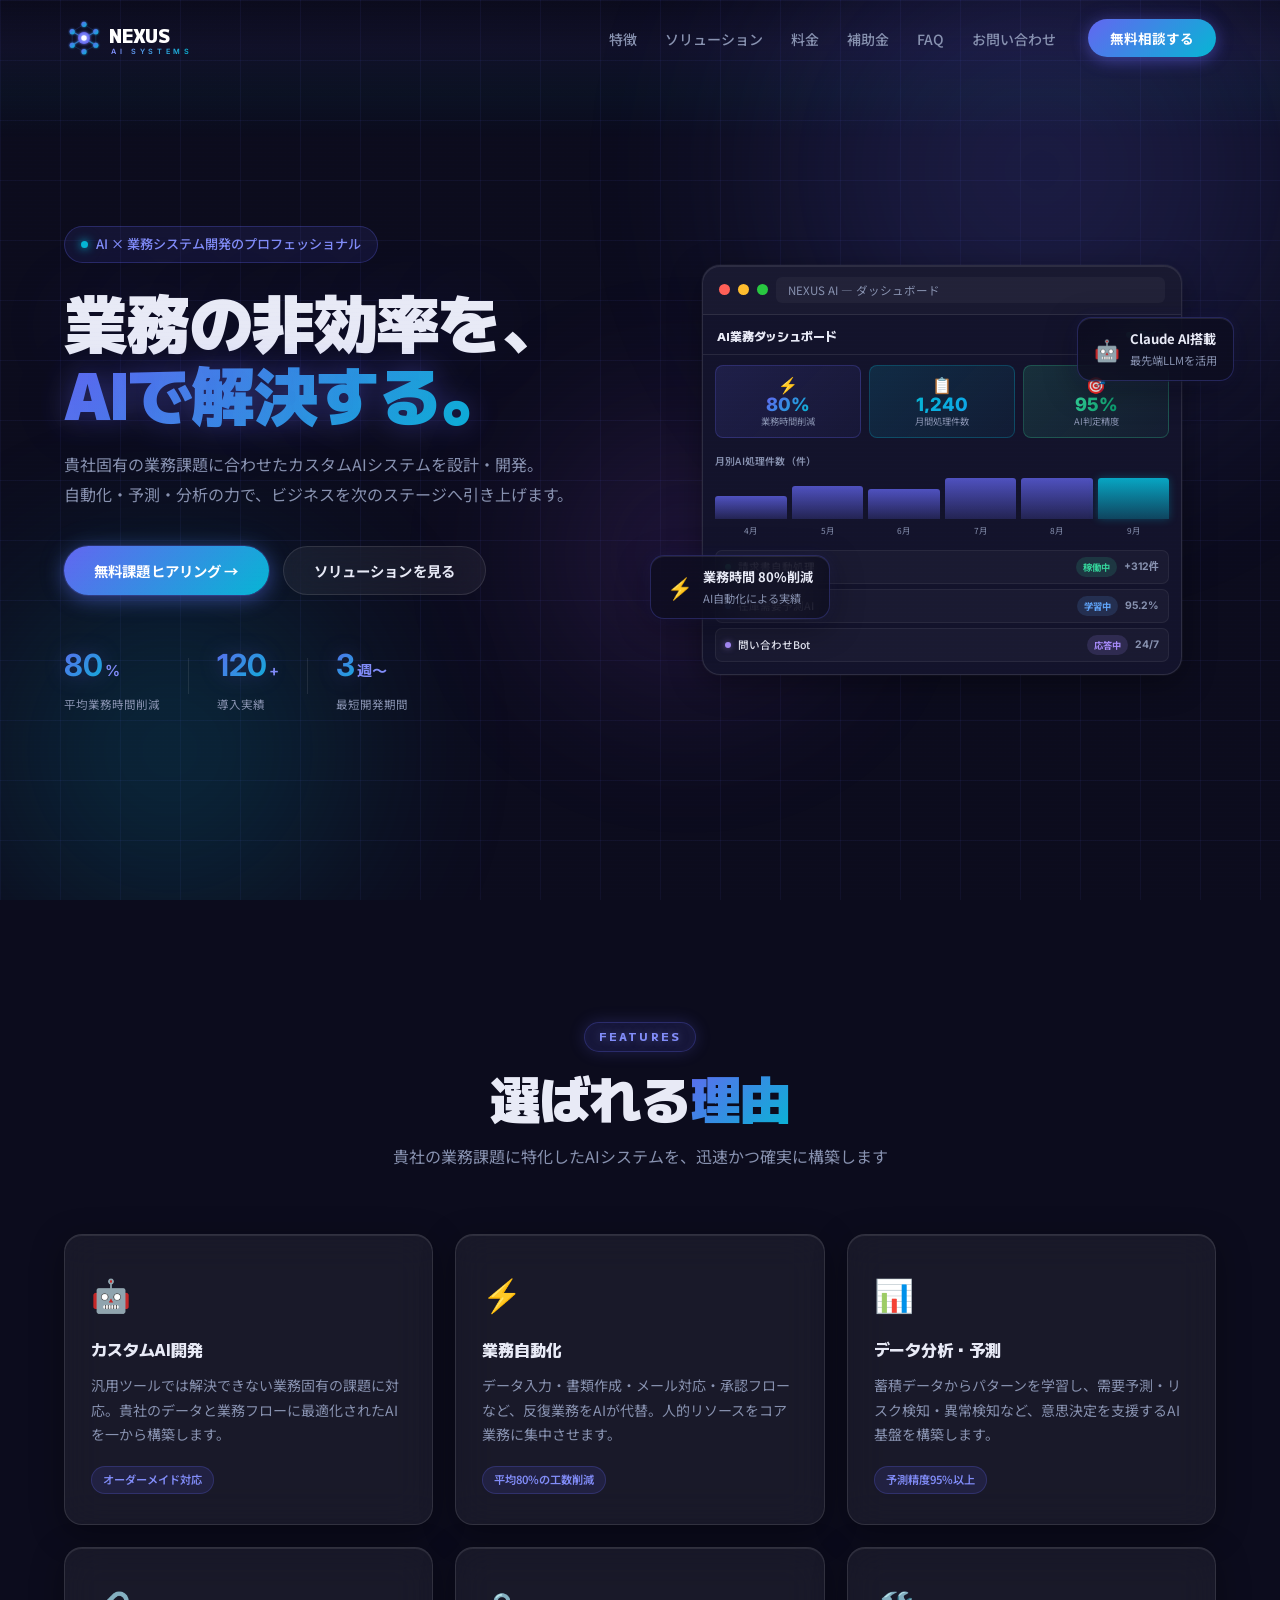
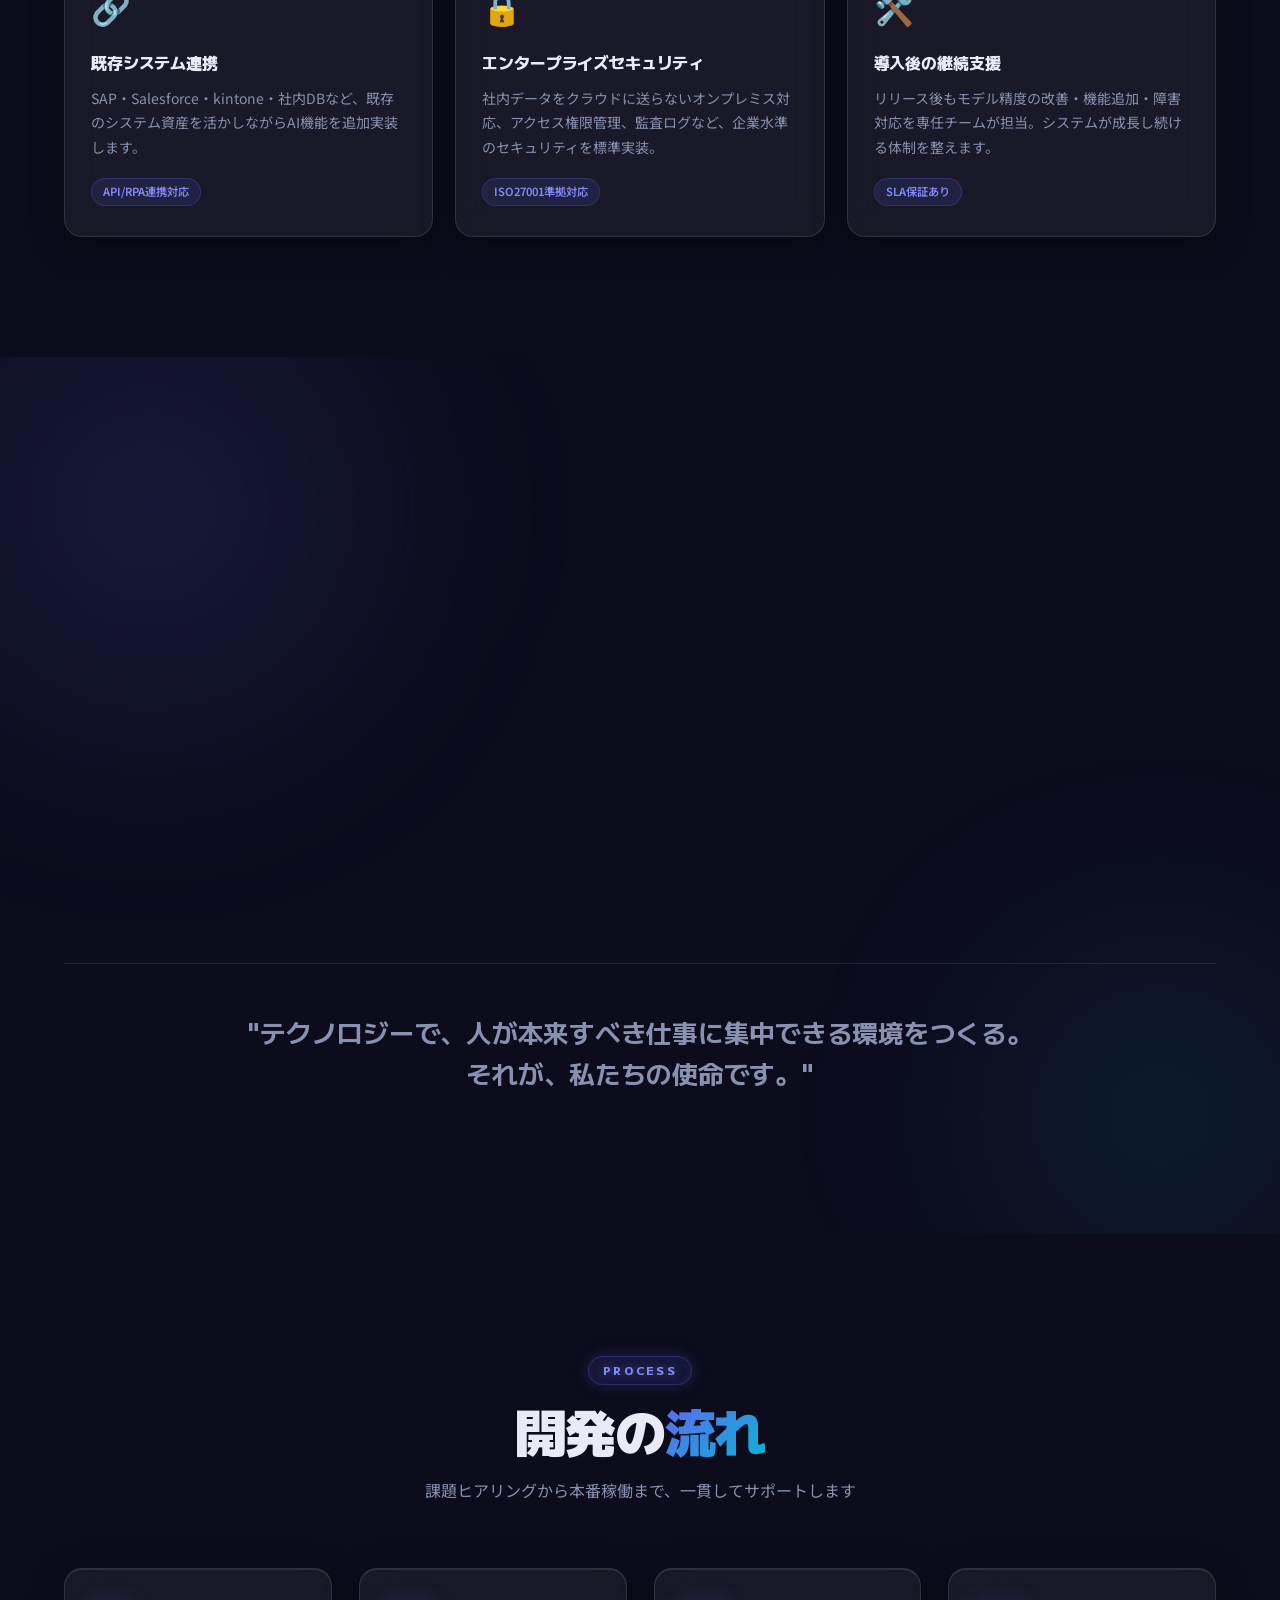
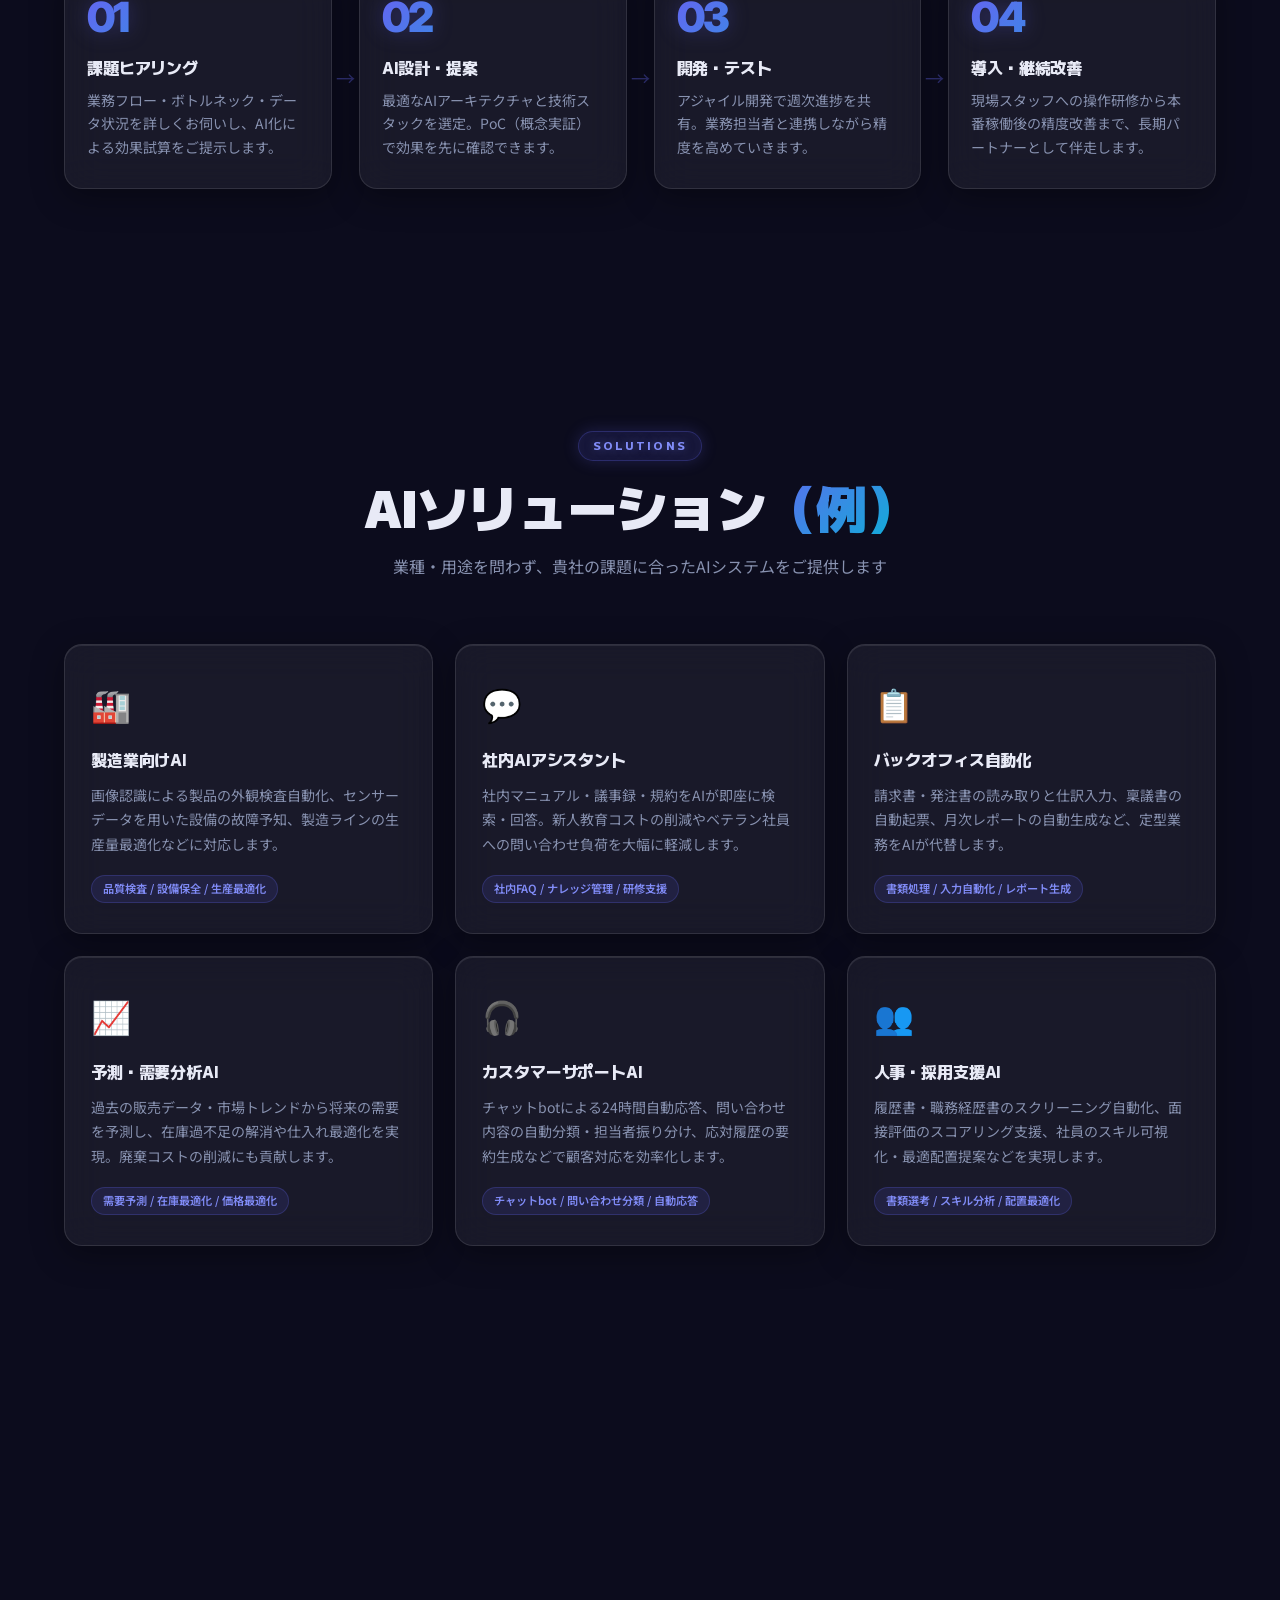
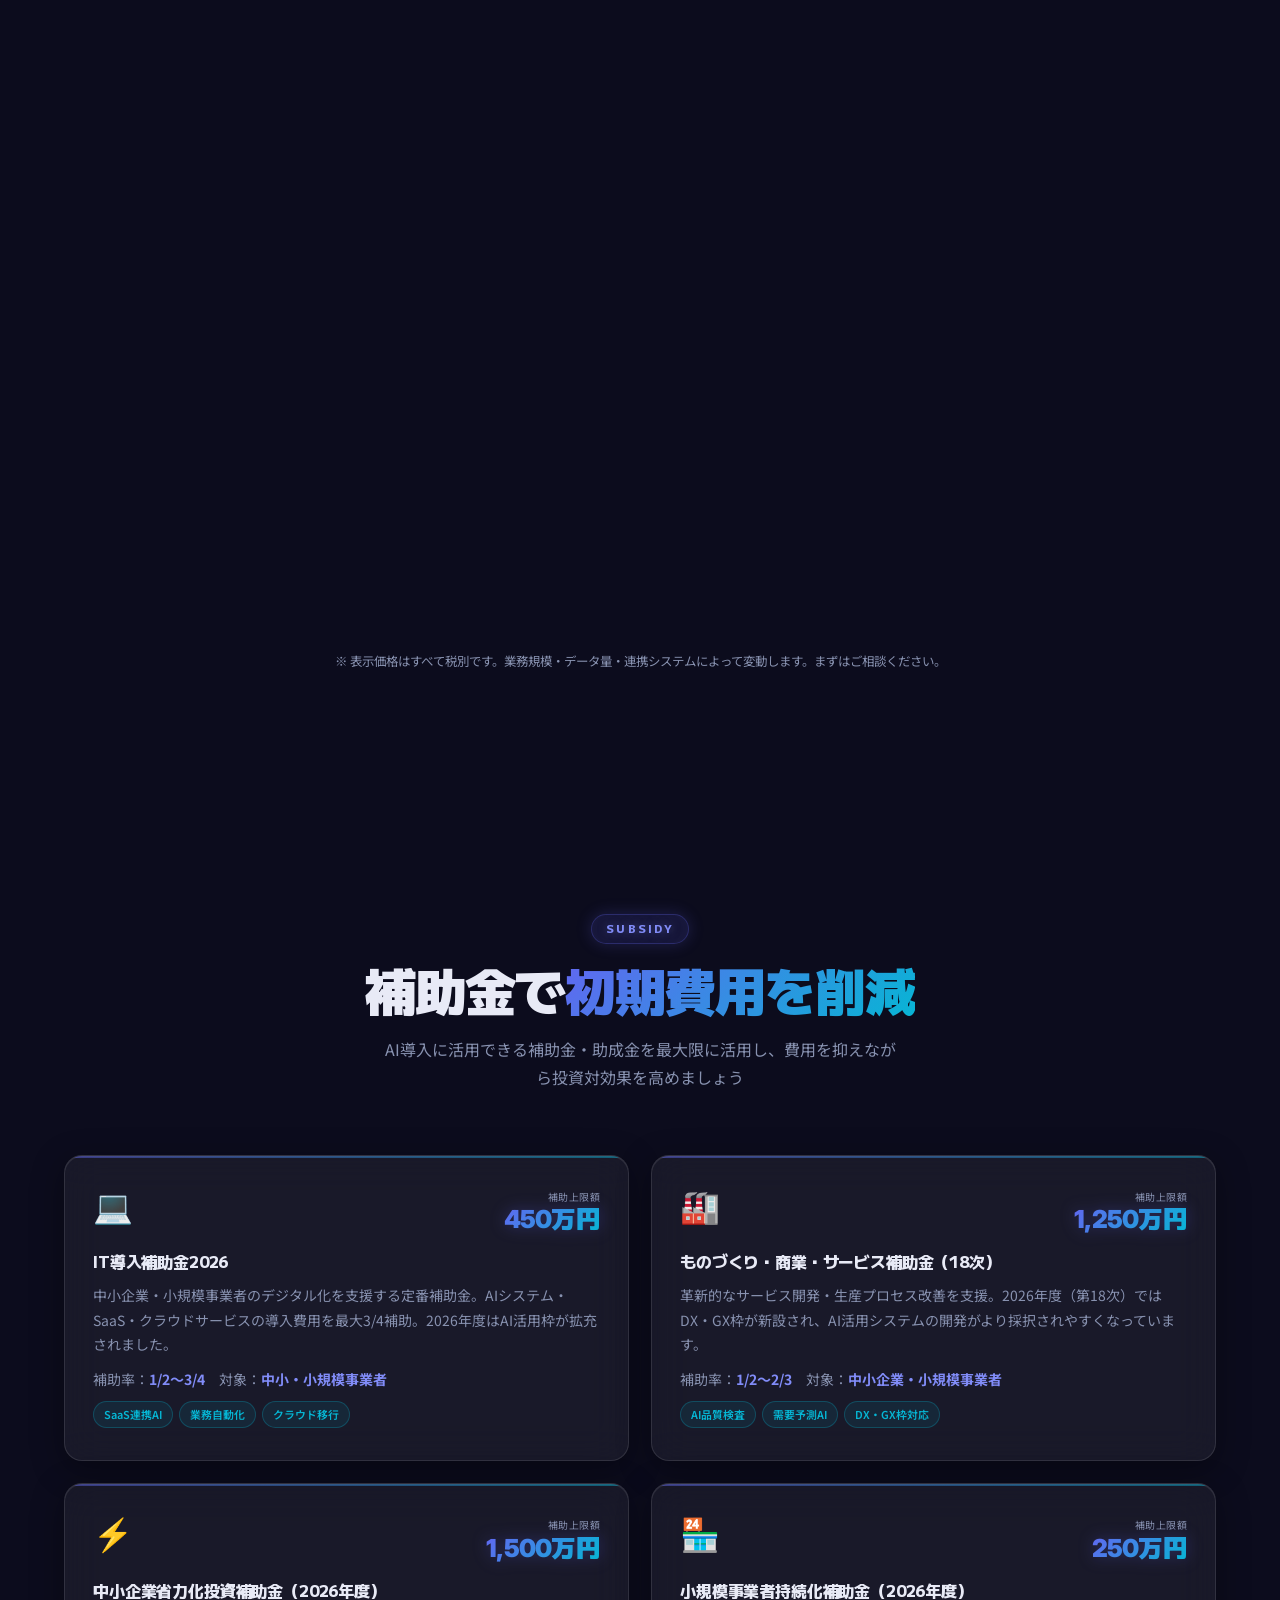
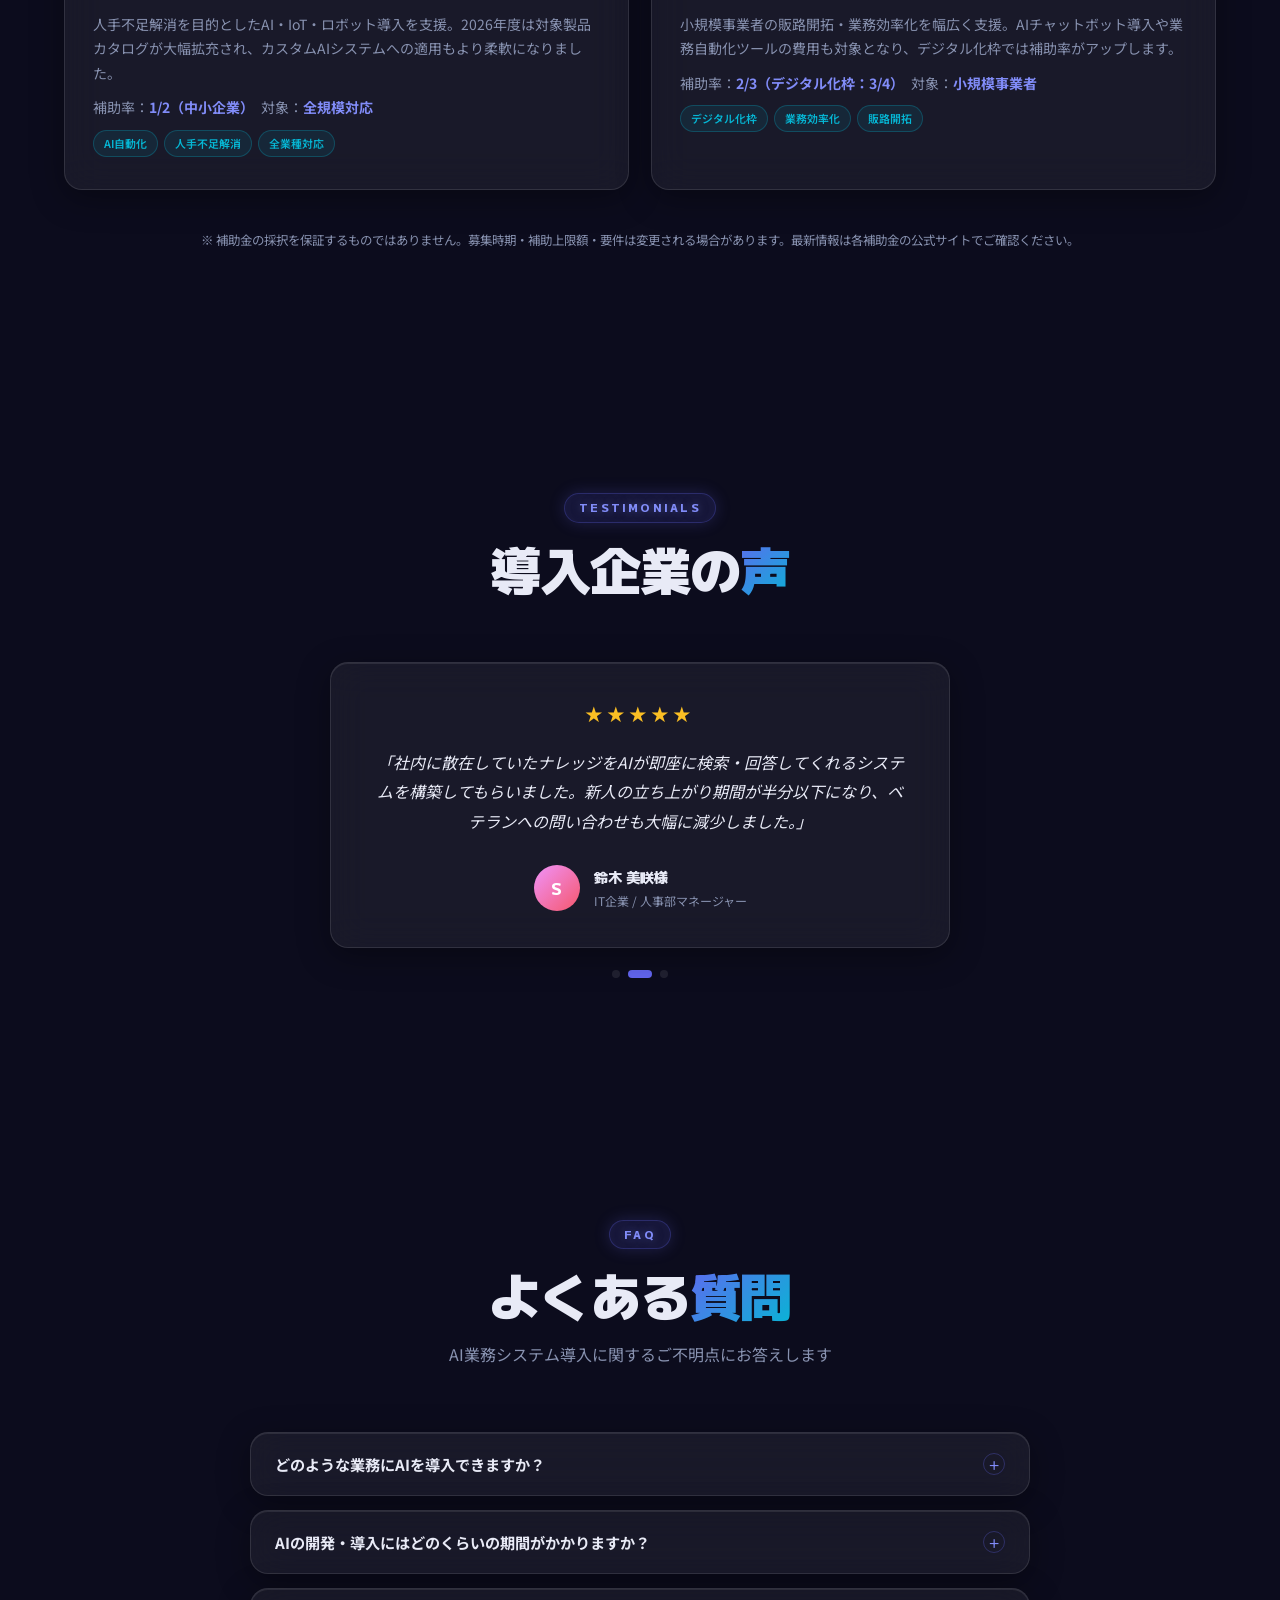
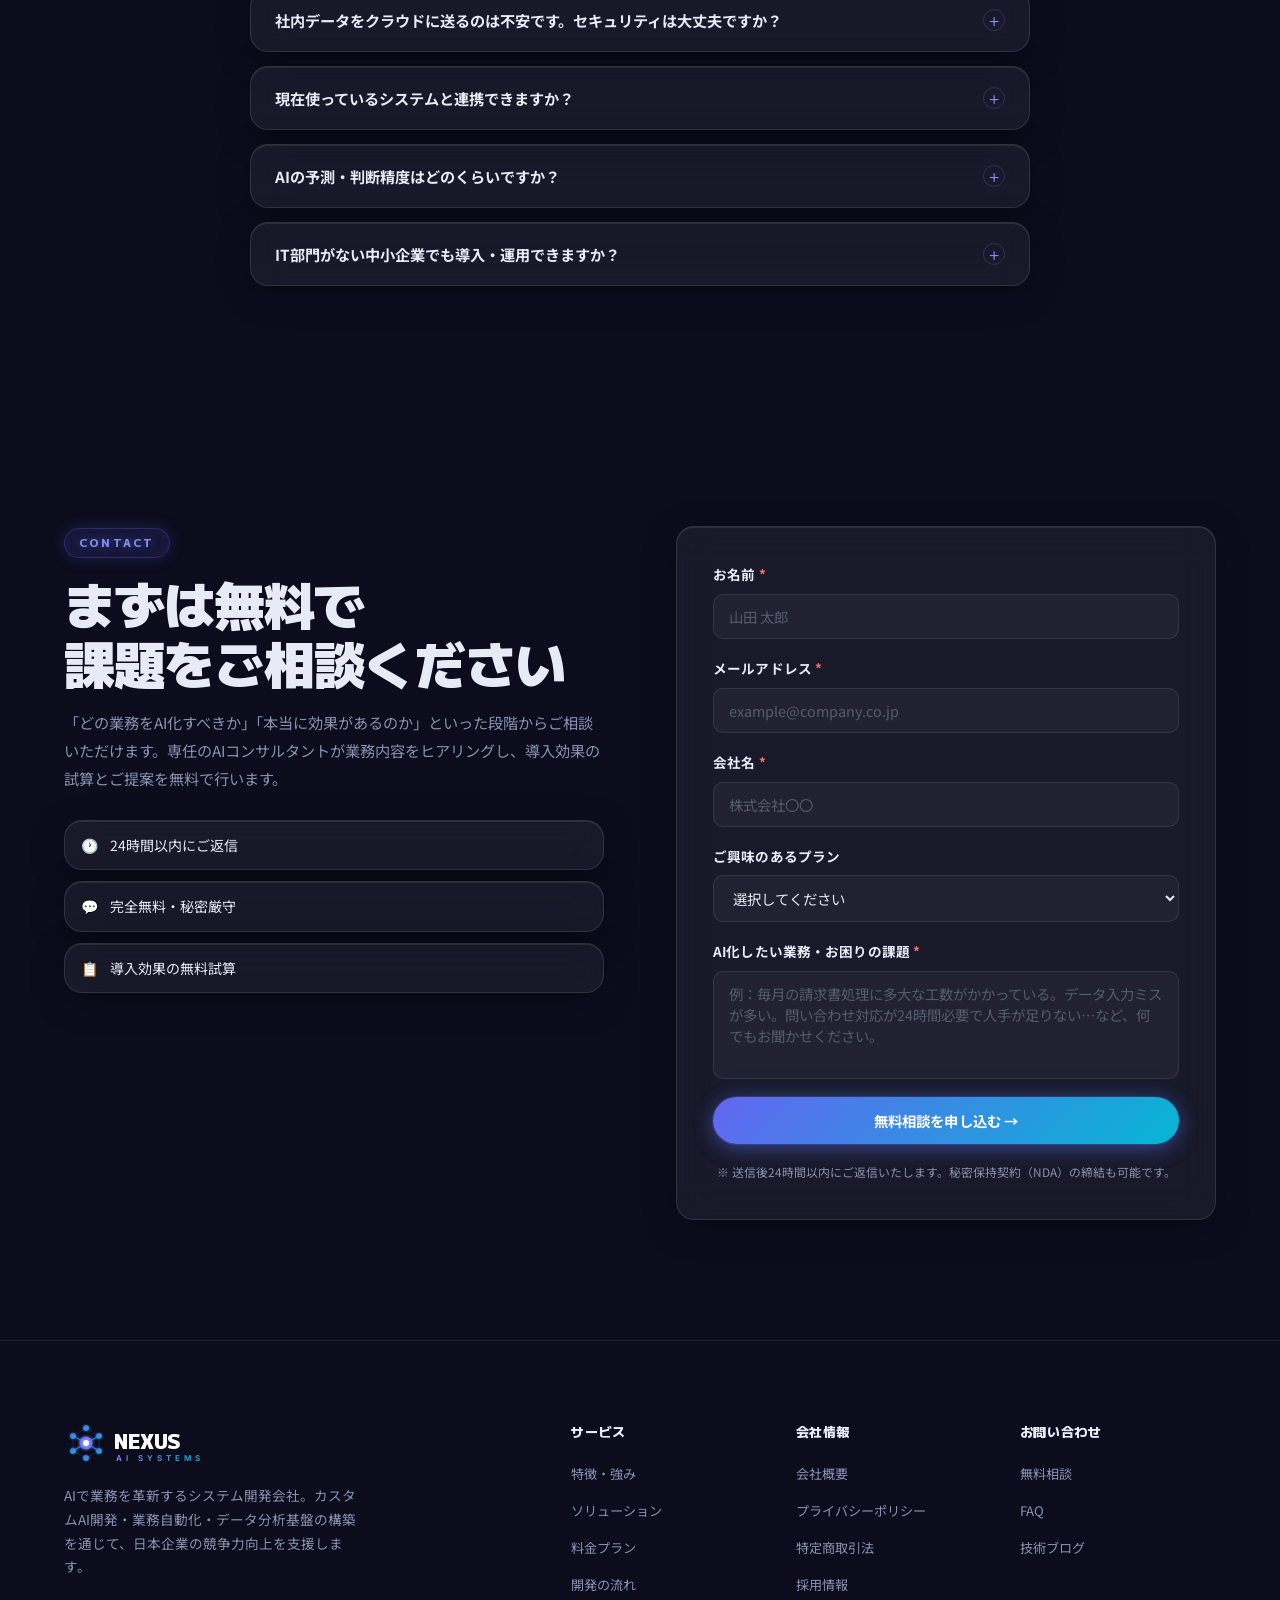
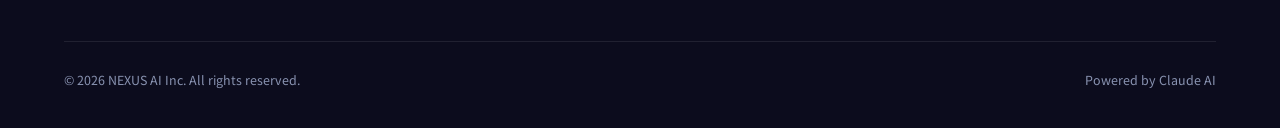
==== commit 1665a367: "お問い合わせフォームを隠しiframe送信方式に変更 CORSによるAJAX送信失敗を回避するため、FormSubmit.coへ 通常POSTを隠しiframeに投げる方式へ切り替える。  Co-Au" ====
--- a/index.html
+++ b/index.html
@@ -755,37 +755,51 @@
             <div class="contact-badge glass-card"><span>📋</span><span>導入効果の無料試算</span></div>
           </div>
         </div>
-        <form class="contact__form glass-card reveal-item" id="contactForm" style="--reveal-delay:0.15s">
+        <form class="contact__form glass-card reveal-item" id="contactForm"
+              action="https://formsubmit.co/hyouma48483@gmail.com"
+              method="POST"
+              target="contactFormFrame"
+              style="--reveal-delay:0.15s">
           <div class="form-group">
             <label for="name">お名前 <span class="required">*</span></label>
-            <input type="text" id="name" placeholder="山田 太郎" required />
+            <input type="text" id="name" name="お名前" placeholder="山田 太郎" required />
           </div>
           <div class="form-group">
             <label for="email">メールアドレス <span class="required">*</span></label>
-            <input type="email" id="email" placeholder="example@company.co.jp" required />
+            <input type="email" id="email" name="メールアドレス" placeholder="example@company.co.jp" required />
           </div>
           <div class="form-group">
             <label for="company">会社名 <span class="required">*</span></label>
-            <input type="text" id="company" placeholder="株式会社〇〇" required />
+            <input type="text" id="company" name="会社名" placeholder="株式会社〇〇" required />
           </div>
           <div class="form-group">
             <label for="plan">ご興味のあるプラン</label>
-            <select id="plan">
+            <select id="plan" name="ご興味のあるプラン">
               <option value="">選択してください</option>
-              <option value="starter">スタータープラン（¥80,000〜）</option>
-              <option value="business">ビジネスプラン（¥300,000〜）</option>
-              <option value="enterprise">エンタープライズプラン（要相談）</option>
-              <option value="poc">まずPoC（概念実証）から試したい</option>
-              <option value="consult">導入効果の試算だけ聞きたい</option>
+              <option value="スタータープラン（¥80,000〜）">スタータープラン（¥80,000〜）</option>
+              <option value="ビジネスプラン（¥300,000〜）">ビジネスプラン（¥300,000〜）</option>
+              <option value="エンタープライズプラン（要相談）">エンタープライズプラン（要相談）</option>
+              <option value="まずPoC（概念実証）から試したい">まずPoC（概念実証）から試したい</option>
+              <option value="導入効果の試算だけ聞きたい">導入効果の試算だけ聞きたい</option>
             </select>
           </div>
           <div class="form-group">
             <label for="message">AI化したい業務・お困りの課題 <span class="required">*</span></label>
-            <textarea id="message" rows="4" placeholder="例：毎月の請求書処理に多大な工数がかかっている。データ入力ミスが多い。問い合わせ対応が24時間必要で人手が足りない…など、何でもお聞かせください。" required></textarea>
-          </div>
+            <textarea id="message" name="AI化したい業務・お困りの課題" rows="4" placeholder="例：毎月の請求書処理に多大な工数がかかっている。データ入力ミスが多い。問い合わせ対応が24時間必要で人手が足りない…など、何でもお聞かせください。" required></textarea>
+          </div>
+
+          <!-- FormSubmit.co 設定 -->
+          <input type="hidden" name="_subject" id="formSubject" value="【NEXUS AI】新規お問い合わせ" />
+          <input type="hidden" name="_template" value="table" />
+          <input type="hidden" name="_captcha" value="false" />
+          <!-- スパム対策ハニーポット（bot用トラップ。人間は入力しない） -->
+          <input type="text" name="_honey" tabindex="-1" autocomplete="off" aria-hidden="true" style="position:absolute;left:-9999px;width:1px;height:1px;opacity:0" />
+
           <button type="submit" class="btn btn--primary btn-ripple btn--full">無料相談を申し込む →</button>
           <p class="form-note">※ 送信後24時間以内にご返信いたします。秘密保持契約（NDA）の締結も可能です。</p>
         </form>
+        <!-- フォーム送信先（ページ遷移なしでPOSTするための隠しiframe） -->
+        <iframe name="contactFormFrame" id="contactFormFrame" title="form submit target" aria-hidden="true" tabindex="-1" style="position:absolute;width:0;height:0;border:0;visibility:hidden"></iframe>
       </div>
     </div>
   </section>
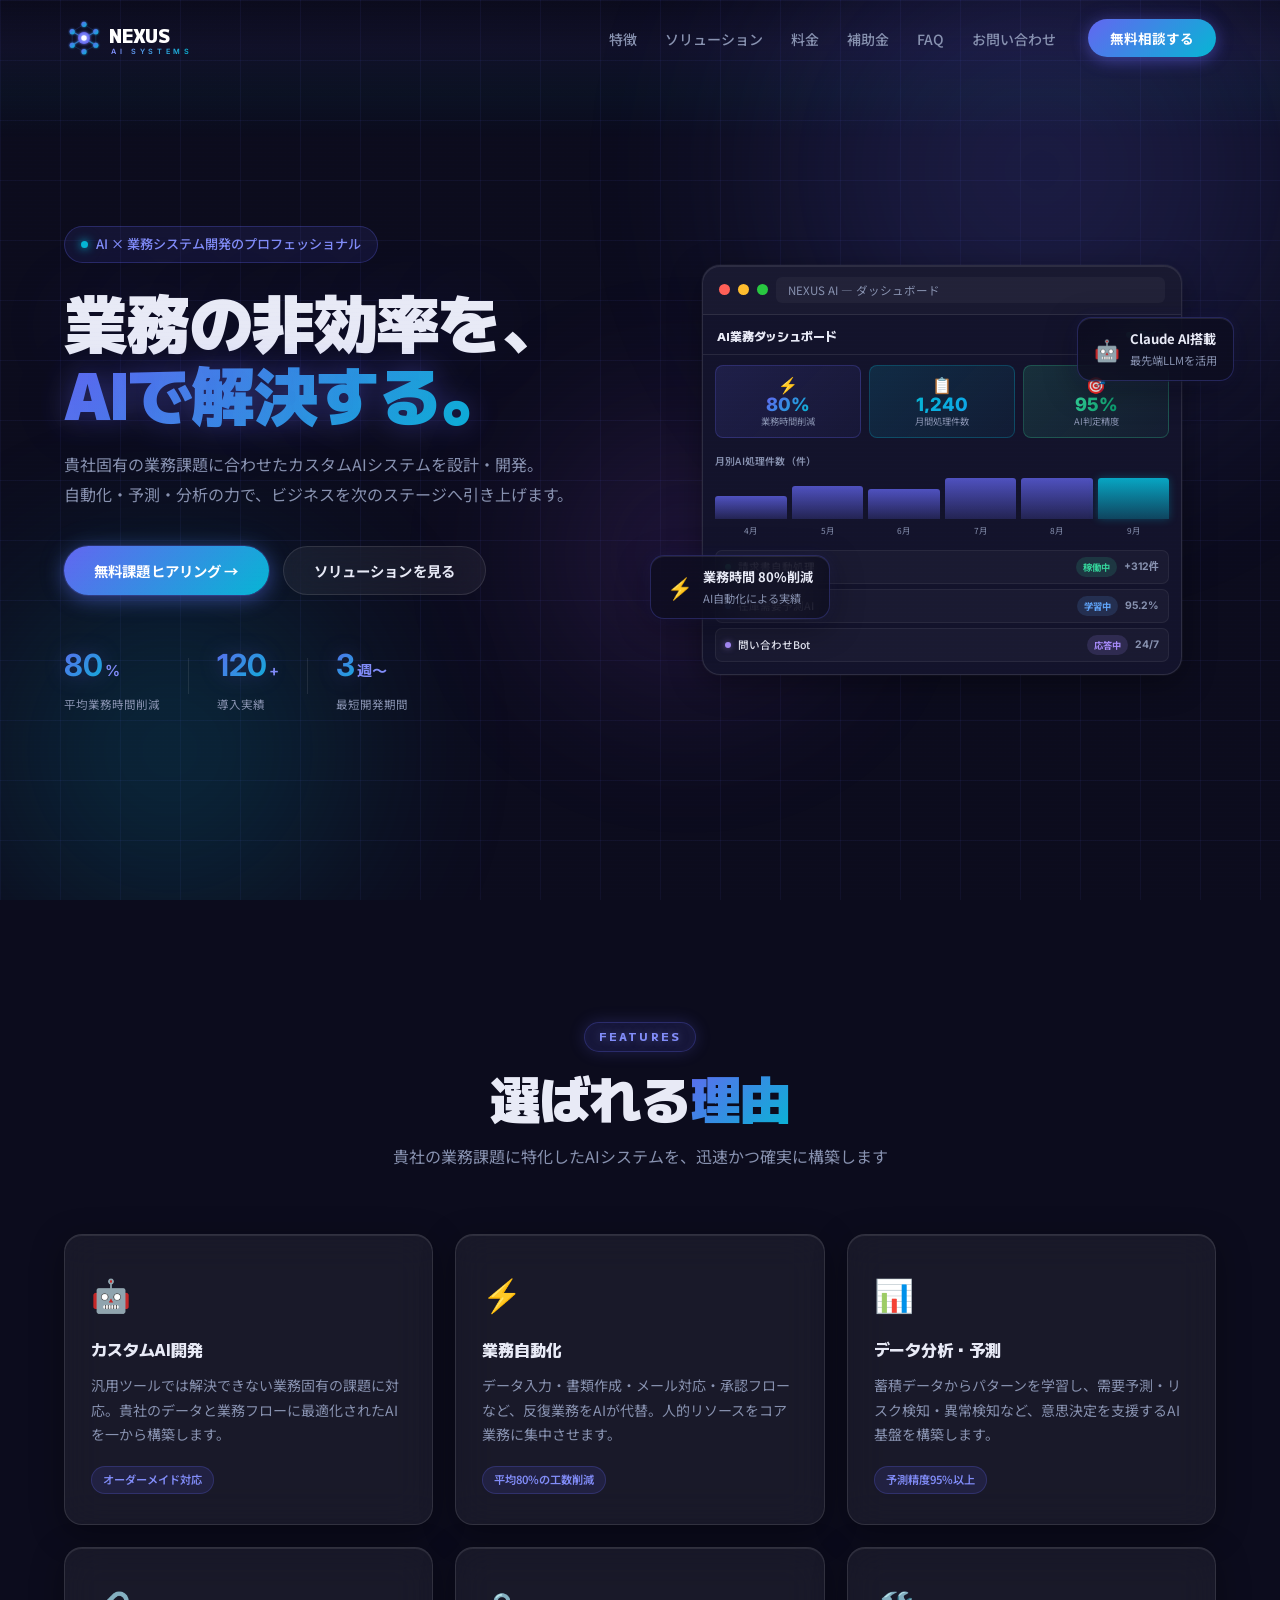
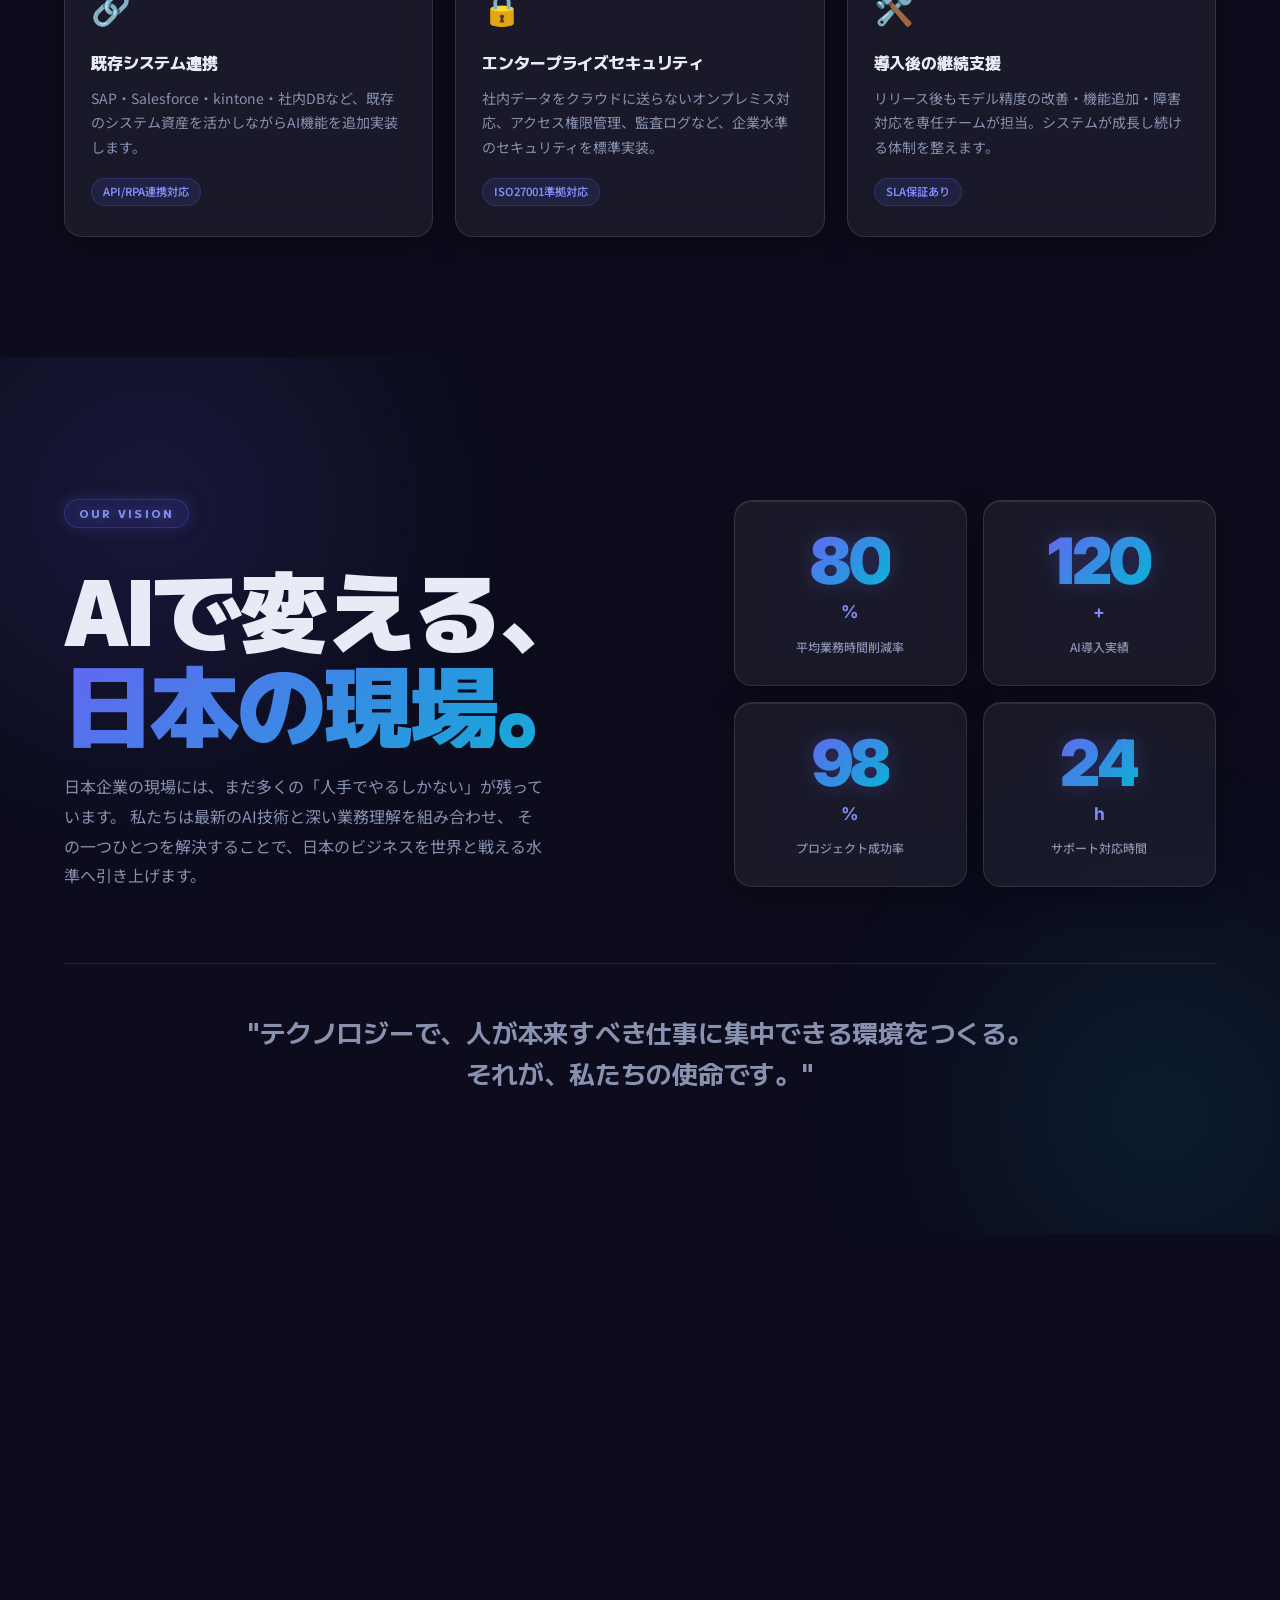
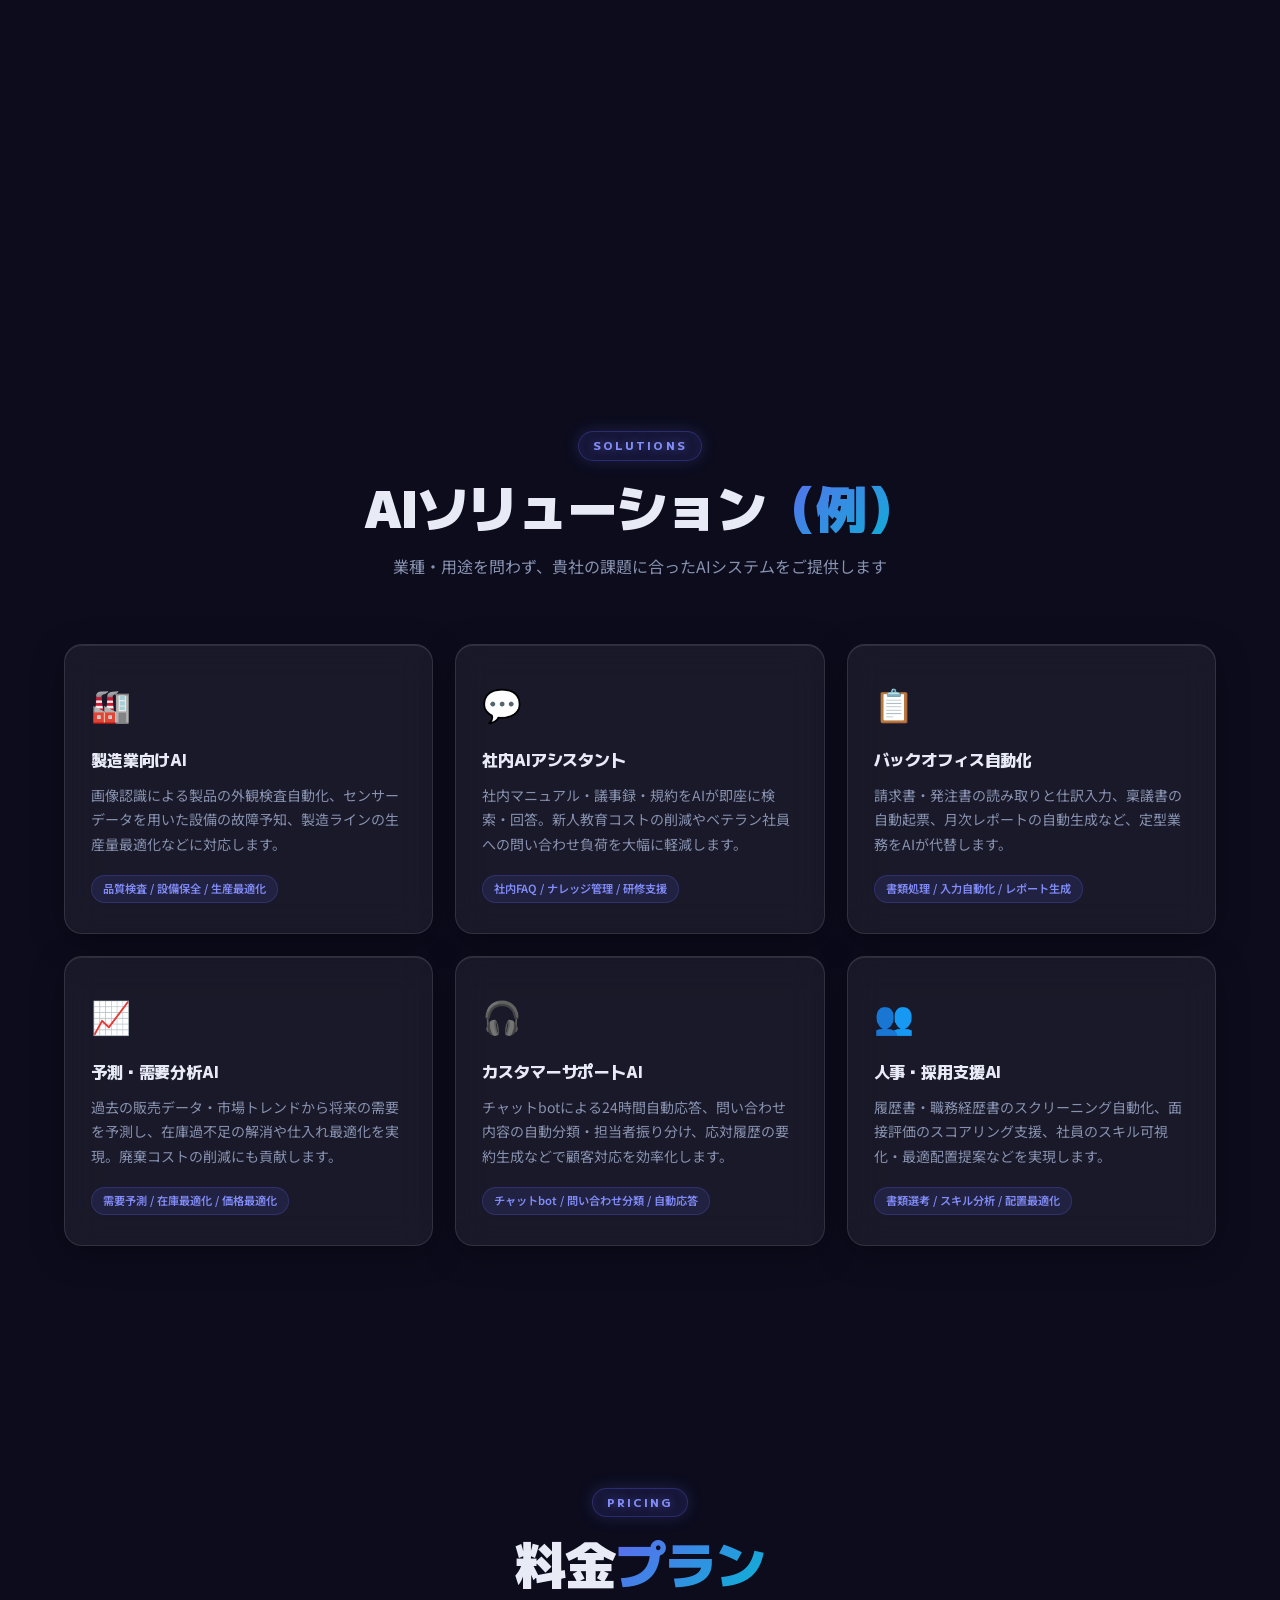
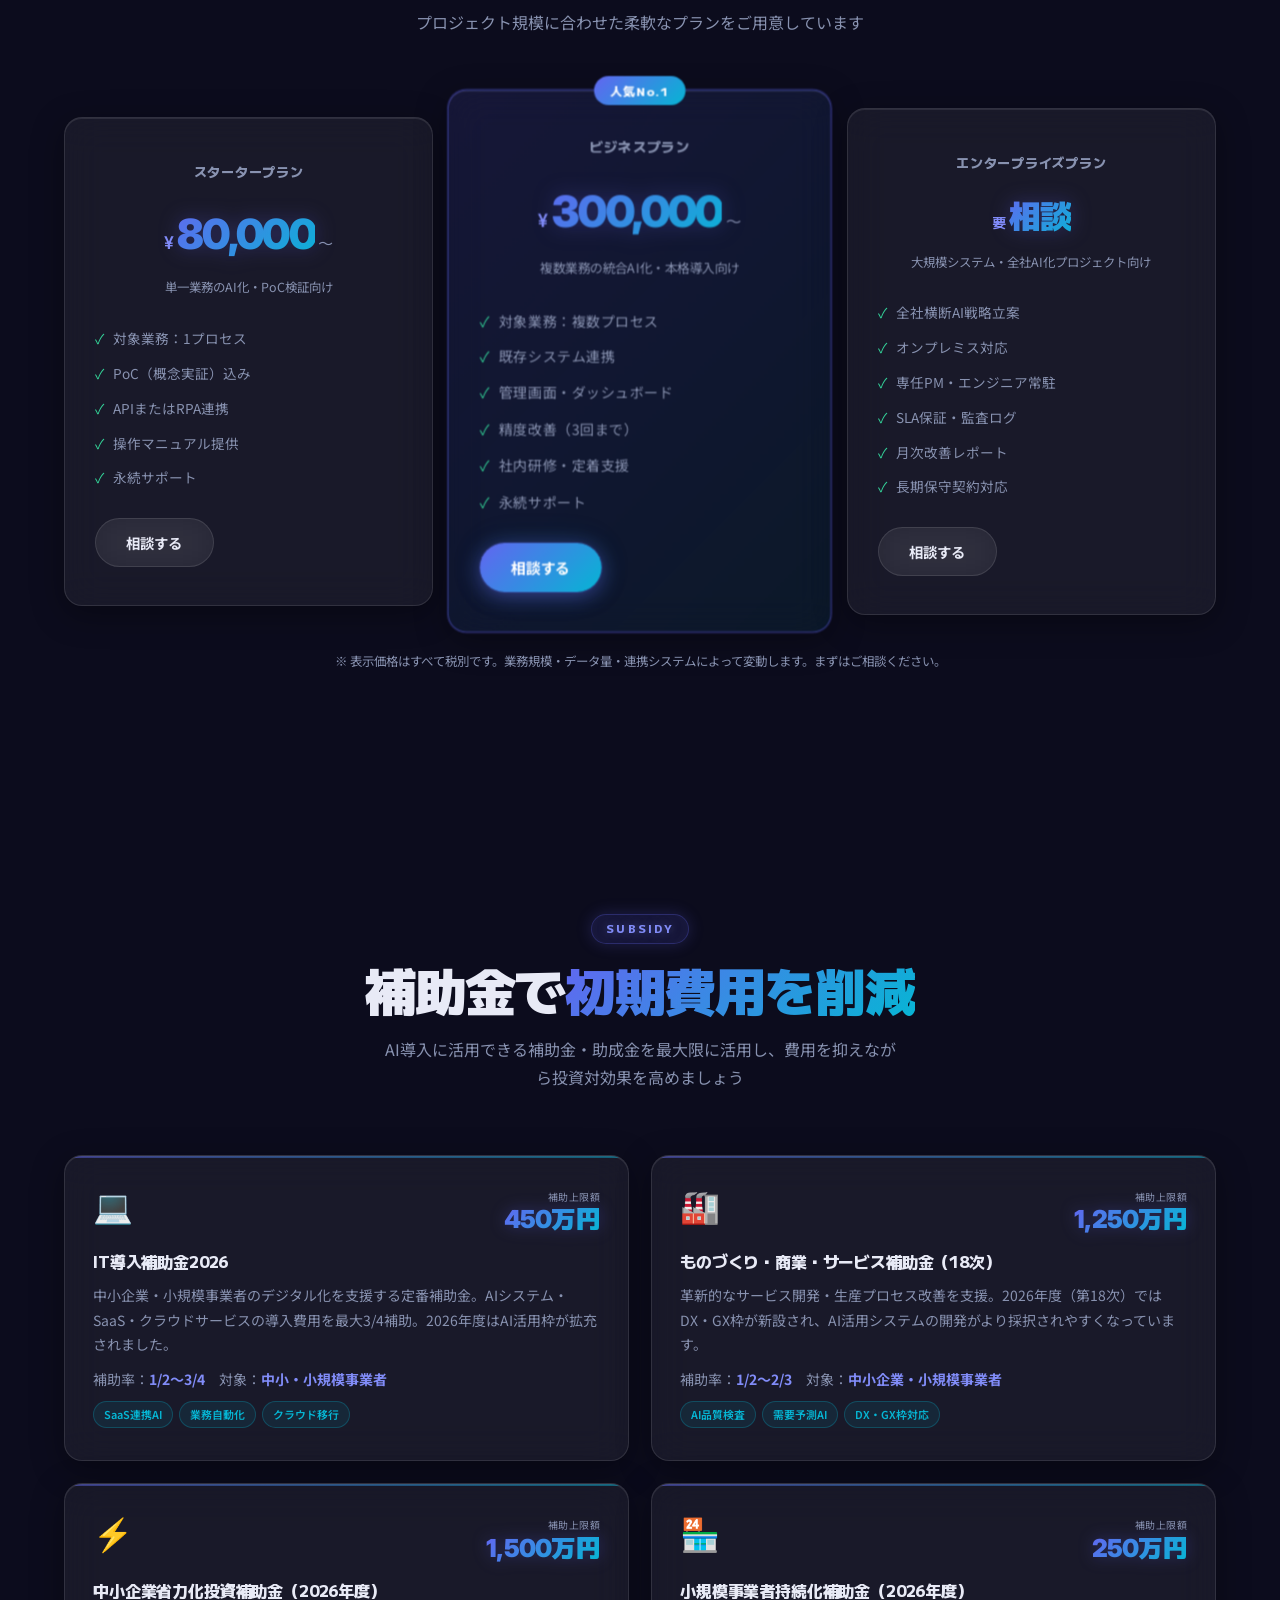
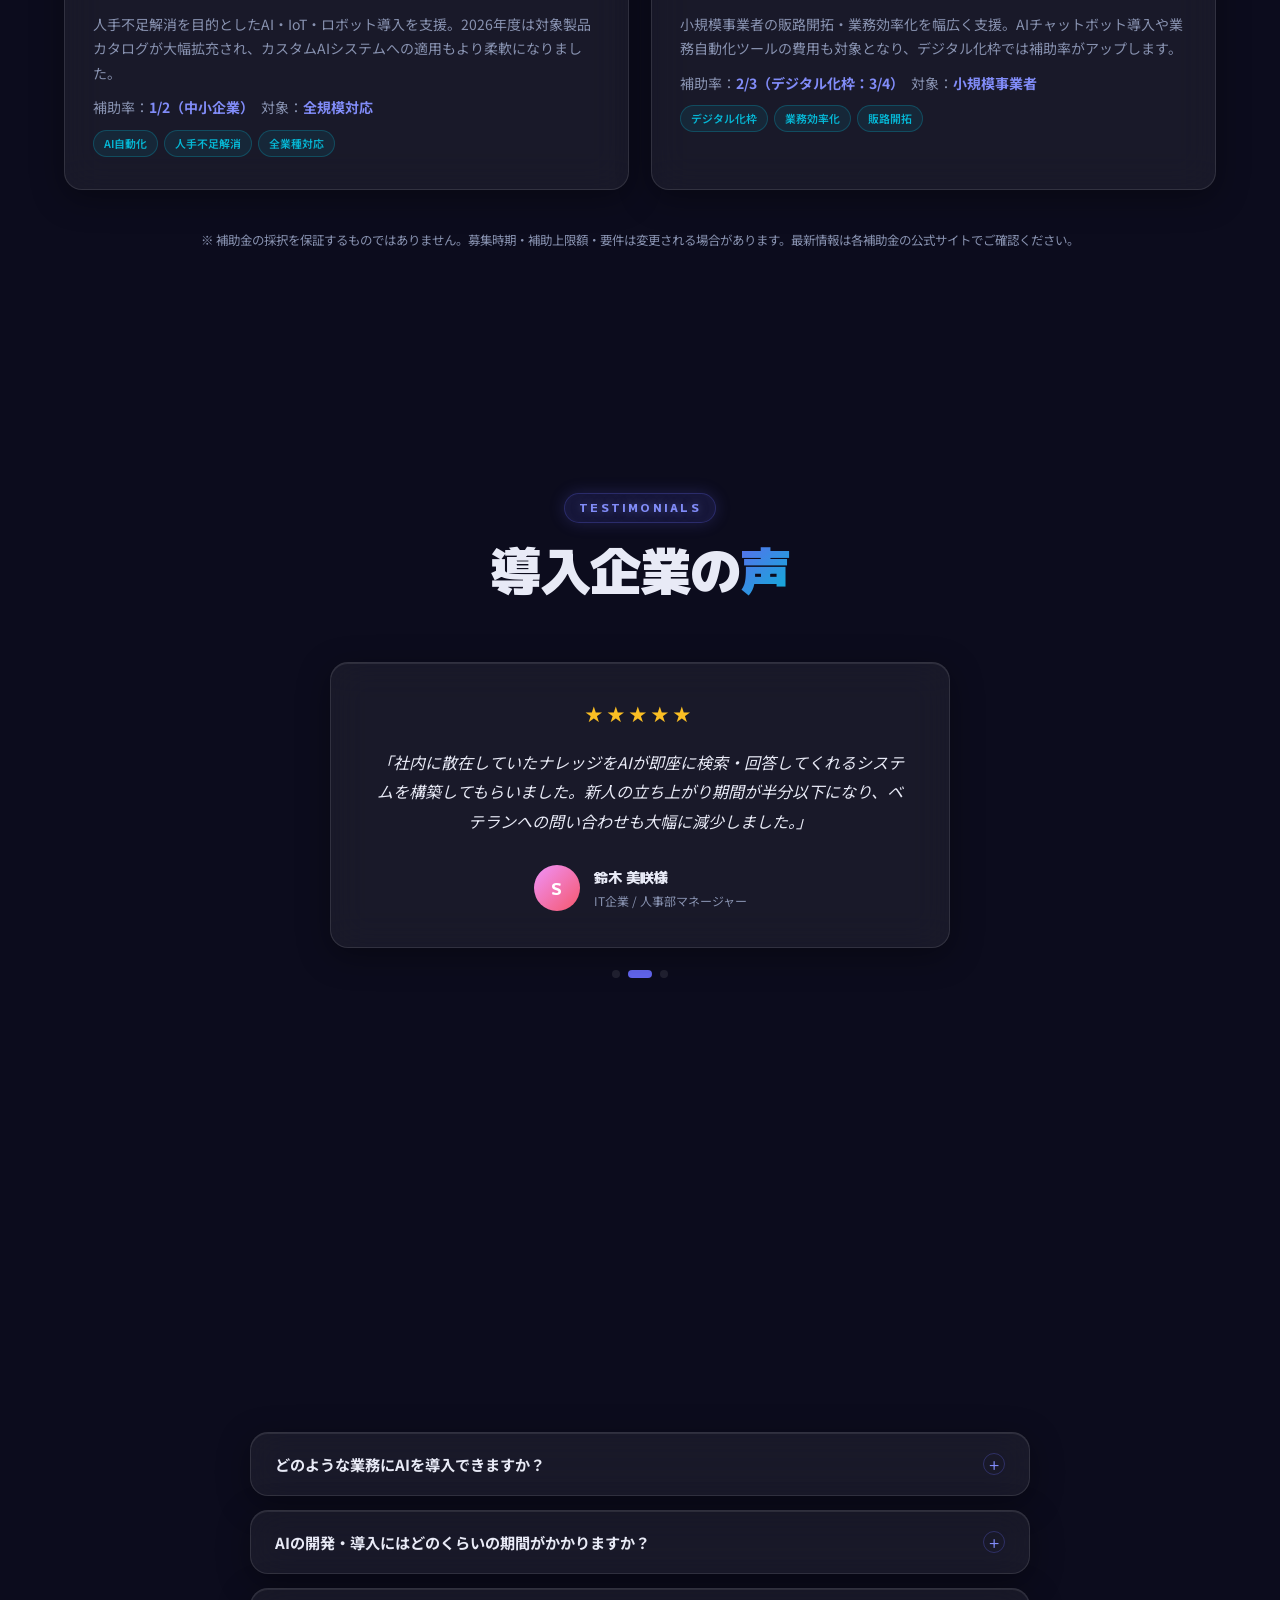
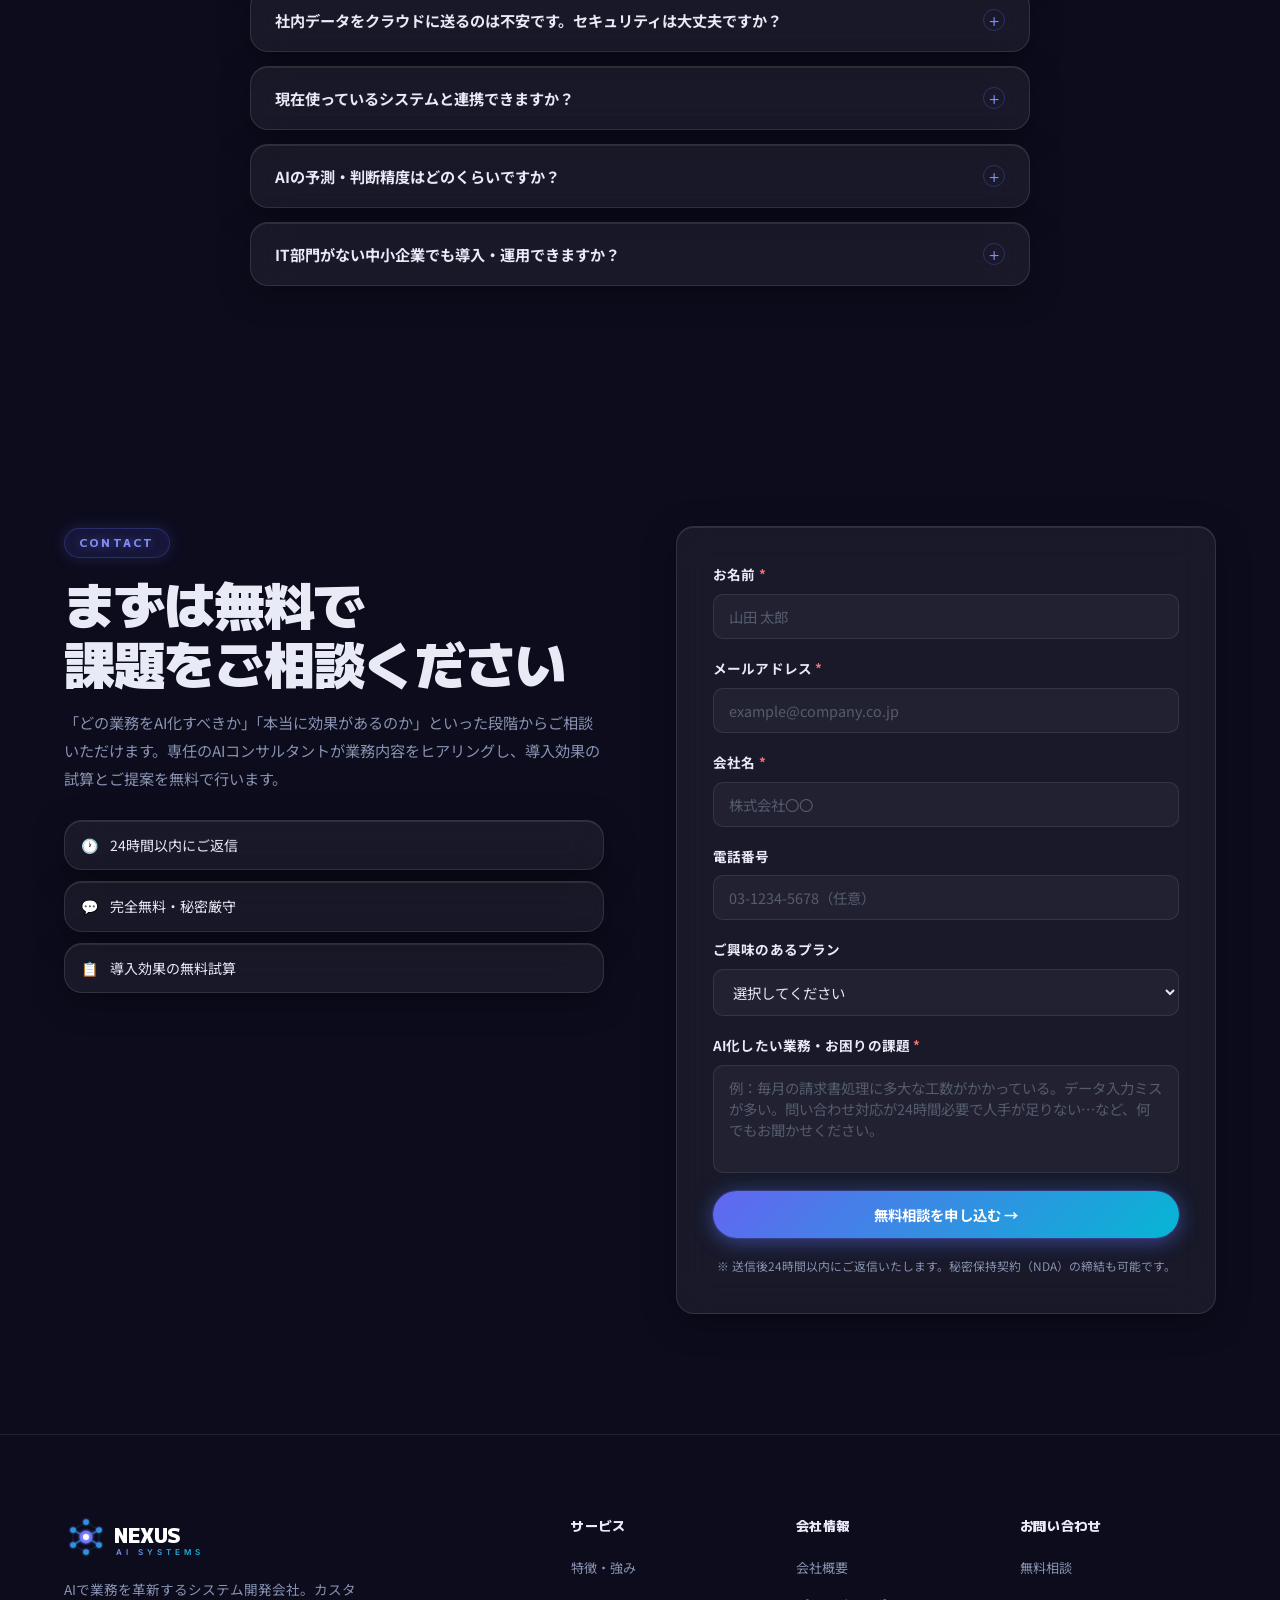
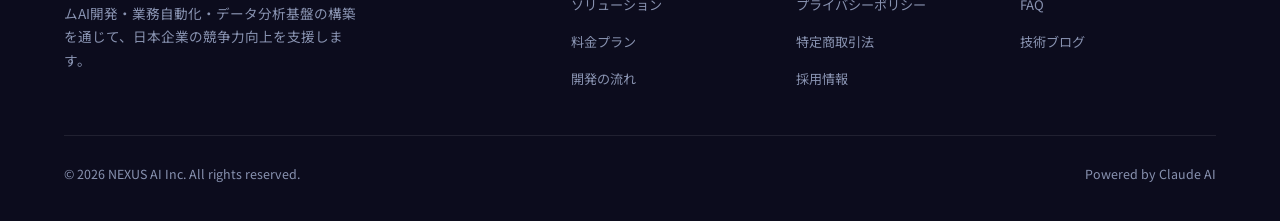
==== commit 727ddcde: "お問い合わせフォームに電話番号フィールドを追加 会社名とプランの間に任意項目として配置し、 mailtoフォールバックにも反映する。  Co-Authored-By: Claude Opus 4.7 " ====
--- a/index.html
+++ b/index.html
@@ -773,6 +773,10 @@
             <input type="text" id="company" name="会社名" placeholder="株式会社〇〇" required />
           </div>
           <div class="form-group">
+            <label for="phone">電話番号</label>
+            <input type="tel" id="phone" name="電話番号" inputmode="tel" autocomplete="tel" placeholder="03-1234-5678（任意）" />
+          </div>
+          <div class="form-group">
             <label for="plan">ご興味のあるプラン</label>
             <select id="plan" name="ご興味のあるプラン">
               <option value="">選択してください</option>
